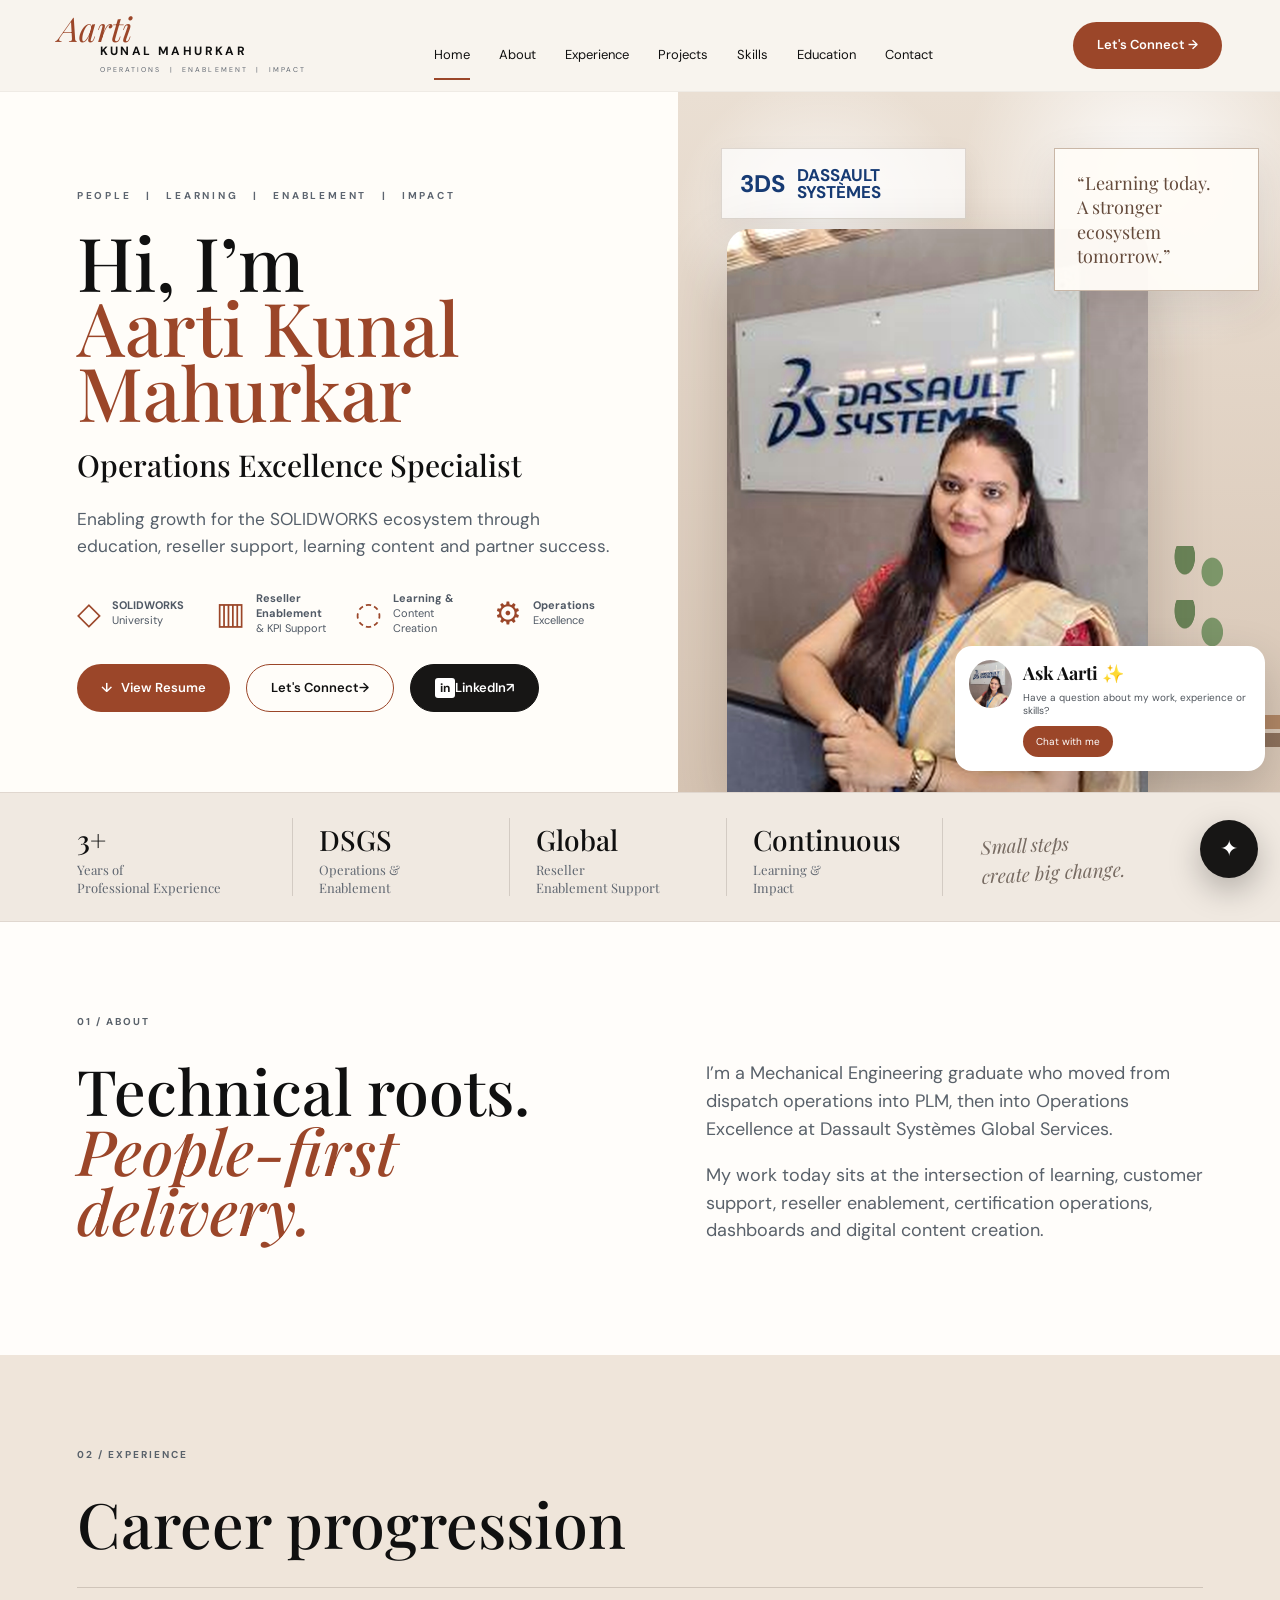
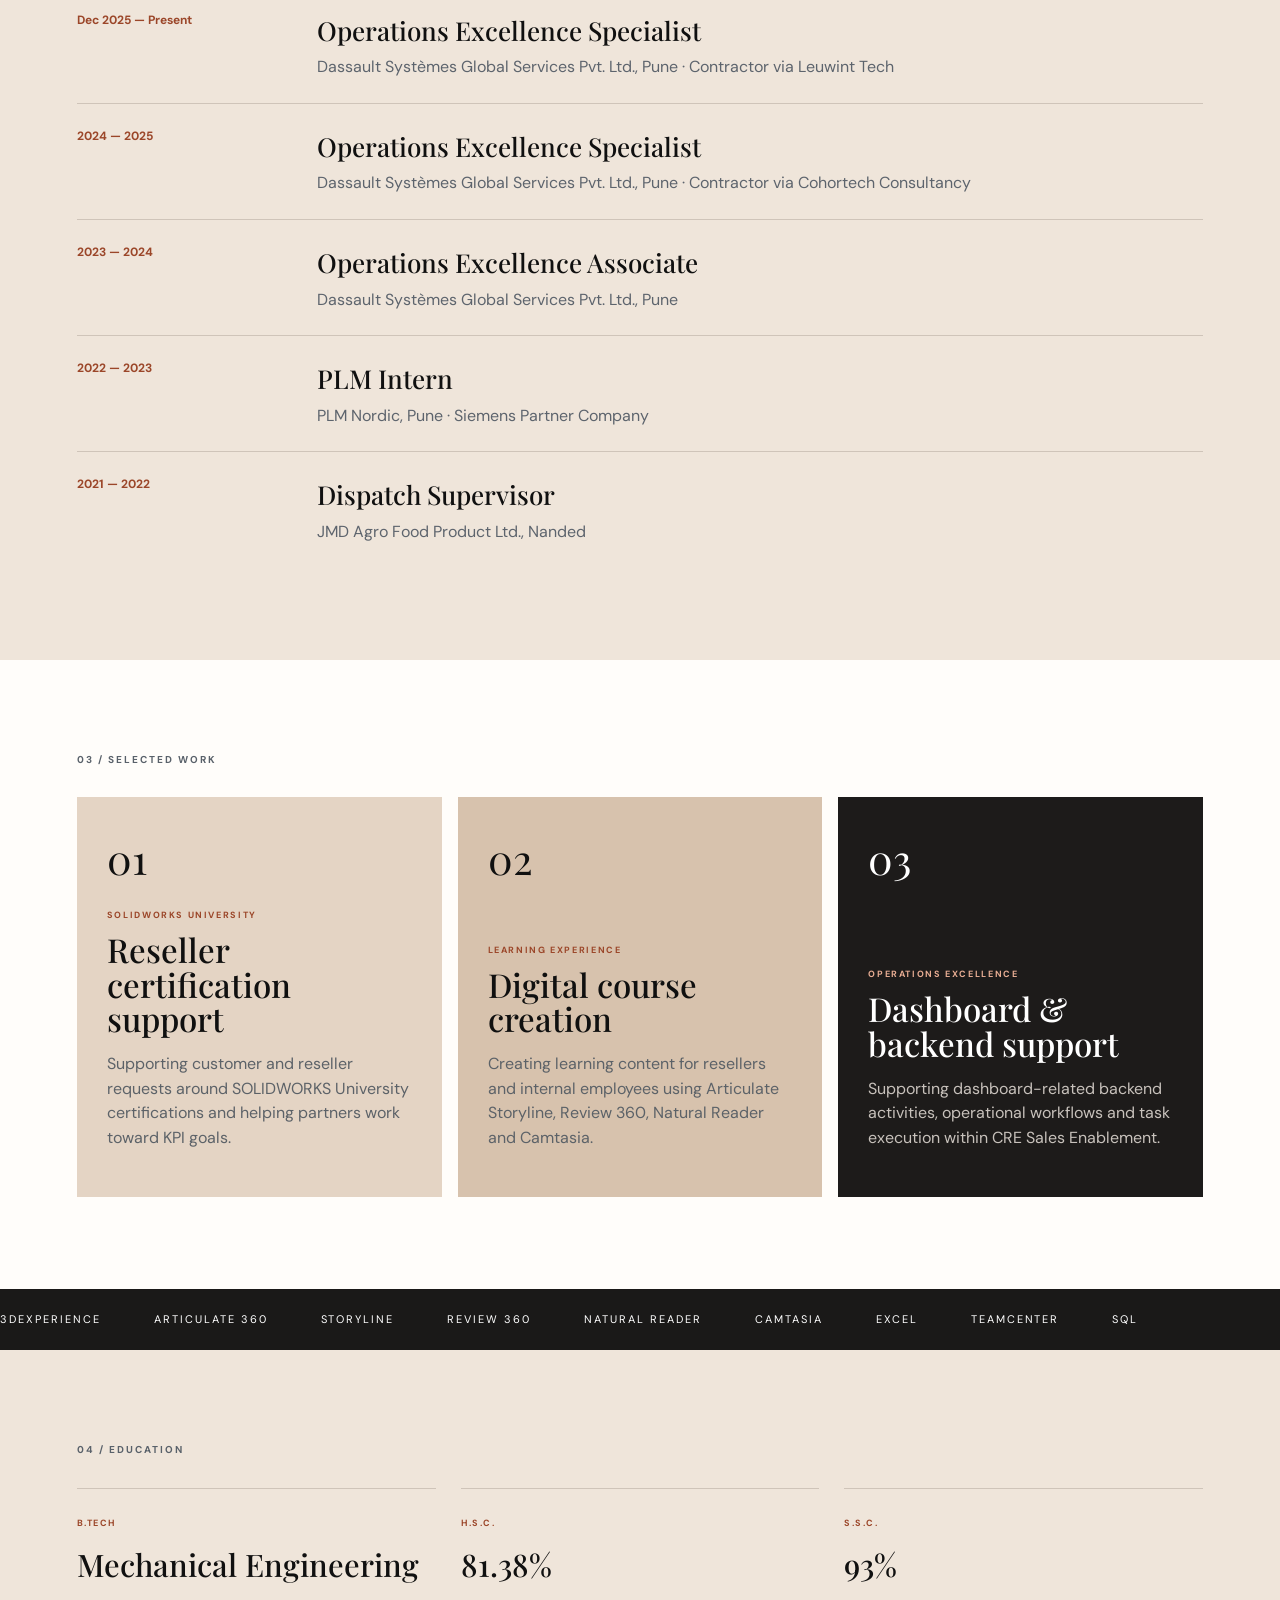
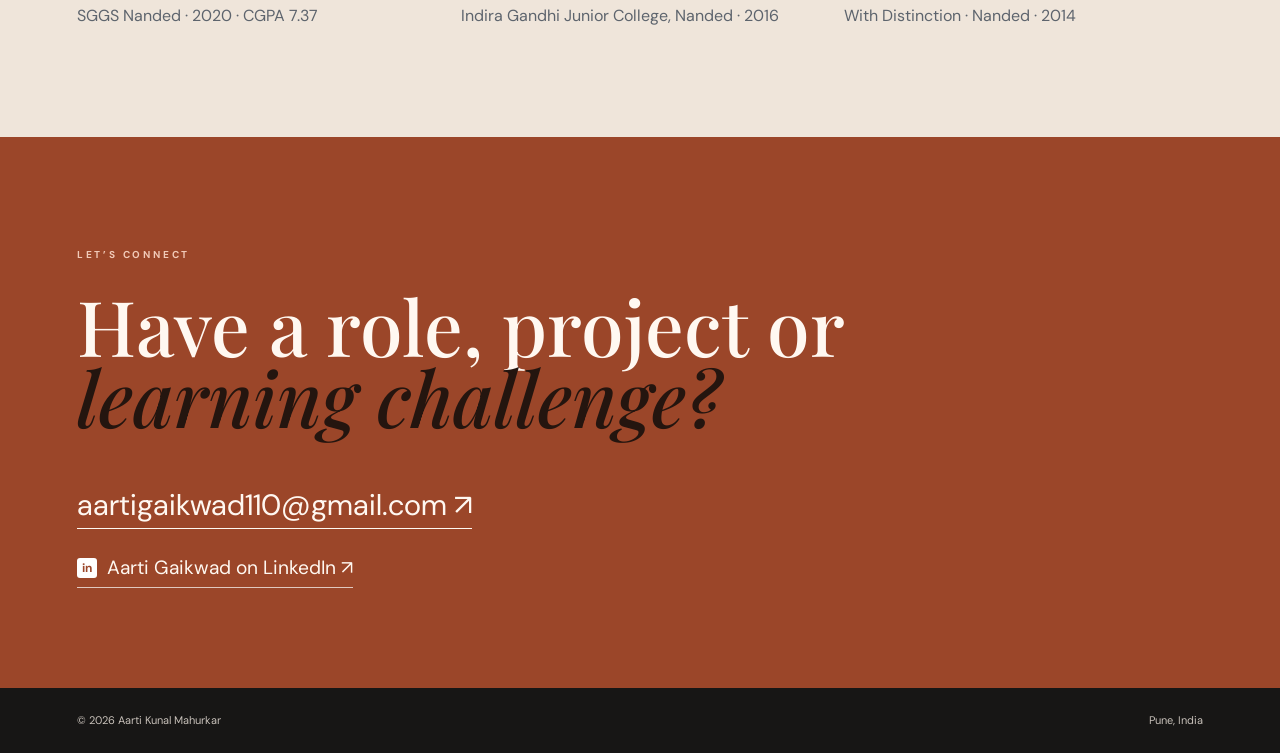
==== index.html @ 6330a66f "Lets see updated things Lets see updated things" ====
<!DOCTYPE html>
<html lang="en">
<head>
  <meta charset="UTF-8" />
  <meta name="viewport" content="width=device-width, initial-scale=1.0" />
  <meta name="description" content="Aarti Kunal Mahurkar — Operations Excellence, Learning Experience and Partner Enablement." />
  <title>Aarti Kunal Mahurkar | Operations Excellence</title>
  <link rel="preconnect" href="https://fonts.googleapis.com">
  <link rel="preconnect" href="https://fonts.gstatic.com" crossorigin>
  <link href="https://fonts.googleapis.com/css2?family=DM+Sans:wght@400;500;600;700&family=Playfair+Display:ital,wght@0,500;0,600;1,500&display=swap" rel="stylesheet">
  <link rel="stylesheet" href="style.css" />
</head>
<body>
<header class="site-header">
  <a href="#home" class="brand">
    <span class="brand-script">Aarti</span>
    <span class="brand-name">KUNAL MAHURKAR</span>
    <span class="brand-tag">OPERATIONS&nbsp;&nbsp;|&nbsp;&nbsp;ENABLEMENT&nbsp;&nbsp;|&nbsp;&nbsp;IMPACT</span>
  </a>

  <nav class="nav-links">
    <a class="active" href="#home">Home</a>
    <a href="#about">About</a>
    <a href="#experience">Experience</a>
    <a href="#projects">Projects</a>
    <a href="#skills">Skills</a>
    <a href="#education">Education</a>
    <a href="#contact">Contact</a>
  </nav>

  <a class="header-cta" href="#contact">Let's Connect <span>→</span></a>
</header>

<main>
<section id="home" class="hero">
  <div class="hero-copy">
    <div class="eyebrow">PEOPLE &nbsp; | &nbsp; LEARNING &nbsp; | &nbsp; ENABLEMENT &nbsp; | &nbsp; IMPACT</div>

    <h1>Hi, I’m<br><span>Aarti Kunal Mahurkar</span></h1>
    <h2>Operations Excellence Specialist</h2>

    <p class="hero-lead">
      Enabling growth for the SOLIDWORKS ecosystem through education,
      reseller support, learning content and partner success.
    </p>

    <div class="feature-grid">
      <div class="feature-item">
        <div class="feature-icon">◇</div>
        <div><strong>SOLIDWORKS</strong><span>University</span></div>
      </div>
      <div class="feature-item">
        <div class="feature-icon">▥</div>
        <div><strong>Reseller Enablement</strong><span>& KPI Support</span></div>
      </div>
      <div class="feature-item">
        <div class="feature-icon">◌</div>
        <div><strong>Learning &</strong><span>Content Creation</span></div>
      </div>
      <div class="feature-item">
        <div class="feature-icon">⚙</div>
        <div><strong>Operations</strong><span>Excellence</span></div>
      </div>
    </div>

    <div class="hero-actions">
      <a class="btn btn-primary" href="Aarti_Gaikwad_cv.pdf" target="_blank" rel="noopener">↓ &nbsp; View Resume</a>
      <a class="btn btn-outline" href="#contact">Let's Connect <span>→</span></a>
      <a class="btn btn-linkedin" href="https://www.linkedin.com/in/aartigaikwad110/" target="_blank" rel="noopener noreferrer">
        <span class="linkedin-mark">in</span> LinkedIn <span>↗</span>
      </a>
    </div>
  </div>

  <div class="hero-photo">
    <div class="office-scene" aria-hidden="true">
      <div class="office-glow"></div>
      <div class="office-sign">
        <span class="office-logo">3DS</span>
        <strong>DASSAULT<br>SYSTÈMES</strong>
      </div>
      <div class="office-plant"></div>
      <div class="office-desk"></div>
    </div>

    <div class="portrait-frame">
      <img src="aarti-photo-4k.jpg" alt="Aarti Kunal Mahurkar" />
    </div>

    <div class="wall-quote">
      <span>“Learning today.</span>
      <span>A stronger ecosystem</span>
      <span>tomorrow.”</span>
    </div>

    <div class="chat-card">
      <img src="aarti-photo-4k.jpg" alt="" class="chat-mini-photo" />
      <div class="chat-card-copy">
        <strong>Ask Aarti ✨</strong>
        <span>Have a question about my work, experience or skills?</span>
        <button class="chat-open" type="button">Chat with me</button>
      </div>
    </div>
  </div>
</section>

<section class="impact-strip">
  <div class="impact-item"><strong>3+</strong><span>Years of<br>Professional Experience</span></div>
  <div class="impact-item"><strong>DSGS</strong><span>Operations &<br>Enablement</span></div>
  <div class="impact-item"><strong>Global</strong><span>Reseller<br>Enablement Support</span></div>
  <div class="impact-item"><strong>Continuous</strong><span>Learning &<br>Impact</span></div>
  <div class="impact-quote">Small steps<br>create big change.</div>
</section>

<section id="about" class="section section-white">
  <div class="section-kicker">01 / ABOUT</div>
  <div class="about-grid">
    <h3>Technical roots.<br><em>People-first delivery.</em></h3>
    <div class="body-copy">
      <p>I’m a Mechanical Engineering graduate who moved from dispatch operations into PLM, then into Operations Excellence at Dassault Systèmes Global Services.</p>
      <p>My work today sits at the intersection of learning, customer support, reseller enablement, certification operations, dashboards and digital content creation.</p>
    </div>
  </div>
</section>

<section id="experience" class="section section-warm">
  <div class="section-kicker">02 / EXPERIENCE</div>
  <h3 class="section-title">Career progression</h3>

  <div class="timeline">
    <article><span>Dec 2025 — Present</span><div><h4>Operations Excellence Specialist</h4><p>Dassault Systèmes Global Services Pvt. Ltd., Pune · Contractor via Leuwint Tech</p></div></article>
    <article><span>2024 — 2025</span><div><h4>Operations Excellence Specialist</h4><p>Dassault Systèmes Global Services Pvt. Ltd., Pune · Contractor via Cohortech Consultancy</p></div></article>
    <article><span>2023 — 2024</span><div><h4>Operations Excellence Associate</h4><p>Dassault Systèmes Global Services Pvt. Ltd., Pune</p></div></article>
    <article><span>2022 — 2023</span><div><h4>PLM Intern</h4><p>PLM Nordic, Pune · Siemens Partner Company</p></div></article>
    <article><span>2021 — 2022</span><div><h4>Dispatch Supervisor</h4><p>JMD Agro Food Product Ltd., Nanded</p></div></article>
  </div>
</section>

<section id="projects" class="section section-white">
  <div class="section-kicker">03 / SELECTED WORK</div>
  <div class="project-grid">
    <article class="project-card card-1">
      <span class="project-no">01</span>
      <div>
        <p class="project-label">SOLIDWORKS UNIVERSITY</p>
        <h4>Reseller certification support</h4>
        <p>Supporting customer and reseller requests around SOLIDWORKS University certifications and helping partners work toward KPI goals.</p>
      </div>
    </article>

    <article class="project-card card-2">
      <span class="project-no">02</span>
      <div>
        <p class="project-label">LEARNING EXPERIENCE</p>
        <h4>Digital course creation</h4>
        <p>Creating learning content for resellers and internal employees using Articulate Storyline, Review 360, Natural Reader and Camtasia.</p>
      </div>
    </article>

    <article class="project-card card-3">
      <span class="project-no">03</span>
      <div>
        <p class="project-label">OPERATIONS EXCELLENCE</p>
        <h4>Dashboard & backend support</h4>
        <p>Supporting dashboard-related backend activities, operational workflows and task execution within CRE Sales Enablement.</p>
      </div>
    </article>
  </div>
</section>

<section id="skills" class="skills-strip">
  <div class="skills-track">
    <span>3DEXPERIENCE</span><span>ARTICULATE 360</span><span>STORYLINE</span><span>REVIEW 360</span>
    <span>NATURAL READER</span><span>CAMTASIA</span><span>EXCEL</span><span>TEAMCENTER</span><span>SQL</span>
  </div>
</section>

<section id="education" class="section section-warm">
  <div class="section-kicker">04 / EDUCATION</div>
  <div class="education-grid">
    <div><span>B.TECH</span><h4>Mechanical Engineering</h4><p>SGGS Nanded · 2020 · CGPA 7.37</p></div>
    <div><span>H.S.C.</span><h4>81.38%</h4><p>Indira Gandhi Junior College, Nanded · 2016</p></div>
    <div><span>S.S.C.</span><h4>93%</h4><p>With Distinction · Nanded · 2014</p></div>
  </div>
</section>

<section id="contact" class="contact-section">
  <p class="eyebrow contact-eyebrow">LET’S CONNECT</p>
  <h3>Have a role, project or<br><em>learning challenge?</em></h3>
  <div class="contact-links">
    <a class="contact-email" href="mailto:aartigaikwad110@gmail.com">aartigaikwad110@gmail.com ↗</a>
    <a class="contact-linkedin" href="https://www.linkedin.com/in/aartigaikwad110/" target="_blank" rel="noopener noreferrer"><span class="linkedin-mark">in</span> Aarti Gaikwad on LinkedIn ↗</a>
  </div>
</section>
</main>

<footer>
  <span>© <span id="year"></span> Aarti Kunal Mahurkar</span>
  <span>Pune, India</span>
</footer>

<button class="chat-fab chat-open" type="button" aria-label="Open Ask Aarti chatbot">✦</button>

<div class="chat-panel" id="chatPanel" aria-hidden="true">
  <div class="chat-head">
    <div><strong>Ask Aarti</strong><small>Portfolio assistant</small></div>
    <button id="chatClose" type="button">×</button>
  </div>
  <div class="chat-body" id="chatMessages">
    <div class="bubble bot">Hi! Ask me about Aarti’s experience, current role, tools, skills or education.</div>
    <div class="quick-prompts">
      <button data-q="What does Aarti do now?">Current role</button>
      <button data-q="What tools does Aarti use?">Tools</button>
      <button data-q="Tell me about her career journey">Career</button>
    </div>
  </div>
  <form class="chat-form" id="chatForm">
    <input id="chatInput" autocomplete="off" placeholder="Ask about Aarti…" />
    <button type="submit">Send</button>
  </form>
</div>

<script src="script.js"></script>
</body>
</html>
---- style.css ----
*{box-sizing:border-box}
:root{
  --bg:#f8f4ee;
  --paper:#fffdfa;
  --ink:#101010;
  --muted:#5e6670;
  --brown:#9b4629;
  --brown2:#b15433;
  --line:#d8d0c8;
  --warm:#efe5da;
}
html{scroll-behavior:smooth}
body{margin:0;background:var(--bg);color:var(--ink);font-family:"DM Sans",sans-serif;line-height:1.55}
a{text-decoration:none;color:inherit}button,input{font:inherit}

.site-header{
  height:92px;display:grid;grid-template-columns:1.15fr 2fr .85fr;align-items:center;
  padding:0 4.5vw;position:sticky;top:0;z-index:50;
  background:rgba(248,244,238,.97);backdrop-filter:blur(12px);border-bottom:1px solid rgba(0,0,0,.04)
}
.brand{display:flex;flex-direction:column;width:max-content}
.brand-script{font-family:"Playfair Display",serif;font-style:italic;color:var(--brown);font-size:34px;line-height:.8}
.brand-name{font-size:12px;letter-spacing:.2em;font-weight:700;margin-left:42px}
.brand-tag{font-size:7px;letter-spacing:.3em;margin:5px 0 0 42px;color:#5f6670}
.nav-links{display:flex;justify-content:center;gap:29px;font-size:13px}
.nav-links a{padding:34px 0 13px}.nav-links a.active{border-bottom:2px solid var(--brown)}
.header-cta{justify-self:end;background:var(--brown);color:#fff;padding:13px 24px;border-radius:999px;font-size:13px;font-weight:600}

.hero{min-height:650px;display:grid;grid-template-columns:53% 47%;background:linear-gradient(90deg,var(--paper) 0 53%,#eadfd4 53%)}
.hero-copy{padding:68px 4.8vw 52px 6vw;display:flex;flex-direction:column;justify-content:center}
.eyebrow{font-size:10px;letter-spacing:.28em;color:#5d6570;font-weight:700}
.hero h1{font-family:"Playfair Display",serif;font-size:clamp(58px,5.8vw,92px);line-height:.88;font-weight:500;margin:25px 0 17px}
.hero h1 span{color:var(--brown)}
.hero h2{font-family:"Playfair Display",serif;font-size:clamp(28px,2.35vw,39px);font-weight:500;margin:0 0 18px}
.hero-lead{font-size:clamp(17px,1.35vw,22px);max-width:760px;color:#555f6a;margin:0}

.feature-grid{display:grid;grid-template-columns:repeat(4,1fr);gap:16px;margin:31px 0 28px}
.feature-item{display:flex;align-items:center;gap:11px;min-width:0}
.feature-icon{font-size:31px;color:var(--brown);line-height:1}
.feature-item strong,.feature-item span{display:block;font-size:11px;color:#505965;line-height:1.35}

.hero-actions{display:flex;gap:16px;flex-wrap:wrap}
.btn{display:inline-flex;align-items:center;justify-content:center;padding:13px 24px;border-radius:999px;font-size:13px;font-weight:600}
.btn-primary{background:var(--brown);color:#fff}.btn-outline{border:1px solid var(--brown)}

.hero-photo{position:relative;min-height:650px;overflow:hidden;background:#dfd0c2}
.photo-bg{position:absolute;inset:0;background-image:linear-gradient(90deg,rgba(234,223,212,.18),rgba(234,223,212,.48)),url("aarti-photo-bg.jpg");background-size:cover;background-position:center;filter:saturate(.65);opacity:.64}
.photo-bg:after{content:"";position:absolute;inset:0;background:linear-gradient(90deg,rgba(238,226,215,.12),rgba(235,222,210,.40))}
.wall-quote{position:absolute;right:4.5%;top:8%;z-index:1;background:rgba(255,252,247,.78);border:1px solid #cdbdae;padding:22px 24px;width:210px;box-shadow:0 8px 25px rgba(0,0,0,.08);font-family:"Playfair Display",serif;font-size:19px;line-height:1.35;color:#63493b}
.wall-quote span{display:block}
.portrait-frame{position:absolute;left:8%;bottom:0;width:72%;height:88%;display:flex;align-items:flex-end;justify-content:center;z-index:2}
.portrait-frame img{max-width:100%;max-height:100%;object-fit:contain;object-position:center bottom;border-radius:18px 18px 0 0;box-shadow:0 24px 70px rgba(49,31,20,.25)}
.chat-card{position:absolute;right:3%;bottom:3%;z-index:4;width:305px;background:#fff;border-radius:17px;padding:14px;display:flex;gap:11px;box-shadow:0 18px 48px rgba(0,0,0,.19)}
.chat-mini-photo{width:48px;height:48px;border-radius:50%;object-fit:cover;object-position:center 25%}
.chat-card-copy{display:flex;flex-direction:column;align-items:flex-start}
.chat-card-copy strong{font-family:"Playfair Display",serif;font-size:18px}.chat-card-copy span{font-size:10px;color:#4f555c;line-height:1.35;margin:3px 0 8px}
.chat-card-copy button{border:0;background:var(--brown);color:#fff;border-radius:999px;padding:8px 13px;font-size:10px;cursor:pointer}

.impact-strip{display:grid;grid-template-columns:repeat(4,1fr) 1.2fr;padding:25px 6vw;background:#f0e9e1;border-top:1px solid #e0d7cf;border-bottom:1px solid #e0d7cf}
.impact-item{padding:0 26px;border-right:1px solid #d3cbc3}.impact-item:first-child{padding-left:0}.impact-item strong{display:block;font-family:"Playfair Display",serif;font-size:28px;font-weight:500}.impact-item span{display:block;font-family:"Playfair Display",serif;font-size:13px;color:#5f6670;line-height:1.35}
.impact-quote{padding-left:38px;font-family:"Playfair Display",serif;font-style:italic;color:#776b62;font-size:19px;align-self:center;transform:rotate(-3deg)}

.section{padding:92px 6vw}.section-white{background:var(--paper)}.section-warm{background:var(--warm)}
.section-kicker{font-size:10px;letter-spacing:.2em;font-weight:700;color:#59616a;margin-bottom:30px}
.about-grid{display:grid;grid-template-columns:1.05fr .95fr;gap:80px}
.about-grid h3,.section-title{font-family:"Playfair Display",serif;font-size:clamp(47px,4.9vw,76px);line-height:.96;font-weight:500;margin:0}
.about-grid h3 em,.contact-section h3 em{color:var(--brown);font-weight:500}
.body-copy p{font-size:18px;color:#59616a;margin:0 0 18px}

.section-title{margin-bottom:34px}
.timeline article{display:grid;grid-template-columns:210px 1fr;gap:30px;padding:23px 0;border-top:1px solid #cfc4b9}
.timeline article>span{font-size:12px;color:var(--brown);font-weight:700}
.timeline h4{font-family:"Playfair Display",serif;font-size:26px;font-weight:500;margin:0}.timeline p{margin:4px 0 0;color:#5d646d}

.project-grid{display:grid;grid-template-columns:repeat(3,1fr);gap:16px}
.project-card{min-height:400px;padding:30px;display:flex;flex-direction:column;justify-content:space-between}
.card-1{background:#e4d4c4}.card-2{background:#d7c2ad}.card-3{background:#1d1b1a;color:#fff}
.project-no{font-family:"Playfair Display",serif;font-size:41px}.project-label{font-size:9px;letter-spacing:.18em;color:var(--brown);font-weight:700}.card-3 .project-label{color:#e8ad93}
.project-card h4{font-family:"Playfair Display",serif;font-size:33px;line-height:1.05;font-weight:500;margin:7px 0 11px}.project-card p:last-child{color:#5c6268}.card-3 p:last-child{color:#c8c2bc}

.skills-strip{background:#1a1918;color:#fff;overflow:hidden;padding:22px 0}
.skills-track{display:flex;gap:53px;width:max-content;white-space:nowrap;animation:scroll 28s linear infinite;font-size:11px;letter-spacing:.18em}
@keyframes scroll{to{transform:translateX(-38%)}}

.education-grid{display:grid;grid-template-columns:repeat(3,1fr);gap:25px}
.education-grid>div{border-top:1px solid #cfc4b9;padding-top:20px}.education-grid span{font-size:9px;letter-spacing:.16em;color:var(--brown);font-weight:700}.education-grid h4{font-family:"Playfair Display",serif;font-size:31px;font-weight:500;margin:7px 0}.education-grid p{color:#5d646d}

.contact-section{background:var(--brown);color:#fff8f1;padding:100px 6vw}
.contact-eyebrow{color:#f1cab8}.contact-section h3{font-family:"Playfair Display",serif;font-size:clamp(50px,6vw,89px);line-height:.93;font-weight:500;margin:27px 0 50px}.contact-section h3 em{color:#24150f}
.contact-email{font-size:clamp(18px,2.3vw,35px);border-bottom:1px solid currentColor}

footer{display:flex;justify-content:space-between;padding:24px 6vw;background:#171615;color:#c8c1ba;font-size:11px}

.chat-fab{position:fixed;right:22px;bottom:22px;width:58px;height:58px;border-radius:50%;border:0;background:#171615;color:#fff;font-size:22px;z-index:70;cursor:pointer;box-shadow:0 12px 32px rgba(0,0,0,.26)}
.chat-panel{position:fixed;right:22px;bottom:92px;width:min(390px,calc(100vw - 30px));height:520px;background:#fff;border-radius:18px;z-index:80;display:none;flex-direction:column;overflow:hidden;box-shadow:0 24px 70px rgba(0,0,0,.24)}.chat-panel.open{display:flex}
.chat-head{background:#171615;color:#fff;padding:16px 18px;display:flex;justify-content:space-between}.chat-head strong,.chat-head small{display:block}.chat-head small{opacity:.6}.chat-head button{border:0;background:none;color:#fff;font-size:26px;cursor:pointer}
.chat-body{padding:18px;overflow:auto;flex:1}.bubble{padding:11px 13px;border-radius:14px;max-width:85%;font-size:13px;margin:7px 0}.bot{background:#eee7df}.user{background:var(--brown);color:#fff;margin-left:auto}
.quick-prompts{display:flex;flex-wrap:wrap;gap:6px;margin-top:12px}.quick-prompts button{border:1px solid #d8d0c8;background:#fff;border-radius:999px;padding:7px 9px;font-size:10px;cursor:pointer}
.chat-form{padding:11px;border-top:1px solid #ddd;display:grid;grid-template-columns:1fr auto;gap:8px}.chat-form input{padding:11px;border:1px solid #ddd}.chat-form button{border:0;background:#171615;color:#fff;padding:0 14px}

@media(max-width:1050px){
 .site-header{grid-template-columns:1fr auto}.nav-links{display:none}
 .hero{grid-template-columns:1fr;background:var(--paper)}.hero-photo{min-height:640px}
 .impact-strip{grid-template-columns:repeat(2,1fr)}.impact-item{border-right:0;border-bottom:1px solid #d3cbc3;padding:18px}.impact-quote{grid-column:1/-1;padding:24px 18px 0}
 .about-grid{grid-template-columns:1fr}.project-grid{grid-template-columns:1fr}.education-grid{grid-template-columns:1fr}
}
@media(max-width:650px){
 .site-header{height:76px;padding:0 5vw}.header-cta{padding:10px 13px;font-size:11px}.brand-script{font-size:24px}.brand-name{font-size:9px}.brand-tag{font-size:5px}
 .hero-copy{padding:58px 6vw 42px}.hero h1{font-size:50px}.hero h2{font-size:26px}.hero-lead{font-size:16px}
 .feature-grid{grid-template-columns:1fr 1fr}.feature-item strong,.feature-item span{font-size:10px}
 .hero-photo{min-height:590px}.wall-quote{width:155px;font-size:14px;padding:16px}.portrait-frame{left:4%;width:78%;height:80%}.chat-card{width:270px}
 .impact-strip{padding:17px 4vw}.section{padding:68px 6vw}.timeline article{grid-template-columns:1fr;gap:5px}.contact-section{padding:78px 6vw}
}
.btn-linkedin{border:1px solid #171615;background:#171615;color:#fff}
.linkedin-mark{display:inline-flex;align-items:center;justify-content:center;width:20px;height:20px;border-radius:3px;background:#fff;color:#171615;font-size:12px;font-weight:700;line-height:1}
.contact-links{display:flex;flex-direction:column;align-items:flex-start;gap:24px}
.contact-linkedin{display:inline-flex;align-items:center;gap:10px;font-size:clamp(16px,1.5vw,22px);border-bottom:1px solid rgba(255,255,255,.7);padding-bottom:4px}
.contact-linkedin .linkedin-mark{background:#fff;color:var(--brown)}


/* ===== V7 HERO FIXES =====
   1) Quote is always in front, never behind the portrait.
   2) Real photo is shown with contain sizing; no aggressive crop/zoom.
   3) Generated-looking office feel is recreated with CSS only, while the real photo remains untouched.
   4) All floating elements have explicit stacking order.
*/
.hero{
  min-height:700px;
  grid-template-columns:53% 47%;
  background:linear-gradient(90deg,#fffdf9 0 53%,#e8ddd1 53%);
}
.hero-photo{
  position:relative;
  min-height:700px;
  overflow:hidden;
  isolation:isolate;
  background:#e8ddd1;
}

/* clean office backdrop */
.office-scene{
  position:absolute;
  inset:0;
  z-index:0;
  background:
    radial-gradient(circle at 78% 12%, rgba(255,255,255,.92), transparent 24%),
    linear-gradient(180deg,#eadfd3 0%,#d8c6b5 100%);
}
.office-glow{
  position:absolute;
  inset:0;
  background:
    radial-gradient(circle at 24% 18%,rgba(255,255,255,.75),transparent 20%),
    radial-gradient(circle at 58% 45%,rgba(255,255,255,.35),transparent 30%);
}
.office-sign{
  position:absolute;
  left:7%;
  top:8%;
  z-index:1;
  display:flex;
  gap:12px;
  align-items:center;
  width:245px;
  padding:16px 18px;
  background:rgba(255,255,255,.72);
  border:1px solid rgba(120,95,75,.22);
  box-shadow:0 10px 30px rgba(0,0,0,.06);
}
.office-logo{
  color:#173b74;
  font-weight:800;
  font-size:24px;
}
.office-sign strong{
  color:#173b74;
  font-size:17px;
  line-height:1;
}
.office-desk{
  position:absolute;
  right:-3%;
  bottom:9%;
  width:68%;
  height:14px;
  background:#a67550;
  box-shadow:0 18px 0 #7a5a45;
  opacity:.78;
}
.office-plant{
  position:absolute;
  right:4%;
  bottom:13%;
  width:88px;
  height:155px;
  background:
    radial-gradient(ellipse at 40% 20%,#587848 0 28%,transparent 30%) 0 0/42px 54px repeat-y,
    radial-gradient(ellipse at 65% 35%,#6d8d5c 0 25%,transparent 27%) 15px 5px/45px 60px repeat-y;
  opacity:.86;
}

.portrait-frame{
  position:absolute;
  left:8%;
  bottom:0;
  width:70%;
  height:86%;
  z-index:2;
  display:flex;
  align-items:flex-end;
  justify-content:center;
  overflow:visible;
}
.portrait-frame img{
  display:block;
  max-width:100%;
  max-height:100%;
  width:auto;
  height:auto;
  object-fit:contain;
  object-position:center bottom;
  border-radius:22px 22px 0 0;
  box-shadow:0 24px 64px rgba(55,35,23,.22);
  image-rendering:auto;
}

/* highlighted item: force it in front and away from portrait */
.wall-quote{
  position:absolute;
  right:3.5%;
  top:8%;
  z-index:6 !important;
  width:205px;
  padding:22px 22px;
  background:rgba(255,252,247,.96);
  border:1px solid #c9b7a7;
  box-shadow:0 16px 40px rgba(54,34,22,.12);
  font-family:"Playfair Display",serif;
  font-size:18px;
  line-height:1.35;
  color:#644a3b;
  pointer-events:none;
}
.wall-quote span{display:block}

/* Chat card always highest layer */
.chat-card{
  right:2.5%;
  bottom:3%;
  z-index:8 !important;
  width:310px;
}
.chat-fab{z-index:90}
.chat-panel{z-index:100}

/* Prevent over-enlarging the tiny source portrait on very large monitors */
@media(min-width:1500px){
  .portrait-frame{
    width:66%;
    left:10%;
  }
  .portrait-frame img{
    max-width:620px;
  }
}

/* Mobile/tablet stacking */
@media(max-width:1050px){
  .hero-photo{min-height:650px}
  .portrait-frame{left:5%;width:76%;height:82%}
  .wall-quote{right:3%;top:5%;width:180px;font-size:15px}
}
@media(max-width:650px){
  .hero-photo{min-height:590px}
  .portrait-frame{left:2%;width:82%;height:78%}
  .wall-quote{right:2%;top:4%;width:150px;padding:14px;font-size:13px}
  .chat-card{width:265px;right:2%;bottom:2%}
}
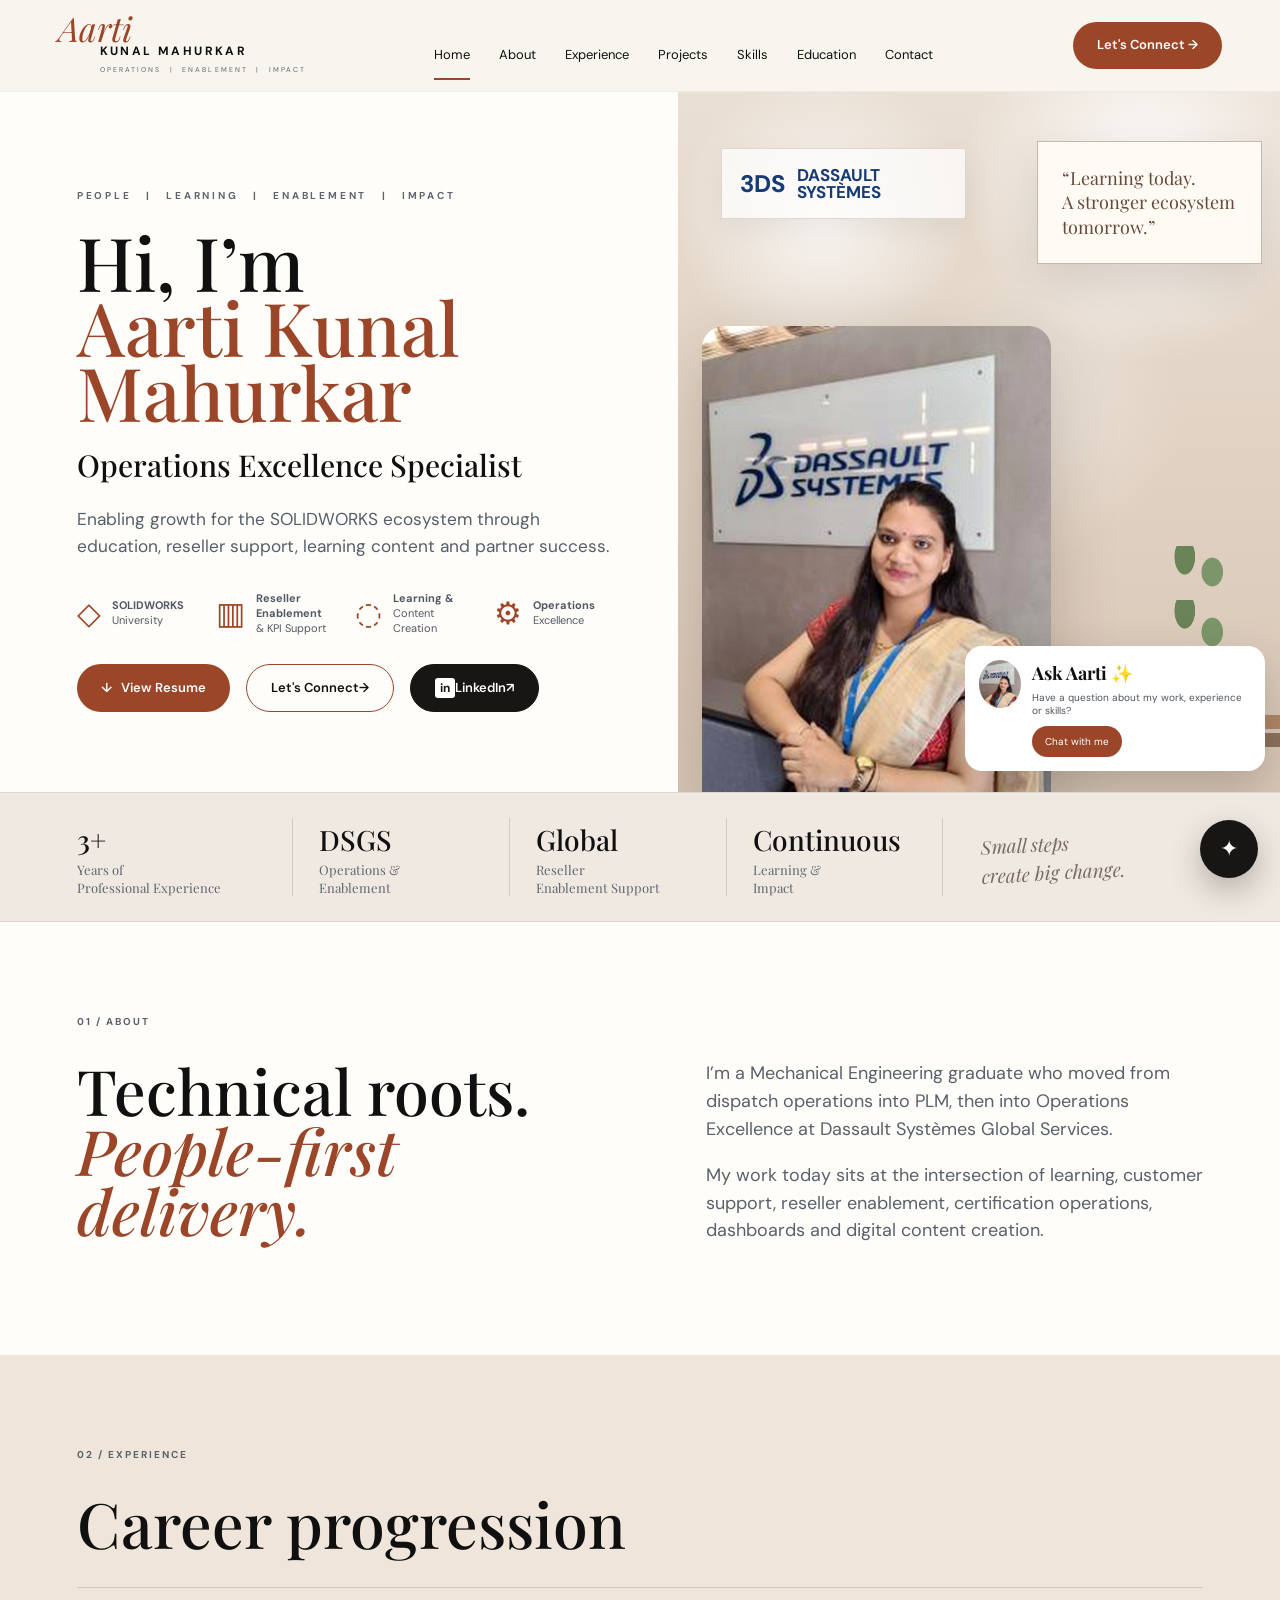
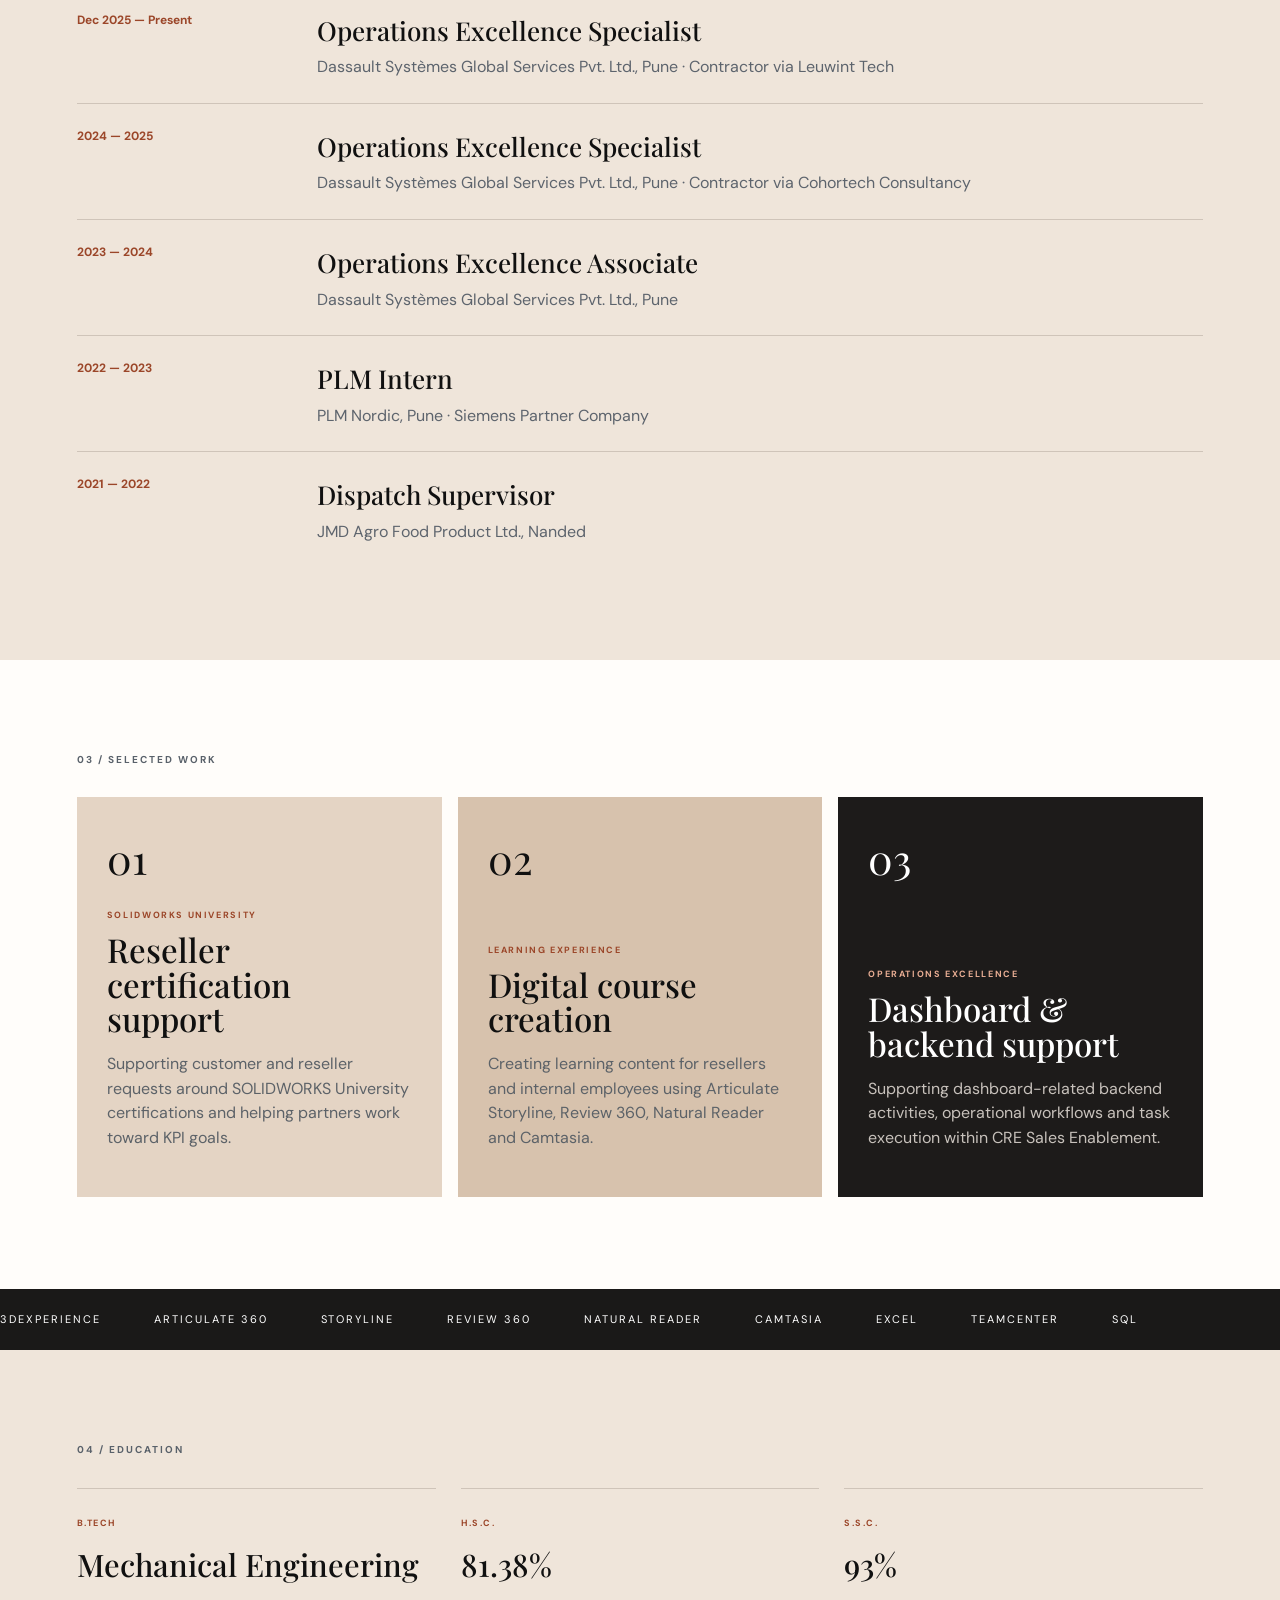
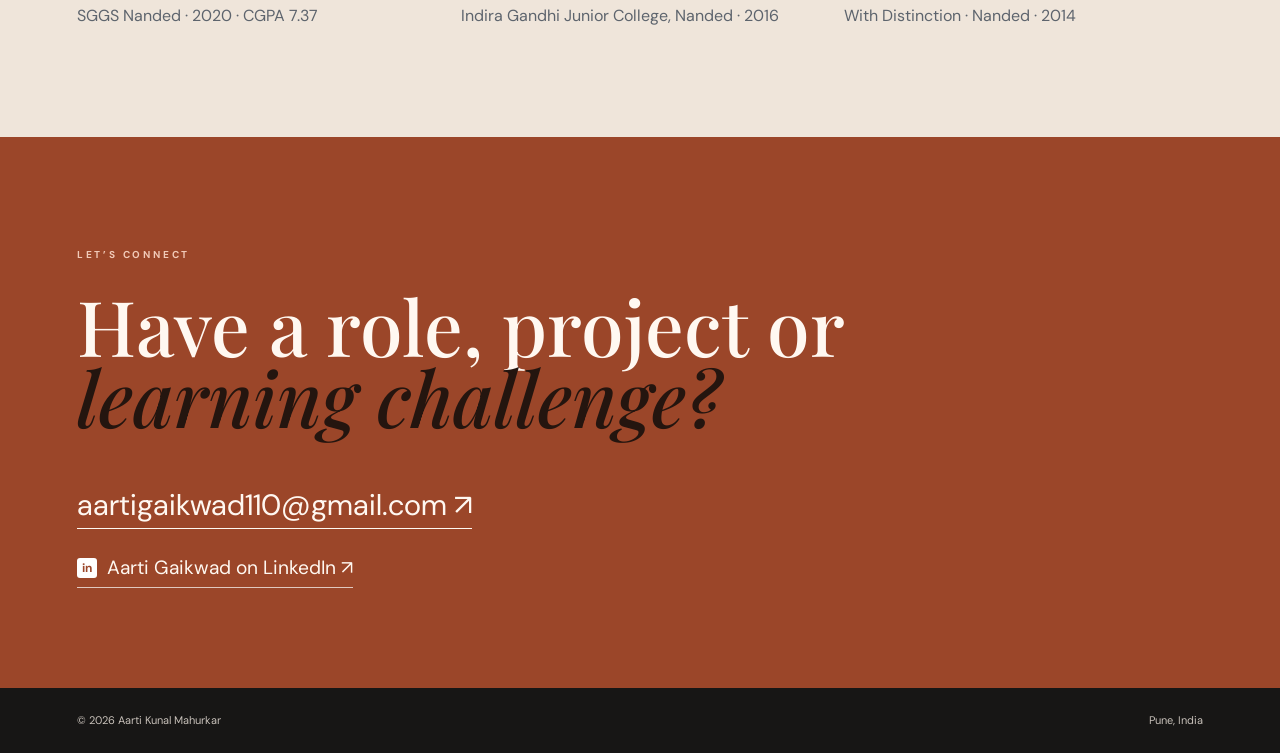
==== commit 8c33bb44: "Implement hero hotfix and update stylesheet link Added critical hero hotfix styles and updated style" ====
--- a/index.html
+++ b/index.html
@@ -8,7 +8,56 @@
   <link rel="preconnect" href="https://fonts.googleapis.com">
   <link rel="preconnect" href="https://fonts.gstatic.com" crossorigin>
   <link href="https://fonts.googleapis.com/css2?family=DM+Sans:wght@400;500;600;700&family=Playfair+Display:ital,wght@0,500;0,600;1,500&display=swap" rel="stylesheet">
-  <link rel="stylesheet" href="style.css" />
+  <link rel="stylesheet" href="style.css?v=9" />
+
+<style id="hero-hotfix">
+/* V9 critical hero hotfix — inline so browser/GitHub CSS caching cannot block it */
+.hero-photo{position:relative!important;overflow:hidden!important;isolation:isolate!important;}
+.portrait-frame{
+  position:absolute!important;
+  left:4%!important;
+  bottom:0!important;
+  width:58%!important;
+  height:84%!important;
+  z-index:2!important;
+  display:flex!important;
+  align-items:flex-end!important;
+  justify-content:center!important;
+}
+.portrait-frame img{
+  position:relative!important;
+  z-index:2!important;
+  max-width:100%!important;
+  max-height:100%!important;
+  width:auto!important;
+  height:auto!important;
+  object-fit:contain!important;
+  object-position:center bottom!important;
+}
+.wall-quote{
+  position:absolute!important;
+  right:3%!important;
+  top:7%!important;
+  width:225px!important;
+  z-index:50!important;
+  padding:24px!important;
+  background:#fffaf4!important;
+  border:1px solid #c9b7a7!important;
+  box-shadow:0 16px 40px rgba(54,34,22,.14)!important;
+  pointer-events:none!important;
+}
+.wall-quote span{display:block!important;}
+.chat-card{z-index:60!important;right:2.5%!important;bottom:3%!important;}
+@media(max-width:1050px){
+  .portrait-frame{left:3%!important;width:64%!important;height:81%!important;}
+  .wall-quote{right:2.5%!important;width:180px!important;font-size:15px!important;}
+}
+@media(max-width:650px){
+  .portrait-frame{left:1%!important;width:68%!important;height:76%!important;}
+  .wall-quote{right:2%!important;top:4%!important;width:145px!important;padding:14px!important;font-size:12px!important;}
+}
+</style>
+
 </head>
 <body>
 <header class="site-header">
@@ -222,4 +271,4 @@
 
 <script src="script.js"></script>
 </body>
-</html>+</html>
--- a/style.css
+++ b/style.css
@@ -276,3 +276,93 @@
   .wall-quote{right:2%;top:4%;width:150px;padding:14px;font-size:13px}
   .chat-card{width:265px;right:2%;bottom:2%}
 }
+
+
+/* ===== V8 NO-OVERLAP HERO FIX =====
+   Keep the quote panel completely outside the portrait footprint.
+   The portrait is slightly narrower and shifted left.
+*/
+.hero-photo{
+  position:relative;
+  min-height:700px;
+  overflow:hidden;
+  isolation:isolate;
+}
+
+/* Reserve a clear right-side lane for the quote */
+.portrait-frame{
+  left:5% !important;
+  width:61% !important;
+  height:86% !important;
+  z-index:2 !important;
+}
+
+/* The quote now occupies its own column and never crosses the portrait */
+.wall-quote{
+  right:4% !important;
+  top:9% !important;
+  width:230px !important;
+  z-index:20 !important;
+  padding:24px 24px !important;
+  background:#fffaf4 !important;
+  border:1px solid #c9b7a7 !important;
+  box-shadow:0 14px 34px rgba(48,32,22,.12) !important;
+  pointer-events:none !important;
+}
+
+/* Ensure the photo itself never paints above the quote */
+.portrait-frame img{
+  position:relative;
+  z-index:2 !important;
+}
+
+/* Keep chat card in its own bottom-right lane */
+.chat-card{
+  right:3% !important;
+  bottom:3% !important;
+  z-index:30 !important;
+  width:300px !important;
+}
+
+@media(min-width:1500px){
+  .portrait-frame{
+    left:7% !important;
+    width:58% !important;
+  }
+  .wall-quote{
+    right:5% !important;
+    width:240px !important;
+  }
+}
+
+@media(max-width:1050px){
+  .portrait-frame{
+    left:4% !important;
+    width:68% !important;
+    height:82% !important;
+  }
+  .wall-quote{
+    right:3% !important;
+    width:180px !important;
+    font-size:15px !important;
+  }
+}
+
+@media(max-width:650px){
+  .portrait-frame{
+    left:2% !important;
+    width:70% !important;
+    height:76% !important;
+  }
+  .wall-quote{
+    right:2% !important;
+    width:145px !important;
+    top:4% !important;
+    padding:14px !important;
+    font-size:12px !important;
+  }
+  .chat-card{
+    width:255px !important;
+    right:2% !important;
+  }
+}
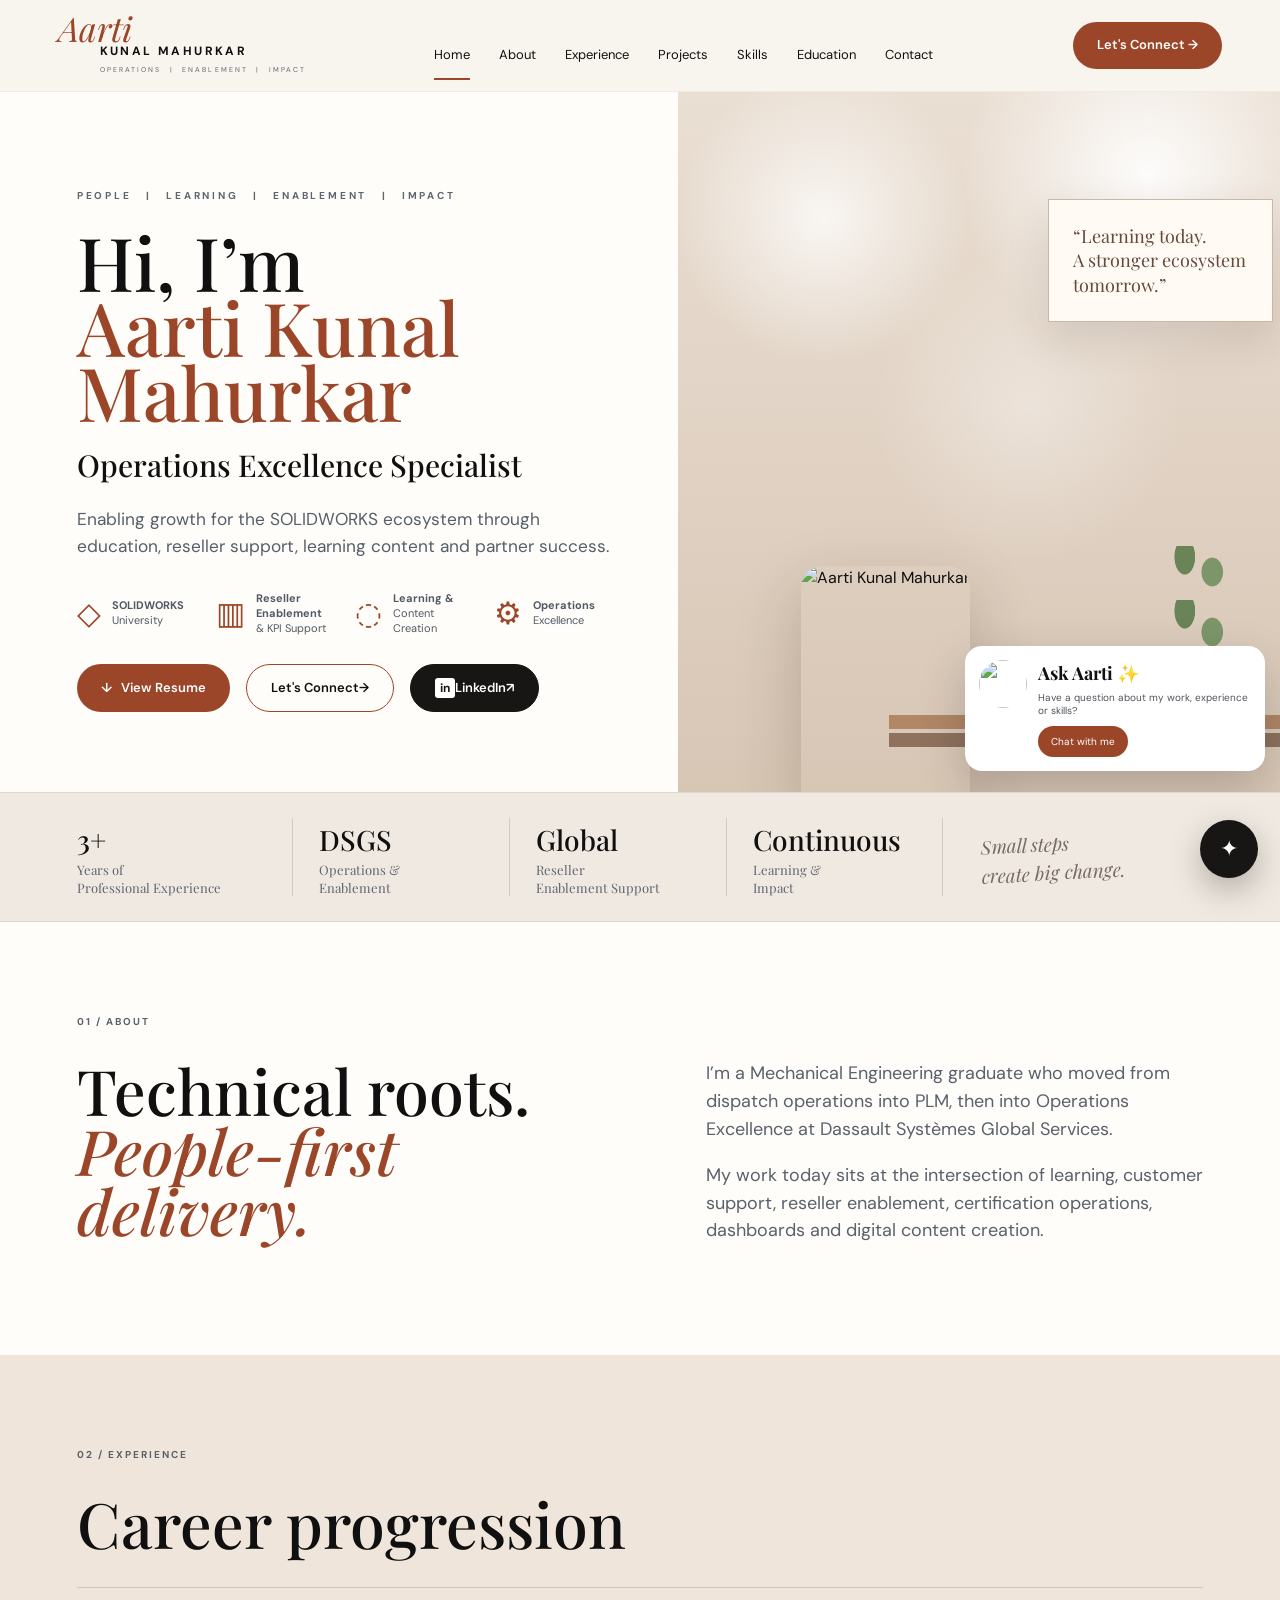
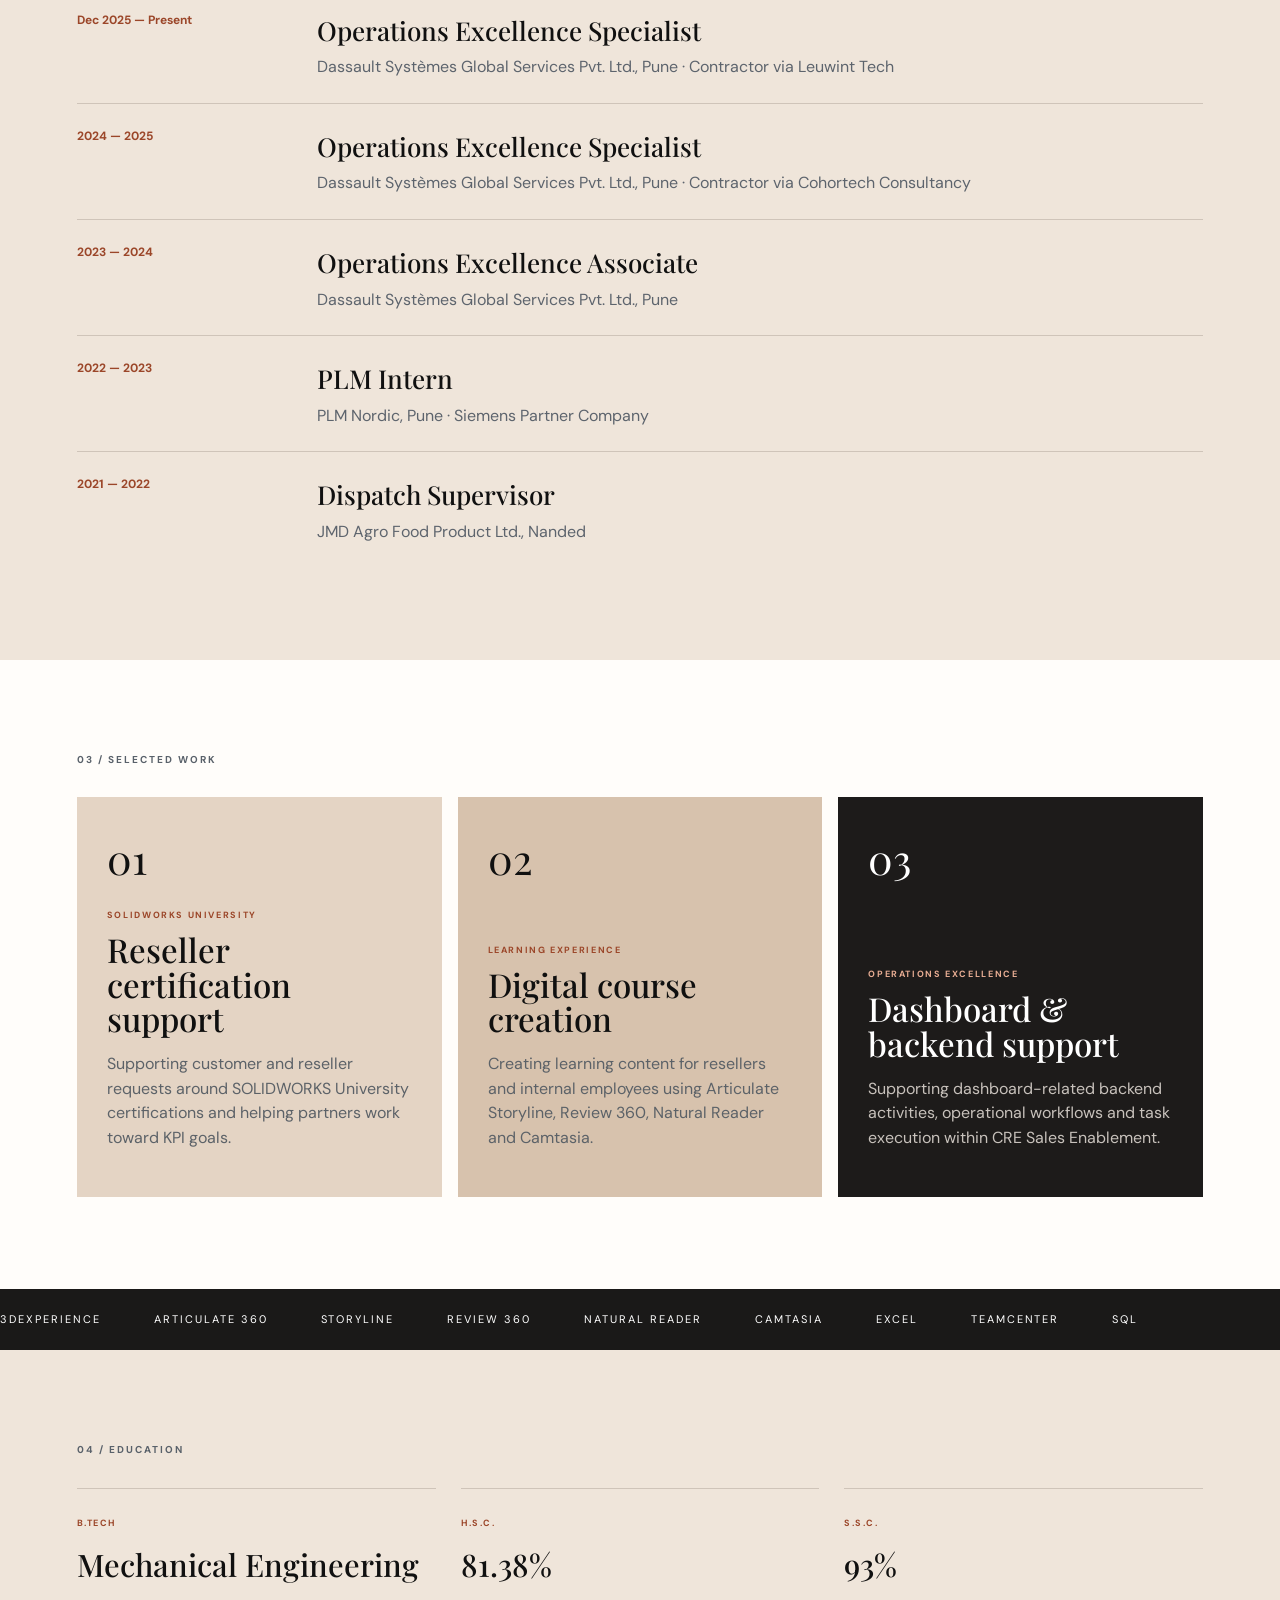
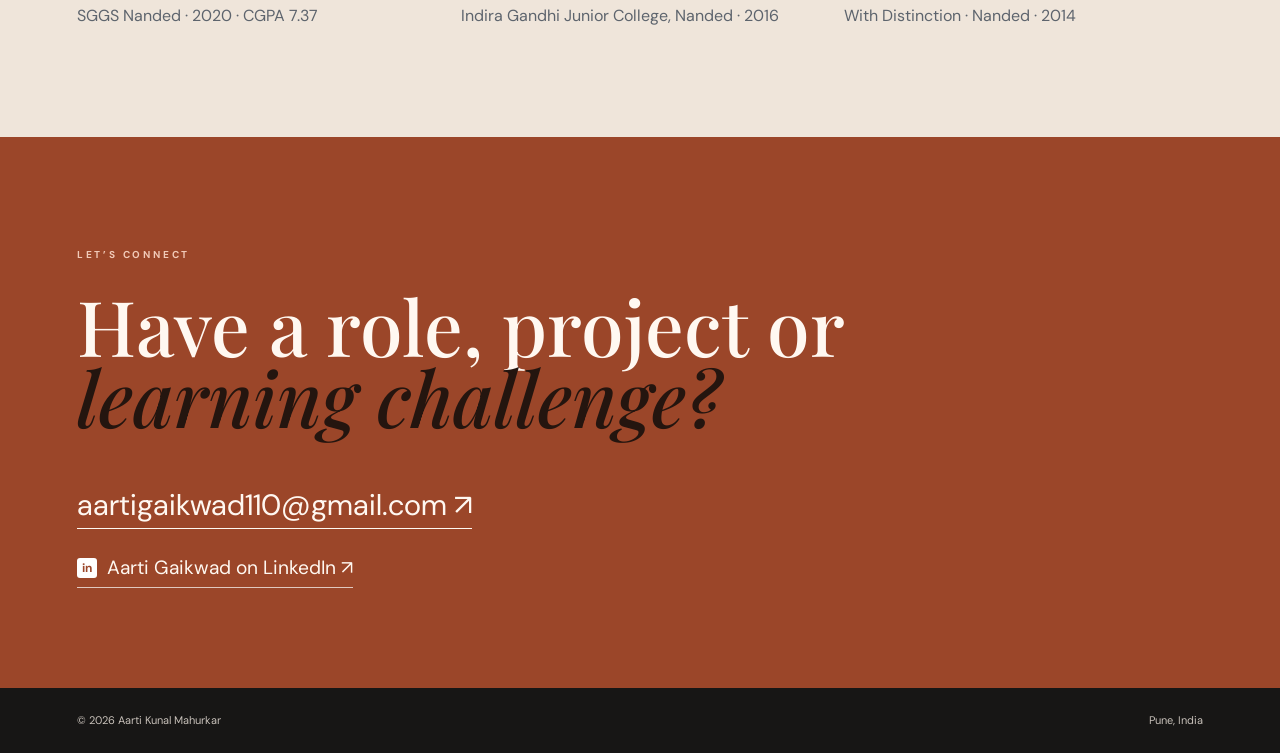
==== commit f70b1ab1: "Update image source and attributes in index.html Replaced 'aarti-photo-4k.jpg' with 'aarti-photo.jpg" ====
--- a/index.html
+++ b/index.html
@@ -133,7 +133,14 @@
     </div>
 
     <div class="portrait-frame">
-      <img src="aarti-photo-4k.jpg" alt="Aarti Kunal Mahurkar" />
+     <img
+  src="aarti-photo.jpg"
+  alt="Aarti Kunal Mahurkar"
+  width="1532"
+  height="2048"
+  fetchpriority="high"
+  decoding="async"
+/>
     </div>
 
     <div class="wall-quote">
@@ -143,7 +150,13 @@
     </div>
 
     <div class="chat-card">
-      <img src="aarti-photo-4k.jpg" alt="" class="chat-mini-photo" />
+     <img
+  src="aarti-photo.jpg"
+  alt=""
+  class="chat-mini-photo"
+  loading="lazy"
+  decoding="async"
+/>
       <div class="chat-card-copy">
         <strong>Ask Aarti ✨</strong>
         <span>Have a question about my work, experience or skills?</span>
--- a/style.css
+++ b/style.css
@@ -154,28 +154,12 @@
     radial-gradient(circle at 58% 45%,rgba(255,255,255,.35),transparent 30%);
 }
 .office-sign{
-  position:absolute;
-  left:7%;
-  top:8%;
-  z-index:1;
-  display:flex;
-  gap:12px;
-  align-items:center;
-  width:245px;
-  padding:16px 18px;
-  background:rgba(255,255,255,.72);
-  border:1px solid rgba(120,95,75,.22);
-  box-shadow:0 10px 30px rgba(0,0,0,.06);
+  display: none !important;
 }
 .office-logo{
   color:#173b74;
   font-weight:800;
   font-size:24px;
-}
-.office-sign strong{
-  color:#173b74;
-  font-size:17px;
-  line-height:1;
 }
 .office-desk{
   position:absolute;
@@ -366,3 +350,152 @@
     right:2% !important;
   }
 }
+
+
+/* ===== V10 HARD FIX: QUOTE CAN NEVER GO BEHIND PHOTO =====
+   Uses a real 2-column layout inside the right hero panel.
+   Left column = Aarti photo
+   Right column = quote
+*/
+.hero-photo{
+  position:relative !important;
+  display:grid !important;
+  grid-template-columns:minmax(0,1fr) 235px !important;
+  align-items:stretch !important;
+  min-height:700px !important;
+  overflow:hidden !important;
+  isolation:isolate !important;
+  background:#e8ddd1 !important;
+}
+
+/* Background stays behind both columns */
+.office-scene,
+.photo-bg{
+  position:absolute !important;
+  inset:0 !important;
+  z-index:0 !important;
+}
+
+/* Photo gets its own left column */
+.portrait-frame{
+  position:relative !important;
+  left:auto !important;
+  bottom:auto !important;
+  width:auto !important;
+  height:100% !important;
+  grid-column:1 !important;
+  grid-row:1 !important;
+  z-index:2 !important;
+  display:flex !important;
+  align-items:flex-end !important;
+  justify-content:center !important;
+  padding:55px 10px 0 28px !important;
+  overflow:hidden !important;
+}
+
+.portrait-frame img{
+  position:relative !important;
+  width:auto !important;
+  height:auto !important;
+  max-width:100% !important;
+  max-height:92% !important;
+  object-fit:contain !important;
+  object-position:center bottom !important;
+  z-index:2 !important;
+}
+
+/* Quote gets its OWN right column — impossible to overlap portrait */
+.wall-quote{
+  position:relative !important;
+  right:auto !important;
+  top:auto !important;
+  left:auto !important;
+  bottom:auto !important;
+  grid-column:2 !important;
+  grid-row:1 !important;
+  align-self:start !important;
+  justify-self:center !important;
+  width:205px !important;
+  margin-top:58px !important;
+  padding:22px !important;
+  z-index:10 !important;
+  background:#fffaf4 !important;
+  border:1px solid #c9b7a7 !important;
+  box-shadow:0 14px 34px rgba(48,32,22,.12) !important;
+  font-family:"Playfair Display",serif !important;
+  font-size:18px !important;
+  line-height:1.35 !important;
+  color:#644a3b !important;
+  pointer-events:none !important;
+}
+.wall-quote span{display:block !important}
+
+/* Chat remains floating at bottom-right */
+.chat-card{
+  position:absolute !important;
+  right:18px !important;
+  bottom:18px !important;
+  z-index:20 !important;
+  width:300px !important;
+}
+
+/* Large desktop */
+@media(min-width:1500px){
+  .hero-photo{
+    grid-template-columns:minmax(0,1fr) 250px !important;
+  }
+  .wall-quote{
+    width:220px !important;
+  }
+}
+
+/* Tablet */
+@media(max-width:1050px){
+  .hero-photo{
+    grid-template-columns:minmax(0,1fr) 185px !important;
+    min-height:650px !important;
+  }
+  .portrait-frame{
+    padding-left:15px !important;
+  }
+  .wall-quote{
+    width:160px !important;
+    margin-top:40px !important;
+    padding:16px !important;
+    font-size:14px !important;
+  }
+}
+
+/* Mobile */
+@media(max-width:650px){
+  .hero-photo{
+    grid-template-columns:minmax(0,1fr) 135px !important;
+    min-height:590px !important;
+  }
+  .portrait-frame{
+    padding:30px 4px 0 6px !important;
+  }
+  .portrait-frame img{
+    max-height:84% !important;
+  }
+  .wall-quote{
+    width:120px !important;
+    margin-top:25px !important;
+    padding:11px !important;
+    font-size:11px !important;
+  }
+  .chat-card{
+    width:250px !important;
+    right:10px !important;
+    bottom:10px !important;
+  }
+}
+
+
+/* ===== V11 REMOVE DASSAULT SIGN FROM HERO ===== */
+.office-sign,
+.ds-sign,
+.office-logo,
+.ds-mark{
+  display:none !important;
+}
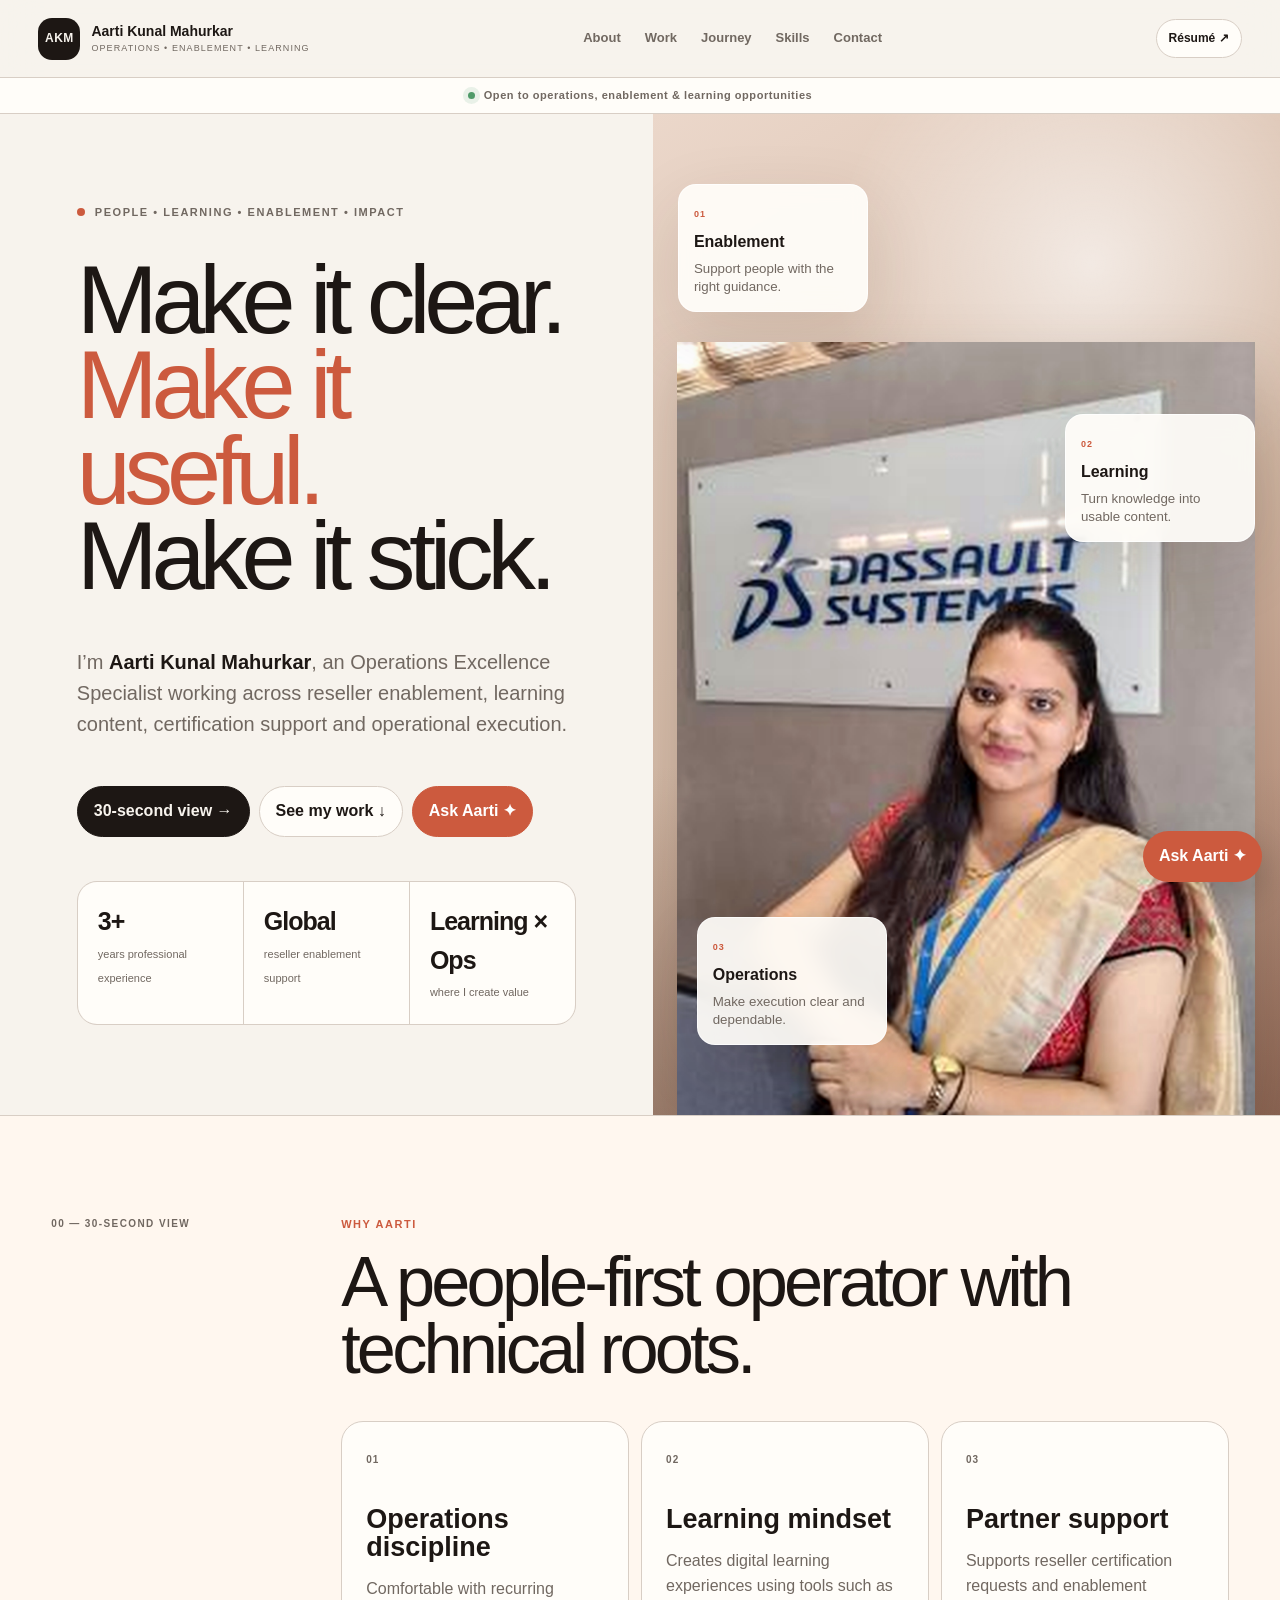
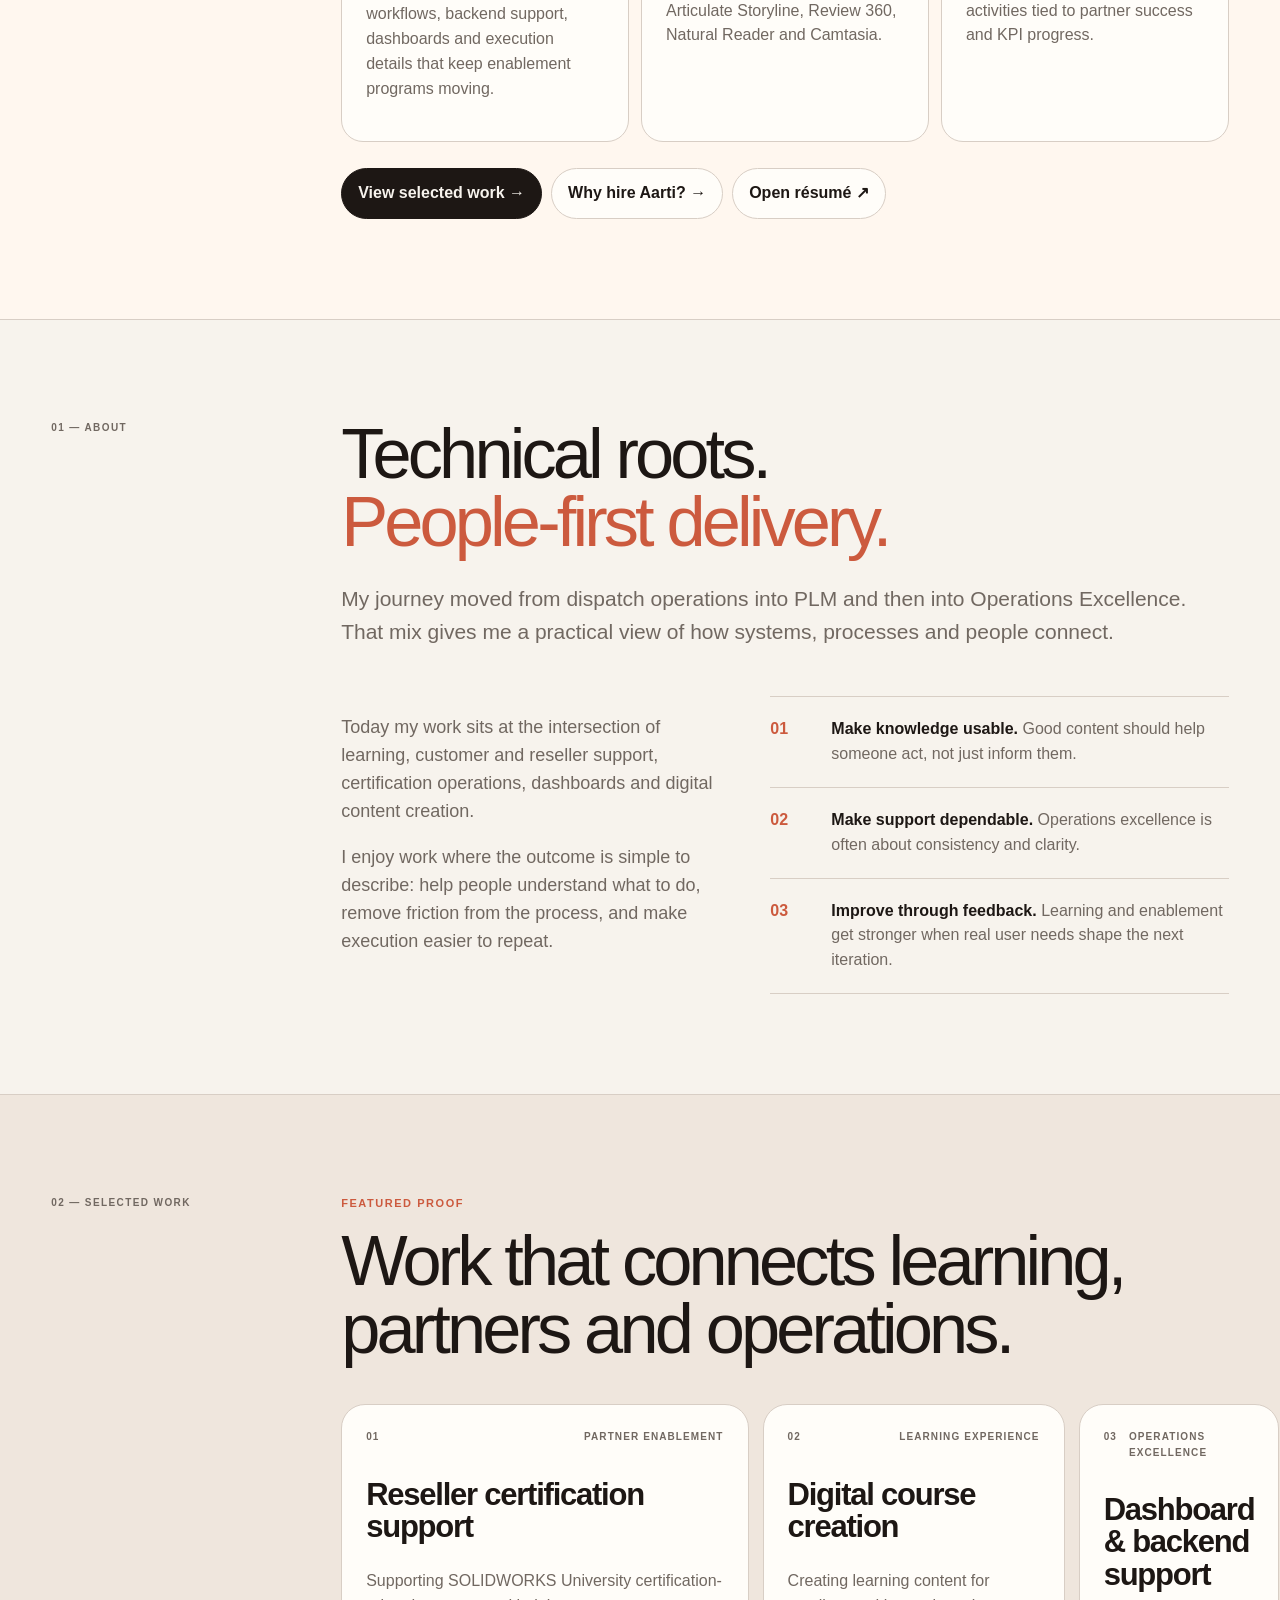
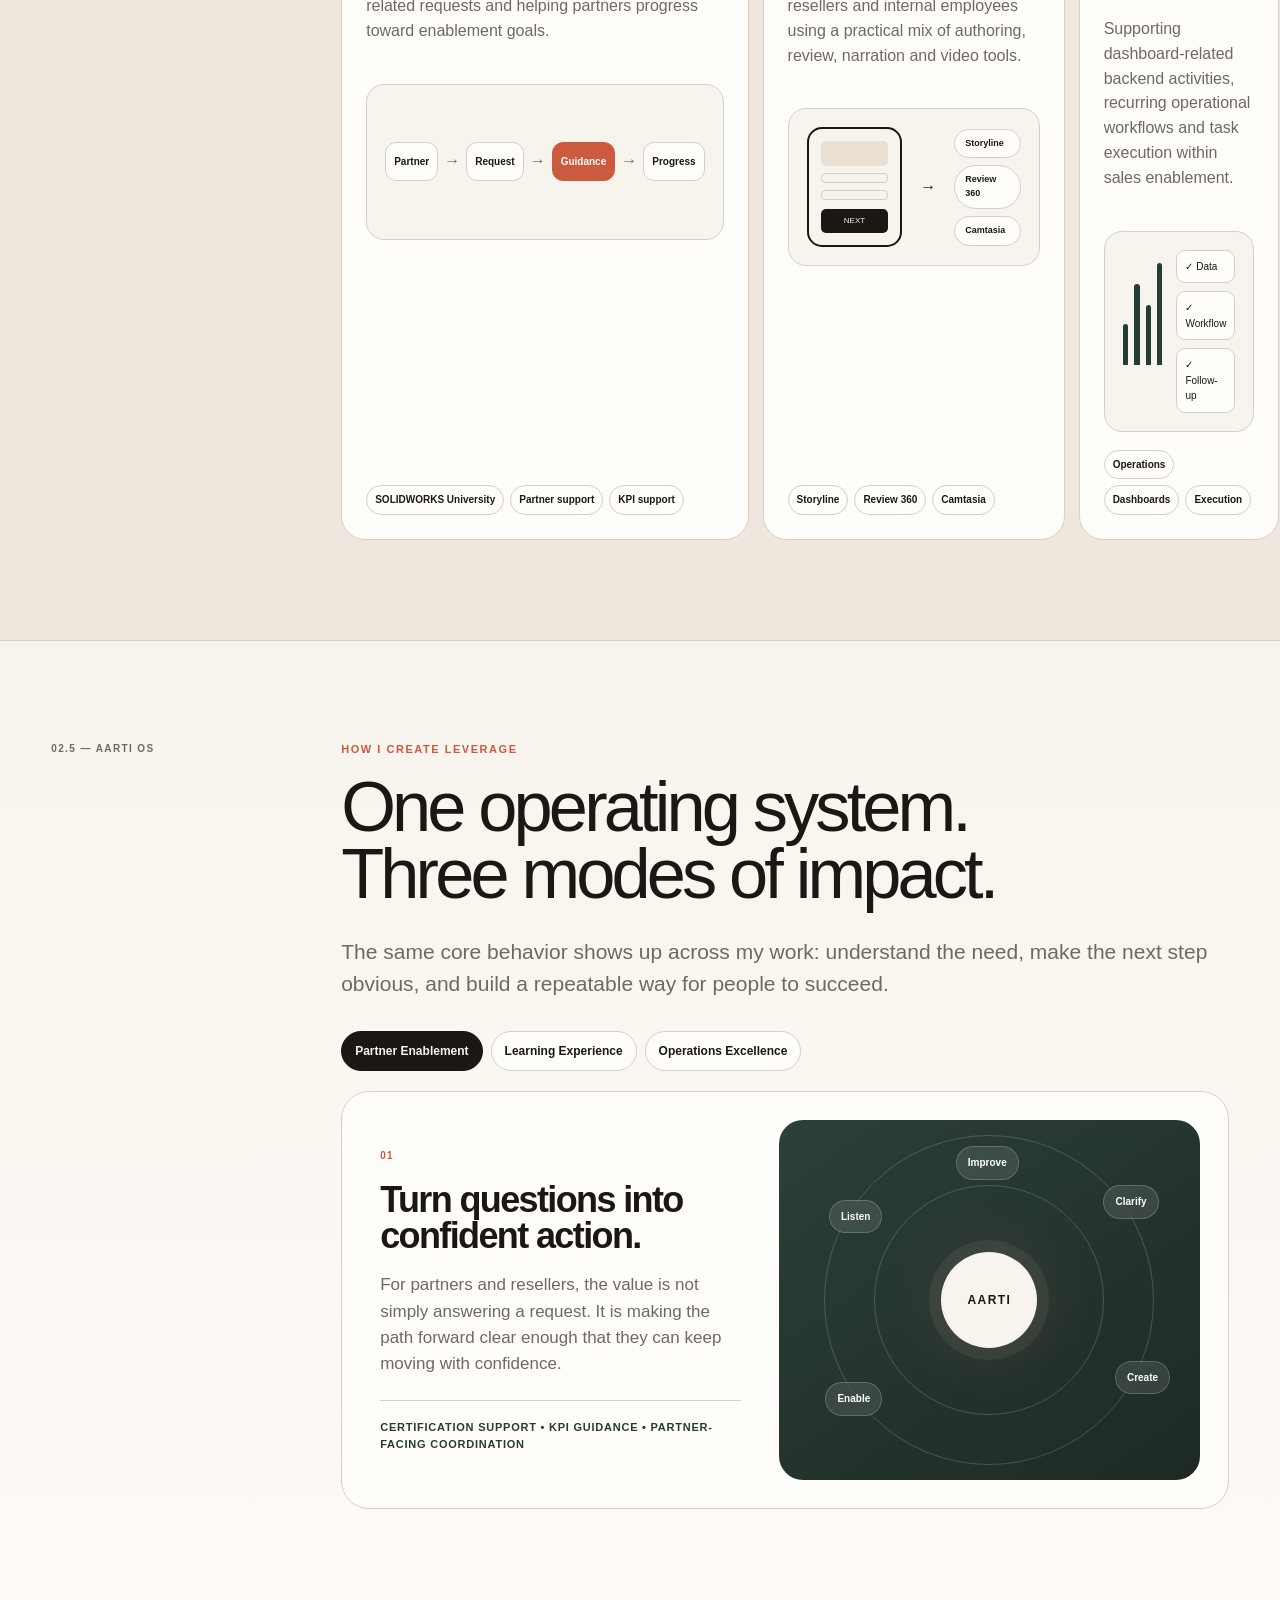
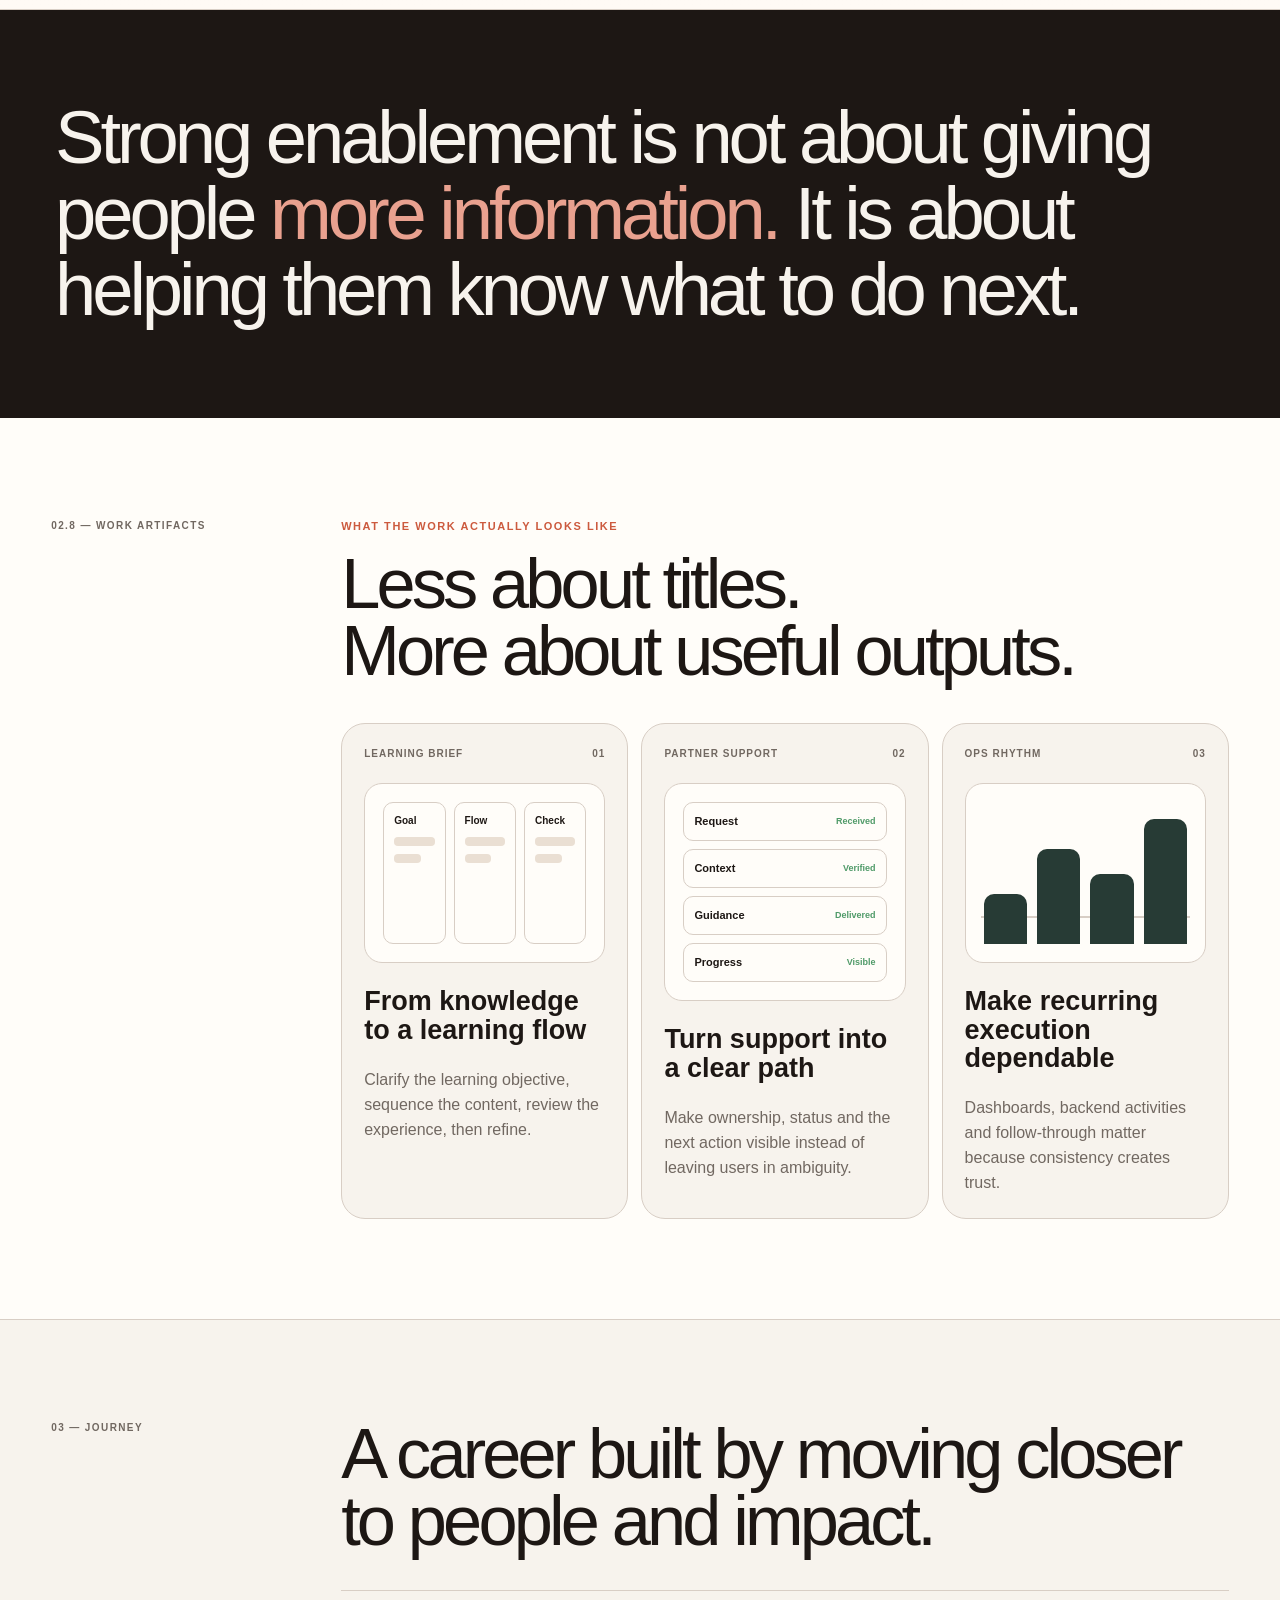
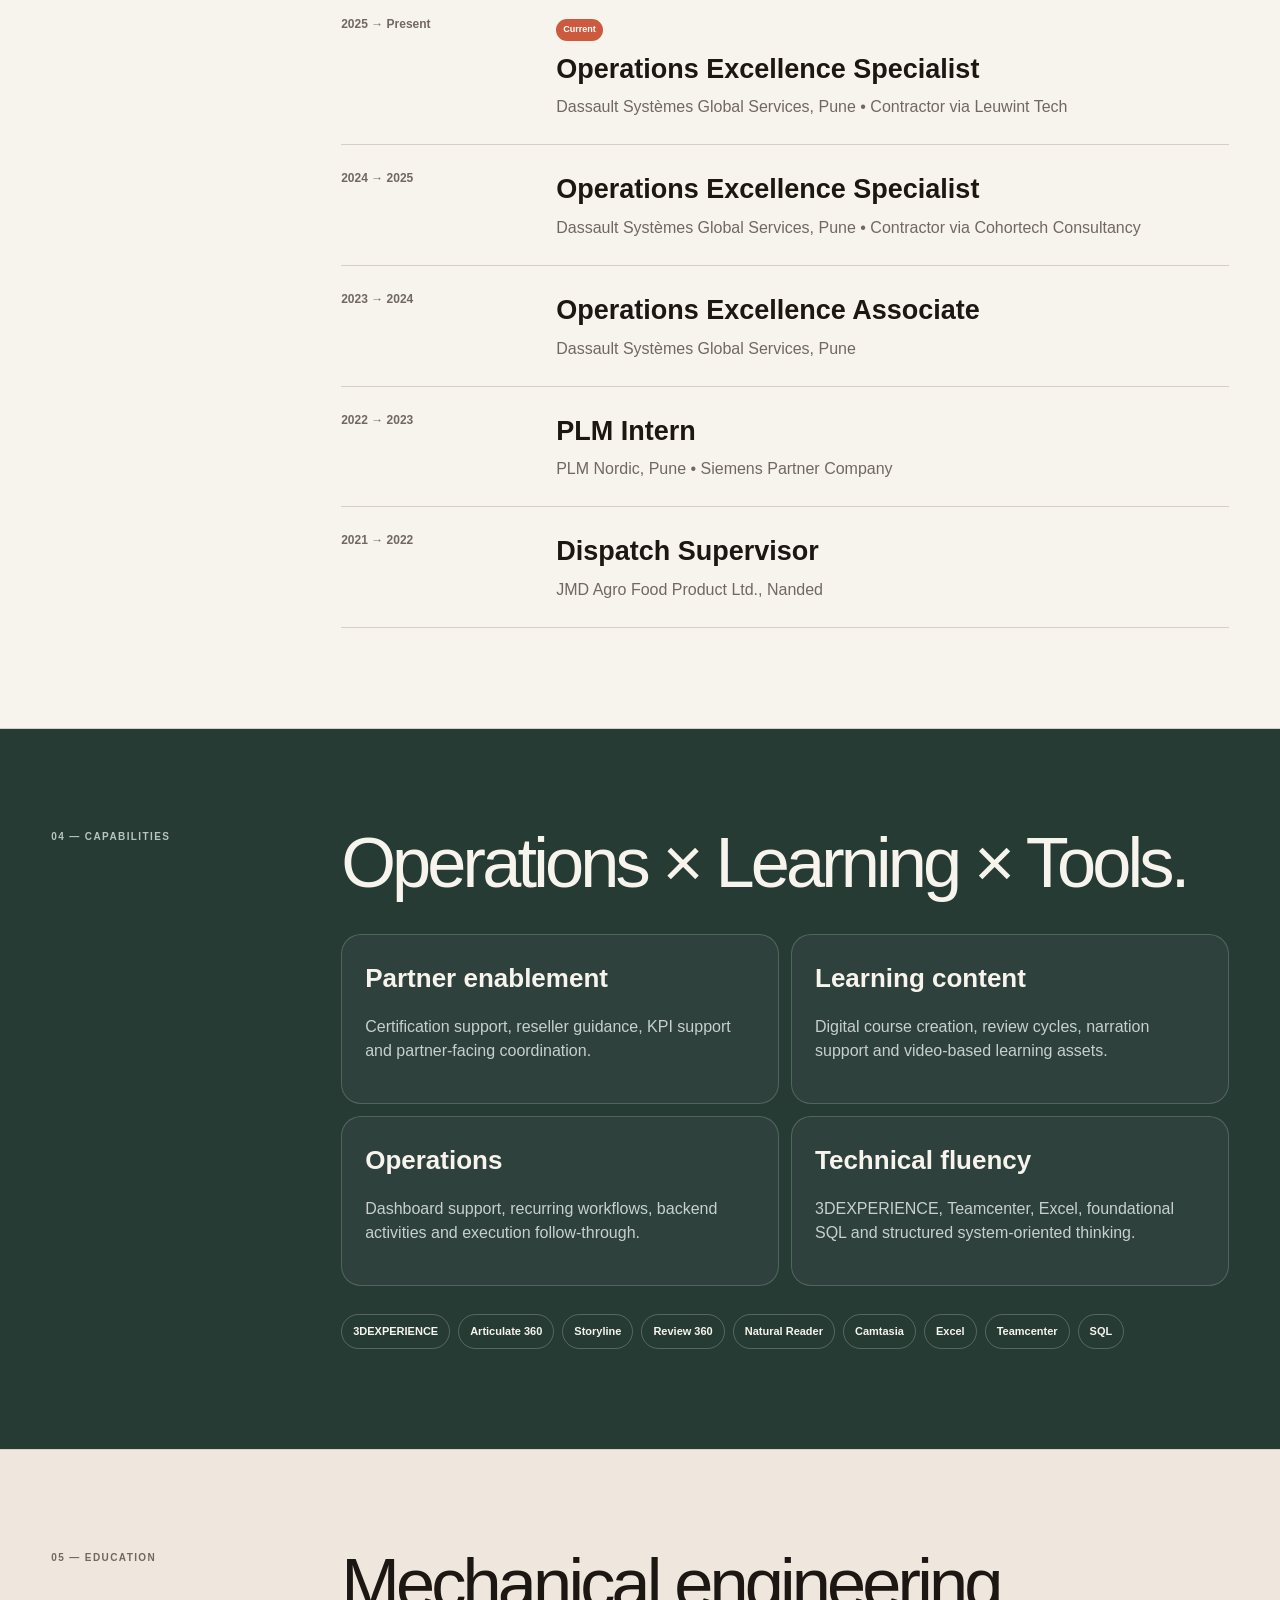
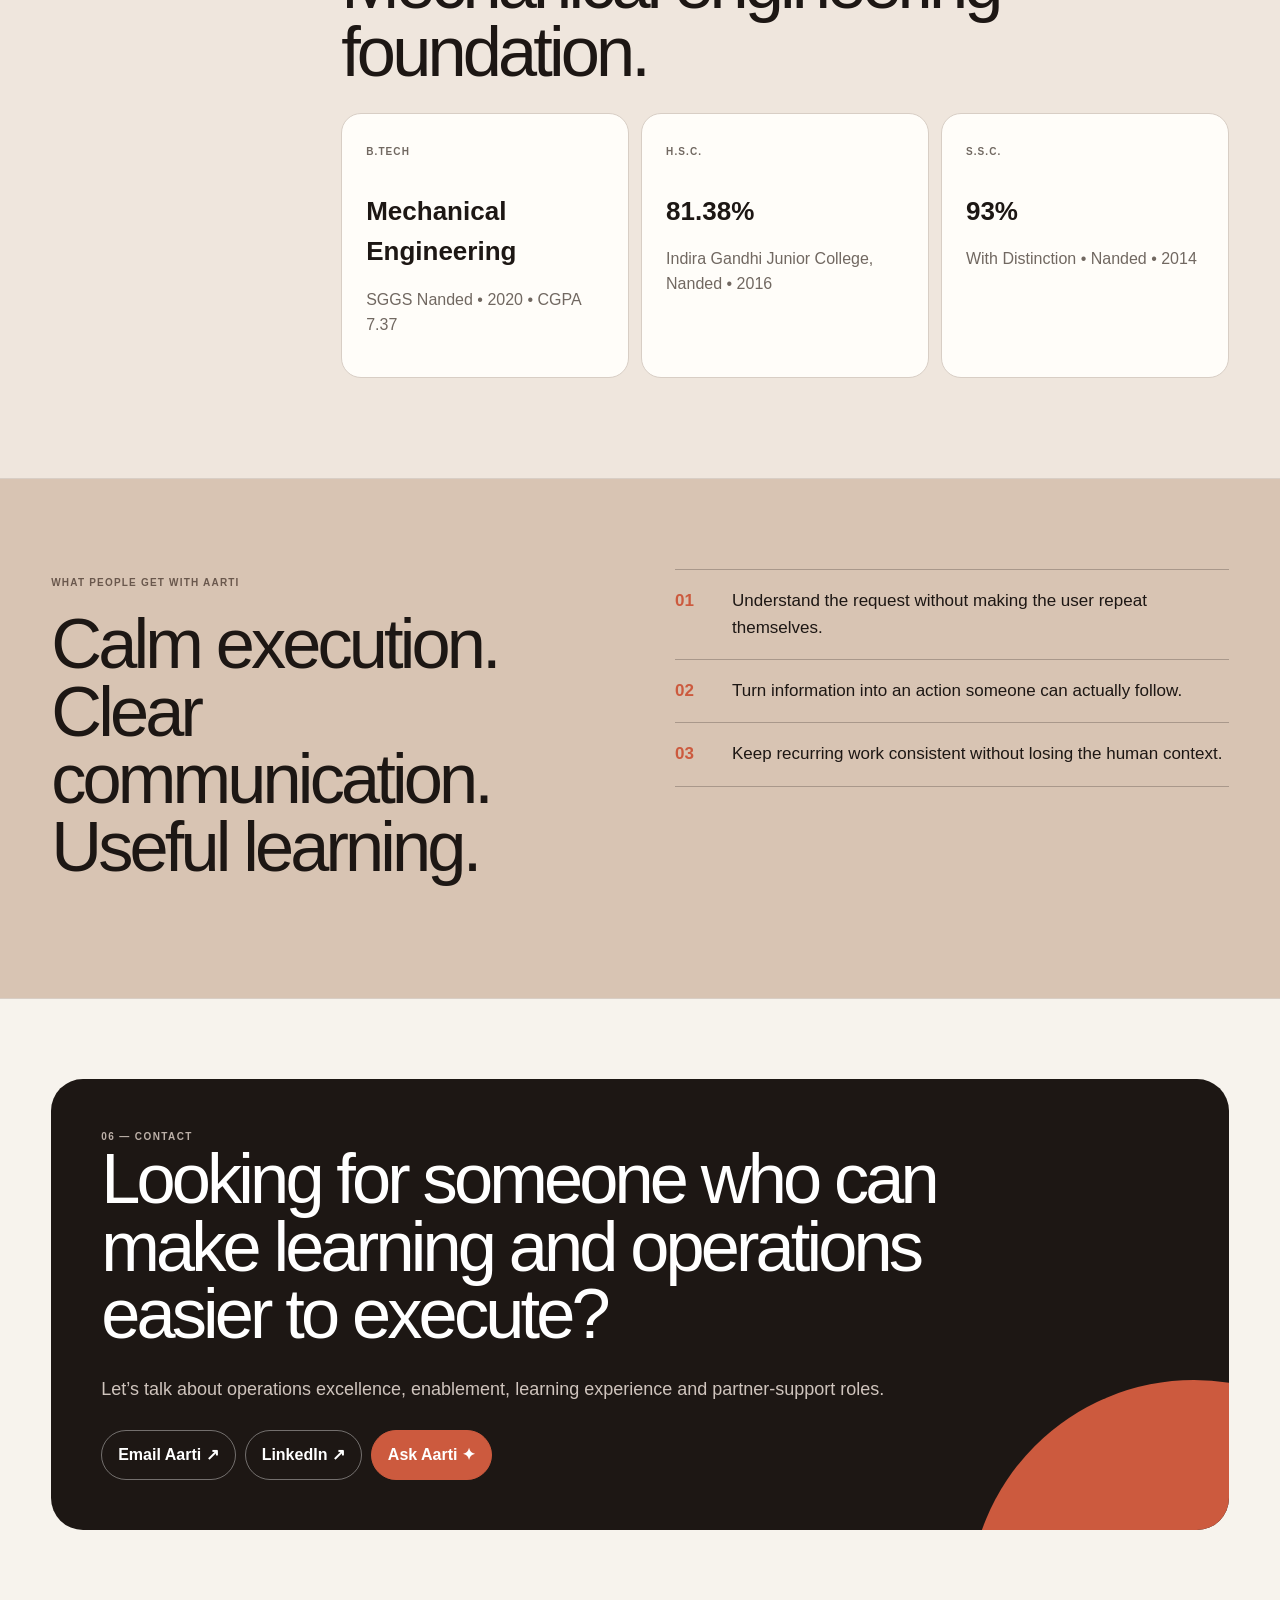
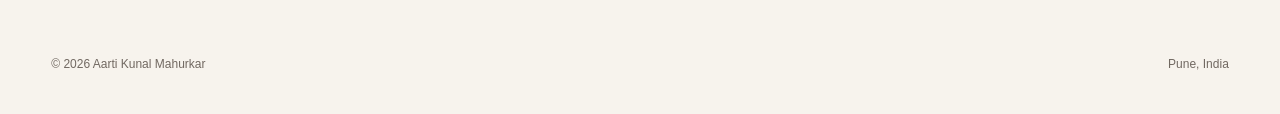
==== commit 9ad5ff43: "Updated" ====
--- a/index.html
+++ b/index.html
@@ -1,287 +1,332 @@
-<!DOCTYPE html>
+<!doctype html>
 <html lang="en">
 <head>
-  <meta charset="UTF-8" />
-  <meta name="viewport" content="width=device-width, initial-scale=1.0" />
-  <meta name="description" content="Aarti Kunal Mahurkar — Operations Excellence, Learning Experience and Partner Enablement." />
-  <title>Aarti Kunal Mahurkar | Operations Excellence</title>
-  <link rel="preconnect" href="https://fonts.googleapis.com">
-  <link rel="preconnect" href="https://fonts.gstatic.com" crossorigin>
-  <link href="https://fonts.googleapis.com/css2?family=DM+Sans:wght@400;500;600;700&family=Playfair+Display:ital,wght@0,500;0,600;1,500&display=swap" rel="stylesheet">
-  <link rel="stylesheet" href="style.css?v=9" />
-
-<style id="hero-hotfix">
-/* V9 critical hero hotfix — inline so browser/GitHub CSS caching cannot block it */
-.hero-photo{position:relative!important;overflow:hidden!important;isolation:isolate!important;}
-.portrait-frame{
-  position:absolute!important;
-  left:4%!important;
-  bottom:0!important;
-  width:58%!important;
-  height:84%!important;
-  z-index:2!important;
-  display:flex!important;
-  align-items:flex-end!important;
-  justify-content:center!important;
-}
-.portrait-frame img{
-  position:relative!important;
-  z-index:2!important;
-  max-width:100%!important;
-  max-height:100%!important;
-  width:auto!important;
-  height:auto!important;
-  object-fit:contain!important;
-  object-position:center bottom!important;
-}
-.wall-quote{
-  position:absolute!important;
-  right:3%!important;
-  top:7%!important;
-  width:225px!important;
-  z-index:50!important;
-  padding:24px!important;
-  background:#fffaf4!important;
-  border:1px solid #c9b7a7!important;
-  box-shadow:0 16px 40px rgba(54,34,22,.14)!important;
-  pointer-events:none!important;
-}
-.wall-quote span{display:block!important;}
-.chat-card{z-index:60!important;right:2.5%!important;bottom:3%!important;}
-@media(max-width:1050px){
-  .portrait-frame{left:3%!important;width:64%!important;height:81%!important;}
-  .wall-quote{right:2.5%!important;width:180px!important;font-size:15px!important;}
-}
-@media(max-width:650px){
-  .portrait-frame{left:1%!important;width:68%!important;height:76%!important;}
-  .wall-quote{right:2%!important;top:4%!important;width:145px!important;padding:14px!important;font-size:12px!important;}
-}
-</style>
-
+<meta charset="utf-8">
+<meta name="viewport" content="width=device-width,initial-scale=1,viewport-fit=cover">
+<meta name="theme-color" content="#f7f3ed">
+<meta name="description" content="Aarti Kunal Mahurkar — Operations Excellence, Learning Experience, Partner Enablement and ecosystem support.">
+<meta name="author" content="Aarti Kunal Mahurkar">
+<meta name="robots" content="index,follow">
+<meta property="og:type" content="website">
+<meta property="og:title" content="Aarti Kunal Mahurkar — Operations Excellence">
+<meta property="og:description" content="People-first operations, learning and reseller enablement.">
+<meta property="og:image" content="https://aartikunalmahurkar.github.io/og-card.png">
+<meta property="og:url" content="https://aartikunalmahurkar.github.io/">
+<meta name="twitter:card" content="summary_large_image">
+<link rel="canonical" href="https://aartikunalmahurkar.github.io/">
+<link rel="icon" href="favicon.svg" type="image/svg+xml">
+<title>Aarti Kunal Mahurkar | Operations Excellence</title>
+<link rel="stylesheet" href="style.css?v=20">
 </head>
 <body>
 <header class="site-header">
-  <a href="#home" class="brand">
-    <span class="brand-script">Aarti</span>
-    <span class="brand-name">KUNAL MAHURKAR</span>
-    <span class="brand-tag">OPERATIONS&nbsp;&nbsp;|&nbsp;&nbsp;ENABLEMENT&nbsp;&nbsp;|&nbsp;&nbsp;IMPACT</span>
+  <a class="brand" href="#top" aria-label="Aarti Kunal Mahurkar home">
+    <span class="brand-mark">AKM</span>
+    <span class="brand-copy"><b>Aarti Kunal Mahurkar</b><small>Operations • Enablement • Learning</small></span>
   </a>
-
-  <nav class="nav-links">
-    <a class="active" href="#home">Home</a>
+  <nav id="nav" class="nav">
     <a href="#about">About</a>
-    <a href="#experience">Experience</a>
-    <a href="#projects">Projects</a>
+    <a href="#work">Work</a>
+    <a href="#journey">Journey</a>
     <a href="#skills">Skills</a>
-    <a href="#education">Education</a>
     <a href="#contact">Contact</a>
   </nav>
-
-  <a class="header-cta" href="#contact">Let's Connect <span>→</span></a>
+  <div class="nav-actions">
+    <a class="mini-cta" href="Aarti_Gaikwad_cv.pdf" target="_blank" rel="noopener">Résumé ↗</a>
+    <button id="menu" class="menu" type="button" aria-expanded="false" aria-label="Open menu">☰</button>
+  </div>
 </header>
 
-<main>
-<section id="home" class="hero">
+<main id="top"><div class="status-ribbon"><span></span> Open to operations, enablement & learning opportunities</div>
+<section class="hero">
   <div class="hero-copy">
-    <div class="eyebrow">PEOPLE &nbsp; | &nbsp; LEARNING &nbsp; | &nbsp; ENABLEMENT &nbsp; | &nbsp; IMPACT</div>
-
-    <h1>Hi, I’m<br><span>Aarti Kunal Mahurkar</span></h1>
-    <h2>Operations Excellence Specialist</h2>
-
-    <p class="hero-lead">
-      Enabling growth for the SOLIDWORKS ecosystem through education,
-      reseller support, learning content and partner success.
-    </p>
-
-    <div class="feature-grid">
-      <div class="feature-item">
-        <div class="feature-icon">◇</div>
-        <div><strong>SOLIDWORKS</strong><span>University</span></div>
-      </div>
-      <div class="feature-item">
-        <div class="feature-icon">▥</div>
-        <div><strong>Reseller Enablement</strong><span>& KPI Support</span></div>
-      </div>
-      <div class="feature-item">
-        <div class="feature-icon">◌</div>
-        <div><strong>Learning &</strong><span>Content Creation</span></div>
-      </div>
-      <div class="feature-item">
-        <div class="feature-icon">⚙</div>
-        <div><strong>Operations</strong><span>Excellence</span></div>
-      </div>
-    </div>
-
+    <div class="eyebrow"><span></span> PEOPLE • LEARNING • ENABLEMENT • IMPACT</div>
+    <h1>Make it clear.<br><em>Make it useful.</em><br>Make it stick.</h1>
+    <p class="hero-lead">I’m <strong>Aarti Kunal Mahurkar</strong>, an Operations Excellence Specialist working across reseller enablement, learning content, certification support and operational execution.</p>
     <div class="hero-actions">
-      <a class="btn btn-primary" href="Aarti_Gaikwad_cv.pdf" target="_blank" rel="noopener">↓ &nbsp; View Resume</a>
-      <a class="btn btn-outline" href="#contact">Let's Connect <span>→</span></a>
-      <a class="btn btn-linkedin" href="https://www.linkedin.com/in/aartigaikwad110/" target="_blank" rel="noopener noreferrer">
-        <span class="linkedin-mark">in</span> LinkedIn <span>↗</span>
-      </a>
-    </div>
-  </div>
-
-  <div class="hero-photo">
-    <div class="office-scene" aria-hidden="true">
-      <div class="office-glow"></div>
-      <div class="office-sign">
-        <span class="office-logo">3DS</span>
-        <strong>DASSAULT<br>SYSTÈMES</strong>
-      </div>
-      <div class="office-plant"></div>
-      <div class="office-desk"></div>
-    </div>
-
-    <div class="portrait-frame">
-     <img
-  src="aarti-photo.jpg"
-  alt="Aarti Kunal Mahurkar"
-  width="1532"
-  height="2048"
-  fetchpriority="high"
-  decoding="async"
-/>
-    </div>
-
-    <div class="wall-quote">
-      <span>“Learning today.</span>
-      <span>A stronger ecosystem</span>
-      <span>tomorrow.”</span>
-    </div>
-
-    <div class="chat-card">
-     <img
-  src="aarti-photo.jpg"
-  alt=""
-  class="chat-mini-photo"
-  loading="lazy"
-  decoding="async"
-/>
-      <div class="chat-card-copy">
-        <strong>Ask Aarti ✨</strong>
-        <span>Have a question about my work, experience or skills?</span>
-        <button class="chat-open" type="button">Chat with me</button>
-      </div>
-    </div>
-  </div>
-</section>
-
-<section class="impact-strip">
-  <div class="impact-item"><strong>3+</strong><span>Years of<br>Professional Experience</span></div>
-  <div class="impact-item"><strong>DSGS</strong><span>Operations &<br>Enablement</span></div>
-  <div class="impact-item"><strong>Global</strong><span>Reseller<br>Enablement Support</span></div>
-  <div class="impact-item"><strong>Continuous</strong><span>Learning &<br>Impact</span></div>
-  <div class="impact-quote">Small steps<br>create big change.</div>
-</section>
-
-<section id="about" class="section section-white">
-  <div class="section-kicker">01 / ABOUT</div>
-  <div class="about-grid">
-    <h3>Technical roots.<br><em>People-first delivery.</em></h3>
-    <div class="body-copy">
-      <p>I’m a Mechanical Engineering graduate who moved from dispatch operations into PLM, then into Operations Excellence at Dassault Systèmes Global Services.</p>
-      <p>My work today sits at the intersection of learning, customer support, reseller enablement, certification operations, dashboards and digital content creation.</p>
-    </div>
-  </div>
-</section>
-
-<section id="experience" class="section section-warm">
-  <div class="section-kicker">02 / EXPERIENCE</div>
-  <h3 class="section-title">Career progression</h3>
-
-  <div class="timeline">
-    <article><span>Dec 2025 — Present</span><div><h4>Operations Excellence Specialist</h4><p>Dassault Systèmes Global Services Pvt. Ltd., Pune · Contractor via Leuwint Tech</p></div></article>
-    <article><span>2024 — 2025</span><div><h4>Operations Excellence Specialist</h4><p>Dassault Systèmes Global Services Pvt. Ltd., Pune · Contractor via Cohortech Consultancy</p></div></article>
-    <article><span>2023 — 2024</span><div><h4>Operations Excellence Associate</h4><p>Dassault Systèmes Global Services Pvt. Ltd., Pune</p></div></article>
-    <article><span>2022 — 2023</span><div><h4>PLM Intern</h4><p>PLM Nordic, Pune · Siemens Partner Company</p></div></article>
-    <article><span>2021 — 2022</span><div><h4>Dispatch Supervisor</h4><p>JMD Agro Food Product Ltd., Nanded</p></div></article>
-  </div>
-</section>
-
-<section id="projects" class="section section-white">
-  <div class="section-kicker">03 / SELECTED WORK</div>
-  <div class="project-grid">
-    <article class="project-card card-1">
-      <span class="project-no">01</span>
-      <div>
-        <p class="project-label">SOLIDWORKS UNIVERSITY</p>
-        <h4>Reseller certification support</h4>
-        <p>Supporting customer and reseller requests around SOLIDWORKS University certifications and helping partners work toward KPI goals.</p>
-      </div>
-    </article>
-
-    <article class="project-card card-2">
-      <span class="project-no">02</span>
-      <div>
-        <p class="project-label">LEARNING EXPERIENCE</p>
-        <h4>Digital course creation</h4>
-        <p>Creating learning content for resellers and internal employees using Articulate Storyline, Review 360, Natural Reader and Camtasia.</p>
-      </div>
-    </article>
-
-    <article class="project-card card-3">
-      <span class="project-no">03</span>
-      <div>
-        <p class="project-label">OPERATIONS EXCELLENCE</p>
-        <h4>Dashboard & backend support</h4>
-        <p>Supporting dashboard-related backend activities, operational workflows and task execution within CRE Sales Enablement.</p>
-      </div>
-    </article>
-  </div>
-</section>
-
-<section id="skills" class="skills-strip">
-  <div class="skills-track">
-    <span>3DEXPERIENCE</span><span>ARTICULATE 360</span><span>STORYLINE</span><span>REVIEW 360</span>
-    <span>NATURAL READER</span><span>CAMTASIA</span><span>EXCEL</span><span>TEAMCENTER</span><span>SQL</span>
-  </div>
-</section>
-
-<section id="education" class="section section-warm">
-  <div class="section-kicker">04 / EDUCATION</div>
-  <div class="education-grid">
-    <div><span>B.TECH</span><h4>Mechanical Engineering</h4><p>SGGS Nanded · 2020 · CGPA 7.37</p></div>
-    <div><span>H.S.C.</span><h4>81.38%</h4><p>Indira Gandhi Junior College, Nanded · 2016</p></div>
-    <div><span>S.S.C.</span><h4>93%</h4><p>With Distinction · Nanded · 2014</p></div>
-  </div>
-</section>
-
-<section id="contact" class="contact-section">
-  <p class="eyebrow contact-eyebrow">LET’S CONNECT</p>
-  <h3>Have a role, project or<br><em>learning challenge?</em></h3>
-  <div class="contact-links">
-    <a class="contact-email" href="mailto:aartigaikwad110@gmail.com">aartigaikwad110@gmail.com ↗</a>
-    <a class="contact-linkedin" href="https://www.linkedin.com/in/aartigaikwad110/" target="_blank" rel="noopener noreferrer"><span class="linkedin-mark">in</span> Aarti Gaikwad on LinkedIn ↗</a>
+      <a class="btn primary" href="#recruiter">30-second view →</a>
+      <a class="btn" href="#work">See my work ↓</a>
+      <button class="btn accent chat-open" type="button">Ask Aarti ✦</button>
+    </div>
+    <div class="hero-signals">
+      <div><b>3+</b><span>years professional experience</span></div>
+      <div><b>Global</b><span>reseller enablement support</span></div>
+      <div><b>Learning × Ops</b><span>where I create value</span></div>
+    </div>
+  </div>
+
+  <div class="hero-visual">
+    <div class="portrait-shell">
+      <img src="aarti-photo.jpg" alt="Aarti Kunal Mahurkar" width="1532" height="2048" fetchpriority="high" decoding="async">
+    </div>
+    <div class="floating-card fc-1"><span>01</span><b>Enablement</b><small>Support people with the right guidance.</small></div>
+    <div class="floating-card fc-2"><span>02</span><b>Learning</b><small>Turn knowledge into usable content.</small></div>
+    <div class="floating-card fc-3"><span>03</span><b>Operations</b><small>Make execution clear and dependable.</small></div>
+  </div>
+</section>
+
+<section id="recruiter" class="recruiter">
+  <div class="section-shell two-col">
+    <div class="section-label">00 — 30-second view</div>
+    <div>
+      <div class="kicker">Why Aarti</div>
+      <h2>A people-first operator with technical roots.</h2>
+      <div class="signal-grid">
+        <article><span>01</span><h3>Operations discipline</h3><p>Comfortable with recurring workflows, backend support, dashboards and execution details that keep enablement programs moving.</p></article>
+        <article><span>02</span><h3>Learning mindset</h3><p>Creates digital learning experiences using tools such as Articulate Storyline, Review 360, Natural Reader and Camtasia.</p></article>
+        <article><span>03</span><h3>Partner support</h3><p>Supports reseller certification requests and enablement activities tied to partner success and KPI progress.</p></article>
+      </div>
+      <div class="recruiter-actions">
+        <a class="btn primary" href="#work">View selected work →</a>
+        <a class="btn" href="why-aarti.html">Why hire Aarti? →</a>
+        <a class="btn" href="Aarti_Gaikwad_cv.pdf" target="_blank" rel="noopener">Open résumé ↗</a>
+      </div>
+    </div>
+  </div>
+</section>
+
+<section id="about" class="section">
+  <div class="section-shell two-col">
+    <div class="section-label">01 — About</div>
+    <div>
+      <h2>Technical roots.<br><em>People-first delivery.</em></h2>
+      <p class="lede">My journey moved from dispatch operations into PLM and then into Operations Excellence. That mix gives me a practical view of how systems, processes and people connect.</p>
+      <div class="about-grid">
+        <div class="about-copy">
+          <p>Today my work sits at the intersection of learning, customer and reseller support, certification operations, dashboards and digital content creation.</p>
+          <p>I enjoy work where the outcome is simple to describe: help people understand what to do, remove friction from the process, and make execution easier to repeat.</p>
+        </div>
+        <div class="principles">
+          <div><b>01</b><span><strong>Make knowledge usable.</strong> Good content should help someone act, not just inform them.</span></div>
+          <div><b>02</b><span><strong>Make support dependable.</strong> Operations excellence is often about consistency and clarity.</span></div>
+          <div><b>03</b><span><strong>Improve through feedback.</strong> Learning and enablement get stronger when real user needs shape the next iteration.</span></div>
+        </div>
+      </div>
+    </div>
+  </div>
+</section>
+
+<section id="work" class="section warm">
+  <div class="section-shell two-col">
+    <div class="section-label">02 — Selected work</div>
+    <div>
+      <div class="kicker">Featured proof</div>
+      <h2>Work that connects learning, partners and operations.</h2>
+      <div class="work-grid">
+        <article class="work-card featured">
+          <div class="work-top"><span>01</span><span>Partner enablement</span></div>
+          <h3>Reseller certification support</h3>
+          <p>Supporting SOLIDWORKS University certification-related requests and helping partners progress toward enablement goals.</p>
+          <div class="work-visual cert-visual" aria-hidden="true">
+            <div><i>Partner</i><b>→</b><i>Request</i><b>→</b><i class="active">Guidance</i><b>→</b><i>Progress</i></div>
+          </div>
+          <div class="tags"><span>SOLIDWORKS University</span><span>Partner support</span><span>KPI support</span></div>
+        </article>
+
+        <article class="work-card featured">
+          <div class="work-top"><span>02</span><span>Learning experience</span></div>
+          <h3>Digital course creation</h3>
+          <p>Creating learning content for resellers and internal employees using a practical mix of authoring, review, narration and video tools.</p>
+          <div class="work-visual learning-visual" aria-hidden="true">
+            <div class="lesson"><span></span><i></i><i></i><button>NEXT</button></div>
+            <b>→</b>
+            <div class="stack"><i>Storyline</i><i>Review 360</i><i>Camtasia</i></div>
+          </div>
+          <div class="tags"><span>Storyline</span><span>Review 360</span><span>Camtasia</span></div>
+        </article>
+
+        <article class="work-card featured">
+          <div class="work-top"><span>03</span><span>Operations excellence</span></div>
+          <h3>Dashboard & backend support</h3>
+          <p>Supporting dashboard-related backend activities, recurring operational workflows and task execution within sales enablement.</p>
+          <div class="work-visual ops-visual" aria-hidden="true">
+            <div class="bars"><i></i><i></i><i></i><i></i></div>
+            <div class="checks"><span>✓ Data</span><span>✓ Workflow</span><span>✓ Follow-up</span></div>
+          </div>
+          <div class="tags"><span>Operations</span><span>Dashboards</span><span>Execution</span></div>
+        </article>
+      </div>
+    </div>
+  </div>
+</section>
+
+
+<section id="operating-system" class="section signature-section">
+  <div class="section-shell two-col">
+    <div class="section-label">02.5 — Aarti OS</div>
+    <div>
+      <div class="kicker">How I create leverage</div>
+      <h2>One operating system.<br>Three modes of impact.</h2>
+      <p class="lede">The same core behavior shows up across my work: understand the need, make the next step obvious, and build a repeatable way for people to succeed.</p>
+
+      <div class="lens-switcher" role="tablist" aria-label="Choose a role lens">
+        <button class="lens-btn active" data-lens="enablement" type="button">Partner Enablement</button>
+        <button class="lens-btn" data-lens="learning" type="button">Learning Experience</button>
+        <button class="lens-btn" data-lens="operations" type="button">Operations Excellence</button>
+      </div>
+
+      <div class="lens-stage" id="lensStage">
+        <div class="lens-copy">
+          <div class="lens-index">01</div>
+          <h3 id="lensTitle">Turn questions into confident action.</h3>
+          <p id="lensText">For partners and resellers, the value is not simply answering a request. It is making the path forward clear enough that they can keep moving with confidence.</p>
+          <div class="lens-proof" id="lensProof">Certification support • KPI guidance • Partner-facing coordination</div>
+        </div>
+        <div class="constellation" aria-hidden="true">
+          <div class="orbit orbit-a"></div><div class="orbit orbit-b"></div>
+          <div class="core">AARTI</div>
+          <div class="node n1">Listen</div><div class="node n2">Clarify</div><div class="node n3">Create</div><div class="node n4">Enable</div><div class="node n5">Improve</div>
+        </div>
+      </div>
+    </div>
+  </div>
+</section>
+
+<section class="statement">
+  <div class="section-shell">
+    <p>Strong enablement is not about giving people <em>more information.</em> It is about helping them know what to do next.</p>
+  </div>
+</section>
+
+
+<section class="section artifact-section">
+  <div class="section-shell two-col">
+    <div class="section-label">02.8 — Work artifacts</div>
+    <div>
+      <div class="kicker">What the work actually looks like</div>
+      <h2>Less about titles.<br>More about useful outputs.</h2>
+      <div class="artifact-grid">
+        <article class="artifact-card">
+          <div class="artifact-top"><span>Learning brief</span><span>01</span></div>
+          <div class="artifact-canvas storyboard">
+            <div class="frame"><b>Goal</b><i></i><i></i></div>
+            <div class="frame"><b>Flow</b><i></i><i></i></div>
+            <div class="frame"><b>Check</b><i></i><i></i></div>
+          </div>
+          <h3>From knowledge to a learning flow</h3>
+          <p>Clarify the learning objective, sequence the content, review the experience, then refine.</p>
+        </article>
+        <article class="artifact-card">
+          <div class="artifact-top"><span>Partner support</span><span>02</span></div>
+          <div class="artifact-canvas queue">
+            <div><b>Request</b><span>Received</span></div>
+            <div><b>Context</b><span>Verified</span></div>
+            <div><b>Guidance</b><span>Delivered</span></div>
+            <div><b>Progress</b><span>Visible</span></div>
+          </div>
+          <h3>Turn support into a clear path</h3>
+          <p>Make ownership, status and the next action visible instead of leaving users in ambiguity.</p>
+        </article>
+        <article class="artifact-card">
+          <div class="artifact-top"><span>Ops rhythm</span><span>03</span></div>
+          <div class="artifact-canvas rhythm">
+            <div class="pulse p1"></div><div class="pulse p2"></div><div class="pulse p3"></div><div class="pulse p4"></div>
+            <div class="rhythm-line"></div>
+          </div>
+          <h3>Make recurring execution dependable</h3>
+          <p>Dashboards, backend activities and follow-through matter because consistency creates trust.</p>
+        </article>
+      </div>
+    </div>
+  </div>
+</section>
+
+<section id="journey" class="section">
+  <div class="section-shell two-col">
+    <div class="section-label">03 — Journey</div>
+    <div>
+      <h2>A career built by moving closer to people and impact.</h2>
+      <div class="timeline">
+        <article><div>2025 → Present</div><div><span>Current</span><h3>Operations Excellence Specialist</h3><p>Dassault Systèmes Global Services, Pune • Contractor via Leuwint Tech</p></div></article>
+        <article><div>2024 → 2025</div><div><h3>Operations Excellence Specialist</h3><p>Dassault Systèmes Global Services, Pune • Contractor via Cohortech Consultancy</p></div></article>
+        <article><div>2023 → 2024</div><div><h3>Operations Excellence Associate</h3><p>Dassault Systèmes Global Services, Pune</p></div></article>
+        <article><div>2022 → 2023</div><div><h3>PLM Intern</h3><p>PLM Nordic, Pune • Siemens Partner Company</p></div></article>
+        <article><div>2021 → 2022</div><div><h3>Dispatch Supervisor</h3><p>JMD Agro Food Product Ltd., Nanded</p></div></article>
+      </div>
+    </div>
+  </div>
+</section>
+
+<section id="skills" class="section dark">
+  <div class="section-shell two-col">
+    <div class="section-label">04 — Capabilities</div>
+    <div>
+      <h2>Operations × Learning × Tools.</h2>
+      <div class="cap-grid">
+        <article><h3>Partner enablement</h3><p>Certification support, reseller guidance, KPI support and partner-facing coordination.</p></article>
+        <article><h3>Learning content</h3><p>Digital course creation, review cycles, narration support and video-based learning assets.</p></article>
+        <article><h3>Operations</h3><p>Dashboard support, recurring workflows, backend activities and execution follow-through.</p></article>
+        <article><h3>Technical fluency</h3><p>3DEXPERIENCE, Teamcenter, Excel, foundational SQL and structured system-oriented thinking.</p></article>
+      </div>
+      <div class="tool-cloud">
+        <span>3DEXPERIENCE</span><span>Articulate 360</span><span>Storyline</span><span>Review 360</span><span>Natural Reader</span><span>Camtasia</span><span>Excel</span><span>Teamcenter</span><span>SQL</span>
+      </div>
+    </div>
+  </div>
+</section>
+
+<section class="section warm">
+  <div class="section-shell two-col">
+    <div class="section-label">05 — Education</div>
+    <div>
+      <h2>Mechanical engineering foundation.</h2>
+      <div class="education-grid">
+        <article><span>B.Tech</span><h3>Mechanical Engineering</h3><p>SGGS Nanded • 2020 • CGPA 7.37</p></article>
+        <article><span>H.S.C.</span><h3>81.38%</h3><p>Indira Gandhi Junior College, Nanded • 2016</p></article>
+        <article><span>S.S.C.</span><h3>93%</h3><p>With Distinction • Nanded • 2014</p></article>
+      </div>
+    </div>
+  </div>
+</section>
+
+
+<section class="signature-strip">
+  <div class="section-shell signature-strip-grid">
+    <div><span>What people get with Aarti</span><h2>Calm execution.<br>Clear communication.<br>Useful learning.</h2></div>
+    <div class="signature-points">
+      <p><b>01</b> Understand the request without making the user repeat themselves.</p>
+      <p><b>02</b> Turn information into an action someone can actually follow.</p>
+      <p><b>03</b> Keep recurring work consistent without losing the human context.</p>
+    </div>
+  </div>
+</section>
+
+<section id="contact" class="contact">
+  <div class="contact-card">
+    <div class="section-label">06 — Contact</div>
+    <h2>Looking for someone who can make learning and operations easier to execute?</h2>
+    <p>Let’s talk about operations excellence, enablement, learning experience and partner-support roles.</p>
+    <div class="contact-actions">
+      <a class="btn light" href="mailto:aartigaikwad110@gmail.com">Email Aarti ↗</a>
+      <a class="btn light" href="https://www.linkedin.com/in/aartigaikwad110/" target="_blank" rel="noopener">LinkedIn ↗</a>
+      <button class="btn accent chat-open" type="button">Ask Aarti ✦</button>
+    </div>
   </div>
 </section>
 </main>
 
-<footer>
-  <span>© <span id="year"></span> Aarti Kunal Mahurkar</span>
-  <span>Pune, India</span>
-</footer>
-
-<button class="chat-fab chat-open" type="button" aria-label="Open Ask Aarti chatbot">✦</button>
-
+<footer><span>© <span id="year"></span> Aarti Kunal Mahurkar</span><span>Pune, India</span></footer>
+
+<button class="chat-fab chat-open" type="button" aria-label="Open Ask Aarti portfolio assistant">Ask Aarti ✦</button>
 <div class="chat-panel" id="chatPanel" aria-hidden="true">
   <div class="chat-head">
-    <div><strong>Ask Aarti</strong><small>Portfolio assistant</small></div>
-    <button id="chatClose" type="button">×</button>
+    <div><strong>Ask Aarti ✦</strong><small>Portfolio assistant • no API key required</small></div>
+    <button id="chatClose" type="button" aria-label="Close chat">×</button>
   </div>
   <div class="chat-body" id="chatMessages">
-    <div class="bubble bot">Hi! Ask me about Aarti’s experience, current role, tools, skills or education.</div>
+    <div class="bubble bot">Hi! Ask me about Aarti’s current role, experience, learning-content work, tools or education.</div>
     <div class="quick-prompts">
       <button data-q="What does Aarti do now?">Current role</button>
-      <button data-q="What tools does Aarti use?">Tools</button>
+      <button data-q="What learning tools does Aarti use?">Learning tools</button>
       <button data-q="Tell me about her career journey">Career</button>
+      <button data-q="What roles fit Aarti?">Role fit</button>
     </div>
   </div>
   <form class="chat-form" id="chatForm">
-    <input id="chatInput" autocomplete="off" placeholder="Ask about Aarti…" />
+    <input id="chatInput" autocomplete="off" placeholder="Ask about Aarti…" aria-label="Ask about Aarti">
     <button type="submit">Send</button>
   </form>
 </div>
-
-<script src="script.js"></script>
+<script src="script.js?v=20"></script>
 </body>
-</html>
+</html>
--- a/style.css
+++ b/style.css
@@ -1,501 +1,30 @@
-*{box-sizing:border-box}
-:root{
-  --bg:#f8f4ee;
-  --paper:#fffdfa;
-  --ink:#101010;
-  --muted:#5e6670;
-  --brown:#9b4629;
-  --brown2:#b15433;
-  --line:#d8d0c8;
-  --warm:#efe5da;
-}
-html{scroll-behavior:smooth}
-body{margin:0;background:var(--bg);color:var(--ink);font-family:"DM Sans",sans-serif;line-height:1.55}
-a{text-decoration:none;color:inherit}button,input{font:inherit}
-
-.site-header{
-  height:92px;display:grid;grid-template-columns:1.15fr 2fr .85fr;align-items:center;
-  padding:0 4.5vw;position:sticky;top:0;z-index:50;
-  background:rgba(248,244,238,.97);backdrop-filter:blur(12px);border-bottom:1px solid rgba(0,0,0,.04)
-}
-.brand{display:flex;flex-direction:column;width:max-content}
-.brand-script{font-family:"Playfair Display",serif;font-style:italic;color:var(--brown);font-size:34px;line-height:.8}
-.brand-name{font-size:12px;letter-spacing:.2em;font-weight:700;margin-left:42px}
-.brand-tag{font-size:7px;letter-spacing:.3em;margin:5px 0 0 42px;color:#5f6670}
-.nav-links{display:flex;justify-content:center;gap:29px;font-size:13px}
-.nav-links a{padding:34px 0 13px}.nav-links a.active{border-bottom:2px solid var(--brown)}
-.header-cta{justify-self:end;background:var(--brown);color:#fff;padding:13px 24px;border-radius:999px;font-size:13px;font-weight:600}
-
-.hero{min-height:650px;display:grid;grid-template-columns:53% 47%;background:linear-gradient(90deg,var(--paper) 0 53%,#eadfd4 53%)}
-.hero-copy{padding:68px 4.8vw 52px 6vw;display:flex;flex-direction:column;justify-content:center}
-.eyebrow{font-size:10px;letter-spacing:.28em;color:#5d6570;font-weight:700}
-.hero h1{font-family:"Playfair Display",serif;font-size:clamp(58px,5.8vw,92px);line-height:.88;font-weight:500;margin:25px 0 17px}
-.hero h1 span{color:var(--brown)}
-.hero h2{font-family:"Playfair Display",serif;font-size:clamp(28px,2.35vw,39px);font-weight:500;margin:0 0 18px}
-.hero-lead{font-size:clamp(17px,1.35vw,22px);max-width:760px;color:#555f6a;margin:0}
-
-.feature-grid{display:grid;grid-template-columns:repeat(4,1fr);gap:16px;margin:31px 0 28px}
-.feature-item{display:flex;align-items:center;gap:11px;min-width:0}
-.feature-icon{font-size:31px;color:var(--brown);line-height:1}
-.feature-item strong,.feature-item span{display:block;font-size:11px;color:#505965;line-height:1.35}
-
-.hero-actions{display:flex;gap:16px;flex-wrap:wrap}
-.btn{display:inline-flex;align-items:center;justify-content:center;padding:13px 24px;border-radius:999px;font-size:13px;font-weight:600}
-.btn-primary{background:var(--brown);color:#fff}.btn-outline{border:1px solid var(--brown)}
-
-.hero-photo{position:relative;min-height:650px;overflow:hidden;background:#dfd0c2}
-.photo-bg{position:absolute;inset:0;background-image:linear-gradient(90deg,rgba(234,223,212,.18),rgba(234,223,212,.48)),url("aarti-photo-bg.jpg");background-size:cover;background-position:center;filter:saturate(.65);opacity:.64}
-.photo-bg:after{content:"";position:absolute;inset:0;background:linear-gradient(90deg,rgba(238,226,215,.12),rgba(235,222,210,.40))}
-.wall-quote{position:absolute;right:4.5%;top:8%;z-index:1;background:rgba(255,252,247,.78);border:1px solid #cdbdae;padding:22px 24px;width:210px;box-shadow:0 8px 25px rgba(0,0,0,.08);font-family:"Playfair Display",serif;font-size:19px;line-height:1.35;color:#63493b}
-.wall-quote span{display:block}
-.portrait-frame{position:absolute;left:8%;bottom:0;width:72%;height:88%;display:flex;align-items:flex-end;justify-content:center;z-index:2}
-.portrait-frame img{max-width:100%;max-height:100%;object-fit:contain;object-position:center bottom;border-radius:18px 18px 0 0;box-shadow:0 24px 70px rgba(49,31,20,.25)}
-.chat-card{position:absolute;right:3%;bottom:3%;z-index:4;width:305px;background:#fff;border-radius:17px;padding:14px;display:flex;gap:11px;box-shadow:0 18px 48px rgba(0,0,0,.19)}
-.chat-mini-photo{width:48px;height:48px;border-radius:50%;object-fit:cover;object-position:center 25%}
-.chat-card-copy{display:flex;flex-direction:column;align-items:flex-start}
-.chat-card-copy strong{font-family:"Playfair Display",serif;font-size:18px}.chat-card-copy span{font-size:10px;color:#4f555c;line-height:1.35;margin:3px 0 8px}
-.chat-card-copy button{border:0;background:var(--brown);color:#fff;border-radius:999px;padding:8px 13px;font-size:10px;cursor:pointer}
-
-.impact-strip{display:grid;grid-template-columns:repeat(4,1fr) 1.2fr;padding:25px 6vw;background:#f0e9e1;border-top:1px solid #e0d7cf;border-bottom:1px solid #e0d7cf}
-.impact-item{padding:0 26px;border-right:1px solid #d3cbc3}.impact-item:first-child{padding-left:0}.impact-item strong{display:block;font-family:"Playfair Display",serif;font-size:28px;font-weight:500}.impact-item span{display:block;font-family:"Playfair Display",serif;font-size:13px;color:#5f6670;line-height:1.35}
-.impact-quote{padding-left:38px;font-family:"Playfair Display",serif;font-style:italic;color:#776b62;font-size:19px;align-self:center;transform:rotate(-3deg)}
-
-.section{padding:92px 6vw}.section-white{background:var(--paper)}.section-warm{background:var(--warm)}
-.section-kicker{font-size:10px;letter-spacing:.2em;font-weight:700;color:#59616a;margin-bottom:30px}
-.about-grid{display:grid;grid-template-columns:1.05fr .95fr;gap:80px}
-.about-grid h3,.section-title{font-family:"Playfair Display",serif;font-size:clamp(47px,4.9vw,76px);line-height:.96;font-weight:500;margin:0}
-.about-grid h3 em,.contact-section h3 em{color:var(--brown);font-weight:500}
-.body-copy p{font-size:18px;color:#59616a;margin:0 0 18px}
-
-.section-title{margin-bottom:34px}
-.timeline article{display:grid;grid-template-columns:210px 1fr;gap:30px;padding:23px 0;border-top:1px solid #cfc4b9}
-.timeline article>span{font-size:12px;color:var(--brown);font-weight:700}
-.timeline h4{font-family:"Playfair Display",serif;font-size:26px;font-weight:500;margin:0}.timeline p{margin:4px 0 0;color:#5d646d}
-
-.project-grid{display:grid;grid-template-columns:repeat(3,1fr);gap:16px}
-.project-card{min-height:400px;padding:30px;display:flex;flex-direction:column;justify-content:space-between}
-.card-1{background:#e4d4c4}.card-2{background:#d7c2ad}.card-3{background:#1d1b1a;color:#fff}
-.project-no{font-family:"Playfair Display",serif;font-size:41px}.project-label{font-size:9px;letter-spacing:.18em;color:var(--brown);font-weight:700}.card-3 .project-label{color:#e8ad93}
-.project-card h4{font-family:"Playfair Display",serif;font-size:33px;line-height:1.05;font-weight:500;margin:7px 0 11px}.project-card p:last-child{color:#5c6268}.card-3 p:last-child{color:#c8c2bc}
-
-.skills-strip{background:#1a1918;color:#fff;overflow:hidden;padding:22px 0}
-.skills-track{display:flex;gap:53px;width:max-content;white-space:nowrap;animation:scroll 28s linear infinite;font-size:11px;letter-spacing:.18em}
-@keyframes scroll{to{transform:translateX(-38%)}}
-
-.education-grid{display:grid;grid-template-columns:repeat(3,1fr);gap:25px}
-.education-grid>div{border-top:1px solid #cfc4b9;padding-top:20px}.education-grid span{font-size:9px;letter-spacing:.16em;color:var(--brown);font-weight:700}.education-grid h4{font-family:"Playfair Display",serif;font-size:31px;font-weight:500;margin:7px 0}.education-grid p{color:#5d646d}
-
-.contact-section{background:var(--brown);color:#fff8f1;padding:100px 6vw}
-.contact-eyebrow{color:#f1cab8}.contact-section h3{font-family:"Playfair Display",serif;font-size:clamp(50px,6vw,89px);line-height:.93;font-weight:500;margin:27px 0 50px}.contact-section h3 em{color:#24150f}
-.contact-email{font-size:clamp(18px,2.3vw,35px);border-bottom:1px solid currentColor}
-
-footer{display:flex;justify-content:space-between;padding:24px 6vw;background:#171615;color:#c8c1ba;font-size:11px}
-
-.chat-fab{position:fixed;right:22px;bottom:22px;width:58px;height:58px;border-radius:50%;border:0;background:#171615;color:#fff;font-size:22px;z-index:70;cursor:pointer;box-shadow:0 12px 32px rgba(0,0,0,.26)}
-.chat-panel{position:fixed;right:22px;bottom:92px;width:min(390px,calc(100vw - 30px));height:520px;background:#fff;border-radius:18px;z-index:80;display:none;flex-direction:column;overflow:hidden;box-shadow:0 24px 70px rgba(0,0,0,.24)}.chat-panel.open{display:flex}
-.chat-head{background:#171615;color:#fff;padding:16px 18px;display:flex;justify-content:space-between}.chat-head strong,.chat-head small{display:block}.chat-head small{opacity:.6}.chat-head button{border:0;background:none;color:#fff;font-size:26px;cursor:pointer}
-.chat-body{padding:18px;overflow:auto;flex:1}.bubble{padding:11px 13px;border-radius:14px;max-width:85%;font-size:13px;margin:7px 0}.bot{background:#eee7df}.user{background:var(--brown);color:#fff;margin-left:auto}
-.quick-prompts{display:flex;flex-wrap:wrap;gap:6px;margin-top:12px}.quick-prompts button{border:1px solid #d8d0c8;background:#fff;border-radius:999px;padding:7px 9px;font-size:10px;cursor:pointer}
-.chat-form{padding:11px;border-top:1px solid #ddd;display:grid;grid-template-columns:1fr auto;gap:8px}.chat-form input{padding:11px;border:1px solid #ddd}.chat-form button{border:0;background:#171615;color:#fff;padding:0 14px}
-
-@media(max-width:1050px){
- .site-header{grid-template-columns:1fr auto}.nav-links{display:none}
- .hero{grid-template-columns:1fr;background:var(--paper)}.hero-photo{min-height:640px}
- .impact-strip{grid-template-columns:repeat(2,1fr)}.impact-item{border-right:0;border-bottom:1px solid #d3cbc3;padding:18px}.impact-quote{grid-column:1/-1;padding:24px 18px 0}
- .about-grid{grid-template-columns:1fr}.project-grid{grid-template-columns:1fr}.education-grid{grid-template-columns:1fr}
-}
-@media(max-width:650px){
- .site-header{height:76px;padding:0 5vw}.header-cta{padding:10px 13px;font-size:11px}.brand-script{font-size:24px}.brand-name{font-size:9px}.brand-tag{font-size:5px}
- .hero-copy{padding:58px 6vw 42px}.hero h1{font-size:50px}.hero h2{font-size:26px}.hero-lead{font-size:16px}
- .feature-grid{grid-template-columns:1fr 1fr}.feature-item strong,.feature-item span{font-size:10px}
- .hero-photo{min-height:590px}.wall-quote{width:155px;font-size:14px;padding:16px}.portrait-frame{left:4%;width:78%;height:80%}.chat-card{width:270px}
- .impact-strip{padding:17px 4vw}.section{padding:68px 6vw}.timeline article{grid-template-columns:1fr;gap:5px}.contact-section{padding:78px 6vw}
-}
-.btn-linkedin{border:1px solid #171615;background:#171615;color:#fff}
-.linkedin-mark{display:inline-flex;align-items:center;justify-content:center;width:20px;height:20px;border-radius:3px;background:#fff;color:#171615;font-size:12px;font-weight:700;line-height:1}
-.contact-links{display:flex;flex-direction:column;align-items:flex-start;gap:24px}
-.contact-linkedin{display:inline-flex;align-items:center;gap:10px;font-size:clamp(16px,1.5vw,22px);border-bottom:1px solid rgba(255,255,255,.7);padding-bottom:4px}
-.contact-linkedin .linkedin-mark{background:#fff;color:var(--brown)}
-
-
-/* ===== V7 HERO FIXES =====
-   1) Quote is always in front, never behind the portrait.
-   2) Real photo is shown with contain sizing; no aggressive crop/zoom.
-   3) Generated-looking office feel is recreated with CSS only, while the real photo remains untouched.
-   4) All floating elements have explicit stacking order.
-*/
-.hero{
-  min-height:700px;
-  grid-template-columns:53% 47%;
-  background:linear-gradient(90deg,#fffdf9 0 53%,#e8ddd1 53%);
-}
-.hero-photo{
-  position:relative;
-  min-height:700px;
-  overflow:hidden;
-  isolation:isolate;
-  background:#e8ddd1;
-}
-
-/* clean office backdrop */
-.office-scene{
-  position:absolute;
-  inset:0;
-  z-index:0;
-  background:
-    radial-gradient(circle at 78% 12%, rgba(255,255,255,.92), transparent 24%),
-    linear-gradient(180deg,#eadfd3 0%,#d8c6b5 100%);
-}
-.office-glow{
-  position:absolute;
-  inset:0;
-  background:
-    radial-gradient(circle at 24% 18%,rgba(255,255,255,.75),transparent 20%),
-    radial-gradient(circle at 58% 45%,rgba(255,255,255,.35),transparent 30%);
-}
-.office-sign{
-  display: none !important;
-}
-.office-logo{
-  color:#173b74;
-  font-weight:800;
-  font-size:24px;
-}
-.office-desk{
-  position:absolute;
-  right:-3%;
-  bottom:9%;
-  width:68%;
-  height:14px;
-  background:#a67550;
-  box-shadow:0 18px 0 #7a5a45;
-  opacity:.78;
-}
-.office-plant{
-  position:absolute;
-  right:4%;
-  bottom:13%;
-  width:88px;
-  height:155px;
-  background:
-    radial-gradient(ellipse at 40% 20%,#587848 0 28%,transparent 30%) 0 0/42px 54px repeat-y,
-    radial-gradient(ellipse at 65% 35%,#6d8d5c 0 25%,transparent 27%) 15px 5px/45px 60px repeat-y;
-  opacity:.86;
-}
-
-.portrait-frame{
-  position:absolute;
-  left:8%;
-  bottom:0;
-  width:70%;
-  height:86%;
-  z-index:2;
-  display:flex;
-  align-items:flex-end;
-  justify-content:center;
-  overflow:visible;
-}
-.portrait-frame img{
-  display:block;
-  max-width:100%;
-  max-height:100%;
-  width:auto;
-  height:auto;
-  object-fit:contain;
-  object-position:center bottom;
-  border-radius:22px 22px 0 0;
-  box-shadow:0 24px 64px rgba(55,35,23,.22);
-  image-rendering:auto;
-}
-
-/* highlighted item: force it in front and away from portrait */
-.wall-quote{
-  position:absolute;
-  right:3.5%;
-  top:8%;
-  z-index:6 !important;
-  width:205px;
-  padding:22px 22px;
-  background:rgba(255,252,247,.96);
-  border:1px solid #c9b7a7;
-  box-shadow:0 16px 40px rgba(54,34,22,.12);
-  font-family:"Playfair Display",serif;
-  font-size:18px;
-  line-height:1.35;
-  color:#644a3b;
-  pointer-events:none;
-}
-.wall-quote span{display:block}
-
-/* Chat card always highest layer */
-.chat-card{
-  right:2.5%;
-  bottom:3%;
-  z-index:8 !important;
-  width:310px;
-}
-.chat-fab{z-index:90}
-.chat-panel{z-index:100}
-
-/* Prevent over-enlarging the tiny source portrait on very large monitors */
-@media(min-width:1500px){
-  .portrait-frame{
-    width:66%;
-    left:10%;
-  }
-  .portrait-frame img{
-    max-width:620px;
-  }
-}
-
-/* Mobile/tablet stacking */
-@media(max-width:1050px){
-  .hero-photo{min-height:650px}
-  .portrait-frame{left:5%;width:76%;height:82%}
-  .wall-quote{right:3%;top:5%;width:180px;font-size:15px}
-}
-@media(max-width:650px){
-  .hero-photo{min-height:590px}
-  .portrait-frame{left:2%;width:82%;height:78%}
-  .wall-quote{right:2%;top:4%;width:150px;padding:14px;font-size:13px}
-  .chat-card{width:265px;right:2%;bottom:2%}
-}
-
-
-/* ===== V8 NO-OVERLAP HERO FIX =====
-   Keep the quote panel completely outside the portrait footprint.
-   The portrait is slightly narrower and shifted left.
-*/
-.hero-photo{
-  position:relative;
-  min-height:700px;
-  overflow:hidden;
-  isolation:isolate;
-}
-
-/* Reserve a clear right-side lane for the quote */
-.portrait-frame{
-  left:5% !important;
-  width:61% !important;
-  height:86% !important;
-  z-index:2 !important;
-}
-
-/* The quote now occupies its own column and never crosses the portrait */
-.wall-quote{
-  right:4% !important;
-  top:9% !important;
-  width:230px !important;
-  z-index:20 !important;
-  padding:24px 24px !important;
-  background:#fffaf4 !important;
-  border:1px solid #c9b7a7 !important;
-  box-shadow:0 14px 34px rgba(48,32,22,.12) !important;
-  pointer-events:none !important;
-}
-
-/* Ensure the photo itself never paints above the quote */
-.portrait-frame img{
-  position:relative;
-  z-index:2 !important;
-}
-
-/* Keep chat card in its own bottom-right lane */
-.chat-card{
-  right:3% !important;
-  bottom:3% !important;
-  z-index:30 !important;
-  width:300px !important;
-}
-
-@media(min-width:1500px){
-  .portrait-frame{
-    left:7% !important;
-    width:58% !important;
-  }
-  .wall-quote{
-    right:5% !important;
-    width:240px !important;
-  }
-}
-
-@media(max-width:1050px){
-  .portrait-frame{
-    left:4% !important;
-    width:68% !important;
-    height:82% !important;
-  }
-  .wall-quote{
-    right:3% !important;
-    width:180px !important;
-    font-size:15px !important;
-  }
-}
-
-@media(max-width:650px){
-  .portrait-frame{
-    left:2% !important;
-    width:70% !important;
-    height:76% !important;
-  }
-  .wall-quote{
-    right:2% !important;
-    width:145px !important;
-    top:4% !important;
-    padding:14px !important;
-    font-size:12px !important;
-  }
-  .chat-card{
-    width:255px !important;
-    right:2% !important;
-  }
-}
-
-
-/* ===== V10 HARD FIX: QUOTE CAN NEVER GO BEHIND PHOTO =====
-   Uses a real 2-column layout inside the right hero panel.
-   Left column = Aarti photo
-   Right column = quote
-*/
-.hero-photo{
-  position:relative !important;
-  display:grid !important;
-  grid-template-columns:minmax(0,1fr) 235px !important;
-  align-items:stretch !important;
-  min-height:700px !important;
-  overflow:hidden !important;
-  isolation:isolate !important;
-  background:#e8ddd1 !important;
-}
-
-/* Background stays behind both columns */
-.office-scene,
-.photo-bg{
-  position:absolute !important;
-  inset:0 !important;
-  z-index:0 !important;
-}
-
-/* Photo gets its own left column */
-.portrait-frame{
-  position:relative !important;
-  left:auto !important;
-  bottom:auto !important;
-  width:auto !important;
-  height:100% !important;
-  grid-column:1 !important;
-  grid-row:1 !important;
-  z-index:2 !important;
-  display:flex !important;
-  align-items:flex-end !important;
-  justify-content:center !important;
-  padding:55px 10px 0 28px !important;
-  overflow:hidden !important;
-}
-
-.portrait-frame img{
-  position:relative !important;
-  width:auto !important;
-  height:auto !important;
-  max-width:100% !important;
-  max-height:92% !important;
-  object-fit:contain !important;
-  object-position:center bottom !important;
-  z-index:2 !important;
-}
-
-/* Quote gets its OWN right column — impossible to overlap portrait */
-.wall-quote{
-  position:relative !important;
-  right:auto !important;
-  top:auto !important;
-  left:auto !important;
-  bottom:auto !important;
-  grid-column:2 !important;
-  grid-row:1 !important;
-  align-self:start !important;
-  justify-self:center !important;
-  width:205px !important;
-  margin-top:58px !important;
-  padding:22px !important;
-  z-index:10 !important;
-  background:#fffaf4 !important;
-  border:1px solid #c9b7a7 !important;
-  box-shadow:0 14px 34px rgba(48,32,22,.12) !important;
-  font-family:"Playfair Display",serif !important;
-  font-size:18px !important;
-  line-height:1.35 !important;
-  color:#644a3b !important;
-  pointer-events:none !important;
-}
-.wall-quote span{display:block !important}
-
-/* Chat remains floating at bottom-right */
-.chat-card{
-  position:absolute !important;
-  right:18px !important;
-  bottom:18px !important;
-  z-index:20 !important;
-  width:300px !important;
-}
-
-/* Large desktop */
-@media(min-width:1500px){
-  .hero-photo{
-    grid-template-columns:minmax(0,1fr) 250px !important;
-  }
-  .wall-quote{
-    width:220px !important;
-  }
-}
-
-/* Tablet */
-@media(max-width:1050px){
-  .hero-photo{
-    grid-template-columns:minmax(0,1fr) 185px !important;
-    min-height:650px !important;
-  }
-  .portrait-frame{
-    padding-left:15px !important;
-  }
-  .wall-quote{
-    width:160px !important;
-    margin-top:40px !important;
-    padding:16px !important;
-    font-size:14px !important;
-  }
-}
-
-/* Mobile */
-@media(max-width:650px){
-  .hero-photo{
-    grid-template-columns:minmax(0,1fr) 135px !important;
-    min-height:590px !important;
-  }
-  .portrait-frame{
-    padding:30px 4px 0 6px !important;
-  }
-  .portrait-frame img{
-    max-height:84% !important;
-  }
-  .wall-quote{
-    width:120px !important;
-    margin-top:25px !important;
-    padding:11px !important;
-    font-size:11px !important;
-  }
-  .chat-card{
-    width:250px !important;
-    right:10px !important;
-    bottom:10px !important;
-  }
-}
-
-
-/* ===== V11 REMOVE DASSAULT SIGN FROM HERO ===== */
-.office-sign,
-.ds-sign,
-.office-logo,
-.ds-mark{
-  display:none !important;
-}
+:root{--bg:#f7f3ed;--paper:#fffdf9;--ink:#1d1714;--muted:#716861;--line:#d8cec5;--accent:#cc5a3e;--accent2:#273b35;--sand:#eadfd3;--cream:#fff7ef;--shadow:0 24px 70px rgba(57,38,28,.12)}
+*{box-sizing:border-box}html{scroll-behavior:smooth;scroll-padding-top:86px}body{margin:0;background:var(--bg);color:var(--ink);font:16px/1.55 Inter,ui-sans-serif,-apple-system,BlinkMacSystemFont,"Segoe UI",Arial,sans-serif;-webkit-font-smoothing:antialiased}body.chat-lock{overflow:hidden}a{color:inherit;text-decoration:none}button,input{font:inherit}button{color:inherit}.site-header{position:sticky;top:0;z-index:60;min-height:78px;padding:0 3vw;display:flex;align-items:center;justify-content:space-between;gap:24px;background:rgba(247,243,237,.9);backdrop-filter:blur(18px);border-bottom:1px solid var(--line)}.brand{display:flex;align-items:center;gap:11px}.brand-mark{width:42px;height:42px;border-radius:14px;background:var(--ink);color:var(--bg);display:grid;place-items:center;font-weight:900;font-size:12px;letter-spacing:.04em}.brand-copy{display:grid;line-height:1.15}.brand-copy b{font-size:14px}.brand-copy small{font-size:9px;color:var(--muted);text-transform:uppercase;letter-spacing:.12em;margin-top:4px}.nav{display:flex;gap:24px;font-size:13px;font-weight:750}.nav a{color:var(--muted)}.nav a:hover{color:var(--ink)}.nav-actions{display:flex;gap:8px;align-items:center}.mini-cta,.menu{border:1px solid var(--line);background:var(--paper);border-radius:999px;padding:9px 12px;font-size:12px;font-weight:800}.menu{display:none}
+.hero{width:min(1500px,100%);margin:auto;min-height:calc(100vh - 78px);display:grid;grid-template-columns:1.02fr .98fr;border-bottom:1px solid var(--line)}.hero-copy{padding:clamp(52px,7vw,110px) clamp(24px,6vw,95px);display:flex;flex-direction:column;justify-content:center}.eyebrow{font-size:11px;font-weight:850;letter-spacing:.14em;color:var(--muted);display:flex;align-items:center;gap:10px}.eyebrow span{width:8px;height:8px;border-radius:50%;background:var(--accent)}h1{font-size:clamp(60px,7.6vw,122px);line-height:.88;letter-spacing:-.065em;font-weight:520;margin:36px 0 28px}h1 em,h2 em{font-style:normal;color:var(--accent)}.hero-lead{font-size:20px;max-width:760px;color:var(--muted)}.hero-lead strong{color:var(--ink)}.hero-actions,.recruiter-actions,.contact-actions{display:flex;gap:9px;flex-wrap:wrap;margin-top:26px}.btn{display:inline-flex;align-items:center;justify-content:center;border:1px solid var(--line);background:var(--paper);border-radius:999px;padding:12px 16px;font-weight:800;min-height:46px;cursor:pointer;transition:.2s}.btn:hover{transform:translateY(-2px)}.btn.primary{background:var(--ink);color:var(--bg);border-color:var(--ink)}.btn.accent{background:var(--accent);color:#fff;border-color:var(--accent)}.btn.light{background:transparent;color:#fff;border-color:rgba(255,255,255,.38)}.hero-signals{display:grid;grid-template-columns:repeat(3,1fr);gap:1px;background:var(--line);border:1px solid var(--line);border-radius:20px;overflow:hidden;margin-top:44px}.hero-signals div{background:var(--paper);padding:20px}.hero-signals b{font-size:25px;display:block;letter-spacing:-.04em}.hero-signals span{font-size:11px;color:var(--muted)}
+.hero-visual{position:relative;overflow:hidden;background:linear-gradient(150deg,#ebd7ca 0%,#d5bba8 50%,#aa7c67 100%);min-height:690px}.hero-visual:before{content:"";position:absolute;inset:0;background:radial-gradient(circle at 70% 15%,rgba(255,255,255,.62),transparent 27%),linear-gradient(180deg,transparent 65%,rgba(41,26,19,.25));z-index:1}.portrait-shell{position:absolute;inset:4% 2% 0 2%;display:flex;align-items:flex-end;justify-content:center;z-index:2}.portrait-shell img{width:auto;height:96%;max-width:96%;object-fit:contain;object-position:center bottom;filter:drop-shadow(0 25px 30px rgba(55,33,22,.2))}.floating-card{position:absolute;z-index:4;width:190px;background:rgba(255,253,249,.93);backdrop-filter:blur(10px);border:1px solid rgba(255,255,255,.7);border-radius:18px;padding:15px;box-shadow:var(--shadow)}.floating-card span{font-size:9px;font-weight:900;color:var(--accent);letter-spacing:.12em}.floating-card b{display:block;font-size:16px;margin:5px 0}.floating-card small{display:block;color:var(--muted);line-height:1.35}.fc-1{left:4%;top:7%}.fc-2{right:4%;top:30%}.fc-3{left:7%;bottom:7%}
+.section,.recruiter{padding:100px 4vw;border-bottom:1px solid var(--line)}.section-shell{width:min(1240px,100%);margin:auto}.two-col{display:grid;grid-template-columns:220px minmax(0,1fr);gap:70px}.section-label{font-size:10px;font-weight:900;letter-spacing:.14em;text-transform:uppercase;color:var(--muted)}.kicker{font-size:11px;font-weight:900;letter-spacing:.14em;text-transform:uppercase;color:var(--accent);margin-bottom:15px}h2{font-size:clamp(43px,5.5vw,76px);line-height:.96;letter-spacing:-.055em;font-weight:520;margin:0 0 28px}.lede{font-size:21px;color:var(--muted);max-width:900px}.recruiter{background:var(--cream)}.signal-grid{display:grid;grid-template-columns:repeat(3,1fr);gap:12px;margin-top:38px}.signal-grid article{background:var(--paper);border:1px solid var(--line);border-radius:22px;padding:24px}.signal-grid span,.work-top span,.education-grid span{font-size:10px;font-weight:900;letter-spacing:.11em;text-transform:uppercase;color:var(--muted)}.signal-grid h3{font-size:27px;line-height:1.05;margin:34px 0 8px}.signal-grid p{color:var(--muted)}.about-grid{display:grid;grid-template-columns:.9fr 1.1fr;gap:54px;margin-top:48px}.about-copy p{font-size:18px;color:var(--muted)}.principles{border-top:1px solid var(--line)}.principles>div{display:grid;grid-template-columns:45px 1fr;gap:16px;padding:20px 0;border-bottom:1px solid var(--line)}.principles b{color:var(--accent)}.principles span{color:var(--muted)}.principles strong{color:var(--ink)}
+.warm{background:#efe6dd}.work-grid{display:grid;grid-template-columns:repeat(3,1fr);gap:14px;margin-top:42px}.work-card{background:var(--paper);border:1px solid var(--line);border-radius:24px;padding:24px;min-height:470px;display:flex;flex-direction:column;transition:.22s}.work-card:hover{transform:translateY(-4px);box-shadow:var(--shadow)}.work-top{display:flex;justify-content:space-between;gap:12px}.work-card h3{font-size:31px;line-height:1.04;letter-spacing:-.04em;margin:34px 0 10px}.work-card p{color:var(--muted)}.work-visual{margin:24px 0 18px;border:1px solid var(--line);border-radius:18px;padding:18px;background:var(--bg);min-height:155px}.cert-visual>div{display:flex;align-items:center;justify-content:space-between;gap:6px;height:118px}.cert-visual i{font-style:normal;border:1px solid var(--line);background:var(--paper);border-radius:11px;padding:11px 8px;font-size:10px;font-weight:850}.cert-visual i.active{background:var(--accent);color:#fff;border-color:var(--accent)}.cert-visual b{color:var(--muted)}.learning-visual{display:flex;align-items:center;justify-content:center;gap:18px}.lesson{width:100px;height:120px;border:2px solid var(--ink);border-radius:15px;padding:12px;display:flex;flex-direction:column;gap:7px}.lesson span{height:25px;background:#eadfd3;border-radius:5px}.lesson i{height:10px;border:1px solid var(--line);border-radius:4px}.lesson button{margin-top:auto;border:0;background:var(--ink);color:var(--bg);border-radius:5px;font-size:8px;padding:6px}.stack{display:grid;gap:7px}.stack i{font-style:normal;background:var(--paper);border:1px solid var(--line);border-radius:999px;padding:7px 10px;font-size:9px;font-weight:850}.ops-visual{display:grid;grid-template-columns:1fr 1fr;gap:14px}.bars{display:flex;align-items:end;gap:6px;height:115px}.bars i{flex:1;background:var(--accent2);border-radius:6px 6px 0 0}.bars i:nth-child(1){height:35%}.bars i:nth-child(2){height:70%}.bars i:nth-child(3){height:52%}.bars i:nth-child(4){height:88%}.checks{display:grid;align-content:center;gap:8px}.checks span{font-size:10px;background:var(--paper);border:1px solid var(--line);border-radius:9px;padding:8px}.tags{display:flex;gap:6px;flex-wrap:wrap;margin-top:auto}.tags span{font-size:10px;border:1px solid var(--line);border-radius:999px;padding:6px 8px;font-weight:800}
+.statement{background:var(--ink);color:var(--bg);padding:90px 4vw}.statement p{width:min(1170px,100%);margin:auto;font-size:clamp(38px,5.8vw,75px);line-height:1.02;letter-spacing:-.055em}.statement em{font-style:normal;color:#e9a18f}.timeline{margin-top:35px}.timeline article{display:grid;grid-template-columns:180px 1fr;gap:35px;padding:24px 0;border-top:1px solid var(--line)}.timeline article:last-child{border-bottom:1px solid var(--line)}.timeline article>div:first-child{font-size:12px;font-weight:850;color:var(--muted)}.timeline h3{font-size:27px;margin:0 0 5px}.timeline p{margin:0;color:var(--muted)}.timeline article span{display:inline-flex;background:var(--accent);color:#fff;border-radius:999px;padding:4px 7px;font-size:9px;font-weight:900;margin-bottom:8px}.dark{background:var(--accent2);color:#f7f3ed}.dark .section-label{color:#b8c4c0}.cap-grid{display:grid;grid-template-columns:repeat(2,1fr);gap:12px;margin-top:38px}.cap-grid article{border:1px solid rgba(255,255,255,.18);border-radius:20px;padding:23px;background:rgba(255,255,255,.035)}.cap-grid h3{font-size:26px;margin:0 0 8px}.cap-grid p{color:#c7d0cc}.tool-cloud{display:flex;gap:8px;flex-wrap:wrap;margin-top:28px}.tool-cloud span{border:1px solid rgba(255,255,255,.22);border-radius:999px;padding:8px 11px;font-size:11px;font-weight:800}.education-grid{display:grid;grid-template-columns:repeat(3,1fr);gap:12px}.education-grid article{background:var(--paper);border:1px solid var(--line);border-radius:20px;padding:24px}.education-grid h3{font-size:26px;margin:28px 0 6px}.education-grid p{color:var(--muted)}.contact{padding:80px 4vw 100px}.contact-card{width:min(1240px,100%);margin:auto;background:var(--ink);color:#fff;border-radius:32px;padding:50px;position:relative;overflow:hidden}.contact-card:after{content:"";position:absolute;width:450px;height:450px;border-radius:50%;background:var(--accent);right:-190px;bottom:-300px}.contact-card>*{position:relative;z-index:2}.contact-card .section-label{color:#bcb0a8}.contact-card h2{max-width:950px}.contact-card>p{font-size:18px;color:#cfc4bd;max-width:800px}footer{padding:25px 4vw 40px;display:flex;justify-content:space-between;gap:15px;color:var(--muted);font-size:12px}
+.chat-fab{position:fixed;right:18px;bottom:max(18px,env(safe-area-inset-bottom));z-index:80;background:var(--accent);color:#fff;border:0;border-radius:999px;padding:13px 16px;font-weight:900;box-shadow:0 15px 35px rgba(0,0,0,.2);cursor:pointer}.chat-panel{position:fixed;right:18px;bottom:78px;width:min(410px,calc(100vw - 28px));height:min(600px,calc(100dvh - 105px));z-index:90;background:var(--paper);border:1px solid var(--line);border-radius:22px;display:none;flex-direction:column;overflow:hidden;box-shadow:0 30px 90px rgba(0,0,0,.27)}.chat-panel.open{display:flex}.chat-head{padding:16px 18px;border-bottom:1px solid var(--line);display:flex;justify-content:space-between;gap:10px}.chat-head small{display:block;color:var(--muted)}.chat-head button{border:0;background:none;font-size:24px;cursor:pointer}.chat-body{flex:1;overflow:auto;padding:18px}.bubble{max-width:88%;padding:11px 13px;border-radius:14px;margin-bottom:10px;font-size:14px;white-space:pre-line}.bubble.bot{background:var(--bg);border:1px solid var(--line)}.bubble.user{background:var(--ink);color:var(--bg);margin-left:auto}.quick-prompts{display:flex;gap:7px;flex-wrap:wrap}.quick-prompts button{border:1px solid var(--line);background:var(--paper);border-radius:999px;padding:7px 9px;font-size:11px;cursor:pointer}.chat-form{display:flex;gap:8px;padding:12px;border-top:1px solid var(--line)}.chat-form input{min-width:0;flex:1;border:1px solid var(--line);background:var(--bg);border-radius:999px;padding:10px 12px}.chat-form button{border:0;background:var(--ink);color:var(--bg);border-radius:999px;padding:10px 13px}
+@media(max-width:980px){.nav{display:none;position:absolute;top:78px;left:0;right:0;background:var(--paper);padding:10px 4vw 18px;flex-direction:column;border-bottom:1px solid var(--line)}.nav.open{display:flex}.nav a{padding:11px 0;border-bottom:1px solid var(--line)}.menu{display:block}.hero{grid-template-columns:1fr;min-height:0}.hero-copy{padding:65px 5vw}.hero-visual{min-height:680px}.two-col{grid-template-columns:1fr;gap:28px}.signal-grid,.work-grid{grid-template-columns:1fr}.about-grid{grid-template-columns:1fr}.work-card{min-height:0}.timeline article{grid-template-columns:150px 1fr}.cap-grid{grid-template-columns:1fr}.education-grid{grid-template-columns:1fr}}
+@media(max-width:650px){html{scroll-padding-top:70px}.site-header{min-height:68px;padding:0 12px}.brand-copy small{display:none}.mini-cta{display:none}.nav{top:68px}.hero-copy{padding:46px 15px}.hero h1{font-size:clamp(52px,16.5vw,72px)}.hero-lead{font-size:17px}.hero-actions{display:grid;grid-template-columns:1fr 1fr}.hero-actions .btn{width:100%}.hero-actions .btn.accent{grid-column:1/-1}.hero-signals{grid-template-columns:1fr}.hero-visual{min-height:610px}.portrait-shell{inset:7% -5% 0 -5%}.portrait-shell img{height:91%;max-width:115%}.floating-card{width:146px;padding:11px;border-radius:14px}.floating-card small{font-size:10px}.fc-1{left:10px;top:12px}.fc-2{right:10px;top:34%}.fc-3{left:12px;bottom:12px}.section,.recruiter{padding:68px 12px}.section-shell{width:100%}h2{font-size:clamp(40px,12vw,56px)}.signal-grid{margin-top:25px}.signal-grid h3{margin-top:24px}.work-card{padding:20px}.work-card h3{font-size:29px}.statement{padding:65px 14px}.timeline article{grid-template-columns:1fr;gap:7px}.contact{padding:58px 12px 75px}.contact-card{padding:30px 20px;border-radius:24px}.contact-actions{display:grid}.contact-actions .btn{width:100%}footer{padding:22px 14px 80px}.chat-fab{right:12px;bottom:max(12px,env(safe-area-inset-bottom))}.chat-panel{inset:0;width:100%;height:100dvh;border:0;border-radius:0}.chat-panel.open+.x{display:none}}
+@media(prefers-reduced-motion:reduce){*{scroll-behavior:auto!important;transition:none!important}}
+/* Signature premium layer */
+.status-ribbon{display:flex;align-items:center;justify-content:center;gap:9px;padding:9px 14px;border-bottom:1px solid var(--line);background:var(--paper);font-size:11px;font-weight:800;letter-spacing:.05em;color:var(--muted)}
+.status-ribbon span{width:7px;height:7px;border-radius:50%;background:#4f9a68;box-shadow:0 0 0 5px rgba(79,154,104,.12)}
+.signature-section{background:linear-gradient(180deg,#f7f3ed 0%,#fffaf5 100%)}
+.lens-switcher{display:flex;gap:8px;flex-wrap:wrap;margin:30px 0 20px}
+.lens-btn{border:1px solid var(--line);background:var(--paper);border-radius:999px;padding:10px 13px;font-weight:800;font-size:12px;cursor:pointer}
+.lens-btn.active{background:var(--ink);color:var(--bg);border-color:var(--ink)}
+.lens-stage{display:grid;grid-template-columns:.95fr 1.05fr;gap:28px;align-items:center;border:1px solid var(--line);background:var(--paper);border-radius:28px;padding:28px;overflow:hidden}
+.lens-copy{padding:10px}.lens-index{font-size:10px;letter-spacing:.13em;font-weight:900;color:var(--accent)}.lens-copy h3{font-size:36px;line-height:1.02;letter-spacing:-.045em;margin:18px 0 12px}.lens-copy p{color:var(--muted);font-size:17px}.lens-proof{margin-top:22px;padding-top:18px;border-top:1px solid var(--line);font-size:11px;font-weight:850;text-transform:uppercase;letter-spacing:.07em;color:var(--accent2)}
+.constellation{position:relative;min-height:360px;border-radius:24px;background:radial-gradient(circle at 50% 50%,rgba(204,90,62,.12),transparent 35%),linear-gradient(145deg,#2c3f39,#1e2925);overflow:hidden}
+.core{position:absolute;left:50%;top:50%;transform:translate(-50%,-50%);width:96px;height:96px;border-radius:50%;display:grid;place-items:center;background:#f7f3ed;color:#1d1714;font-weight:900;letter-spacing:.12em;font-size:12px;z-index:4;box-shadow:0 0 0 12px rgba(255,255,255,.06)}
+.orbit{position:absolute;left:50%;top:50%;transform:translate(-50%,-50%);border:1px solid rgba(255,255,255,.18);border-radius:50%}.orbit-a{width:230px;height:230px}.orbit-b{width:330px;height:330px}
+.constellation .node{position:absolute;background:rgba(255,255,255,.1);border:1px solid rgba(255,255,255,.2);color:#fff;border-radius:999px;padding:8px 11px;font-size:10px;font-weight:850;backdrop-filter:blur(8px);z-index:5}.n1{left:12%;top:22%}.n2{right:10%;top:18%}.n3{right:7%;bottom:24%}.n4{left:11%;bottom:18%}.n5{left:42%;top:7%}
+.artifact-section{background:#fffdf9}.artifact-grid{display:grid;grid-template-columns:repeat(3,1fr);gap:13px;margin-top:38px}.artifact-card{border:1px solid var(--line);border-radius:24px;padding:22px;background:var(--bg);min-height:430px;display:flex;flex-direction:column}.artifact-top{display:flex;justify-content:space-between;font-size:10px;font-weight:900;text-transform:uppercase;letter-spacing:.1em;color:var(--muted)}.artifact-canvas{margin:22px 0;border:1px solid var(--line);border-radius:18px;background:var(--paper);min-height:180px;padding:18px}.artifact-card h3{font-size:27px;line-height:1.05;margin:2px 0 8px}.artifact-card>p{color:var(--muted);margin-bottom:0}
+.storyboard{display:grid;grid-template-columns:repeat(3,1fr);gap:8px}.frame{border:1px solid var(--line);border-radius:10px;padding:10px;display:flex;flex-direction:column;gap:8px}.frame b{font-size:10px}.frame i{height:9px;background:#eadfd3;border-radius:4px}.frame i:last-child{width:66%}.queue{display:grid;gap:8px}.queue>div{display:flex;justify-content:space-between;align-items:center;border:1px solid var(--line);border-radius:10px;padding:10px}.queue b{font-size:11px}.queue span{font-size:9px;color:#4f9a68;font-weight:900}.rhythm{position:relative;display:flex;align-items:flex-end;gap:10px}.rhythm-line{position:absolute;left:15px;right:15px;bottom:44px;height:2px;background:var(--line)}.pulse{flex:1;border-radius:10px 10px 0 0;background:var(--accent2);position:relative;z-index:2}.p1{height:50px}.p2{height:95px}.p3{height:70px}.p4{height:125px}
+.signature-strip{padding:90px 4vw;background:#d8c4b3;border-bottom:1px solid var(--line)}.signature-strip-grid{display:grid;grid-template-columns:1fr 1fr;gap:70px}.signature-strip span{font-size:10px;font-weight:900;text-transform:uppercase;letter-spacing:.12em;color:#6a584d}.signature-strip h2{margin-top:16px}.signature-points{border-top:1px solid rgba(29,23,20,.25)}.signature-points p{display:grid;grid-template-columns:42px 1fr;gap:15px;padding:18px 0;margin:0;border-bottom:1px solid rgba(29,23,20,.25);font-size:17px}.signature-points b{color:var(--accent)}
+@media(prefers-reduced-motion:no-preference){.constellation .orbit-a{animation:spin 22s linear infinite}.constellation .orbit-b{animation:spinBack 30s linear infinite}.core{animation:breathe 4s ease-in-out infinite}@keyframes spin{to{transform:translate(-50%,-50%) rotate(360deg)}}@keyframes spinBack{to{transform:translate(-50%,-50%) rotate(-360deg)}}@keyframes breathe{50%{box-shadow:0 0 0 22px rgba(255,255,255,.035)}}}
+@media(max-width:980px){.lens-stage{grid-template-columns:1fr}.artifact-grid{grid-template-columns:1fr}.signature-strip-grid{grid-template-columns:1fr;gap:28px}}
+@media(max-width:650px){.status-ribbon{font-size:9px;text-align:center}.lens-stage{padding:18px}.lens-copy h3{font-size:30px}.constellation{min-height:310px}.artifact-card{min-height:0}.signature-strip{padding:65px 14px}.signature-points p{font-size:15px}}
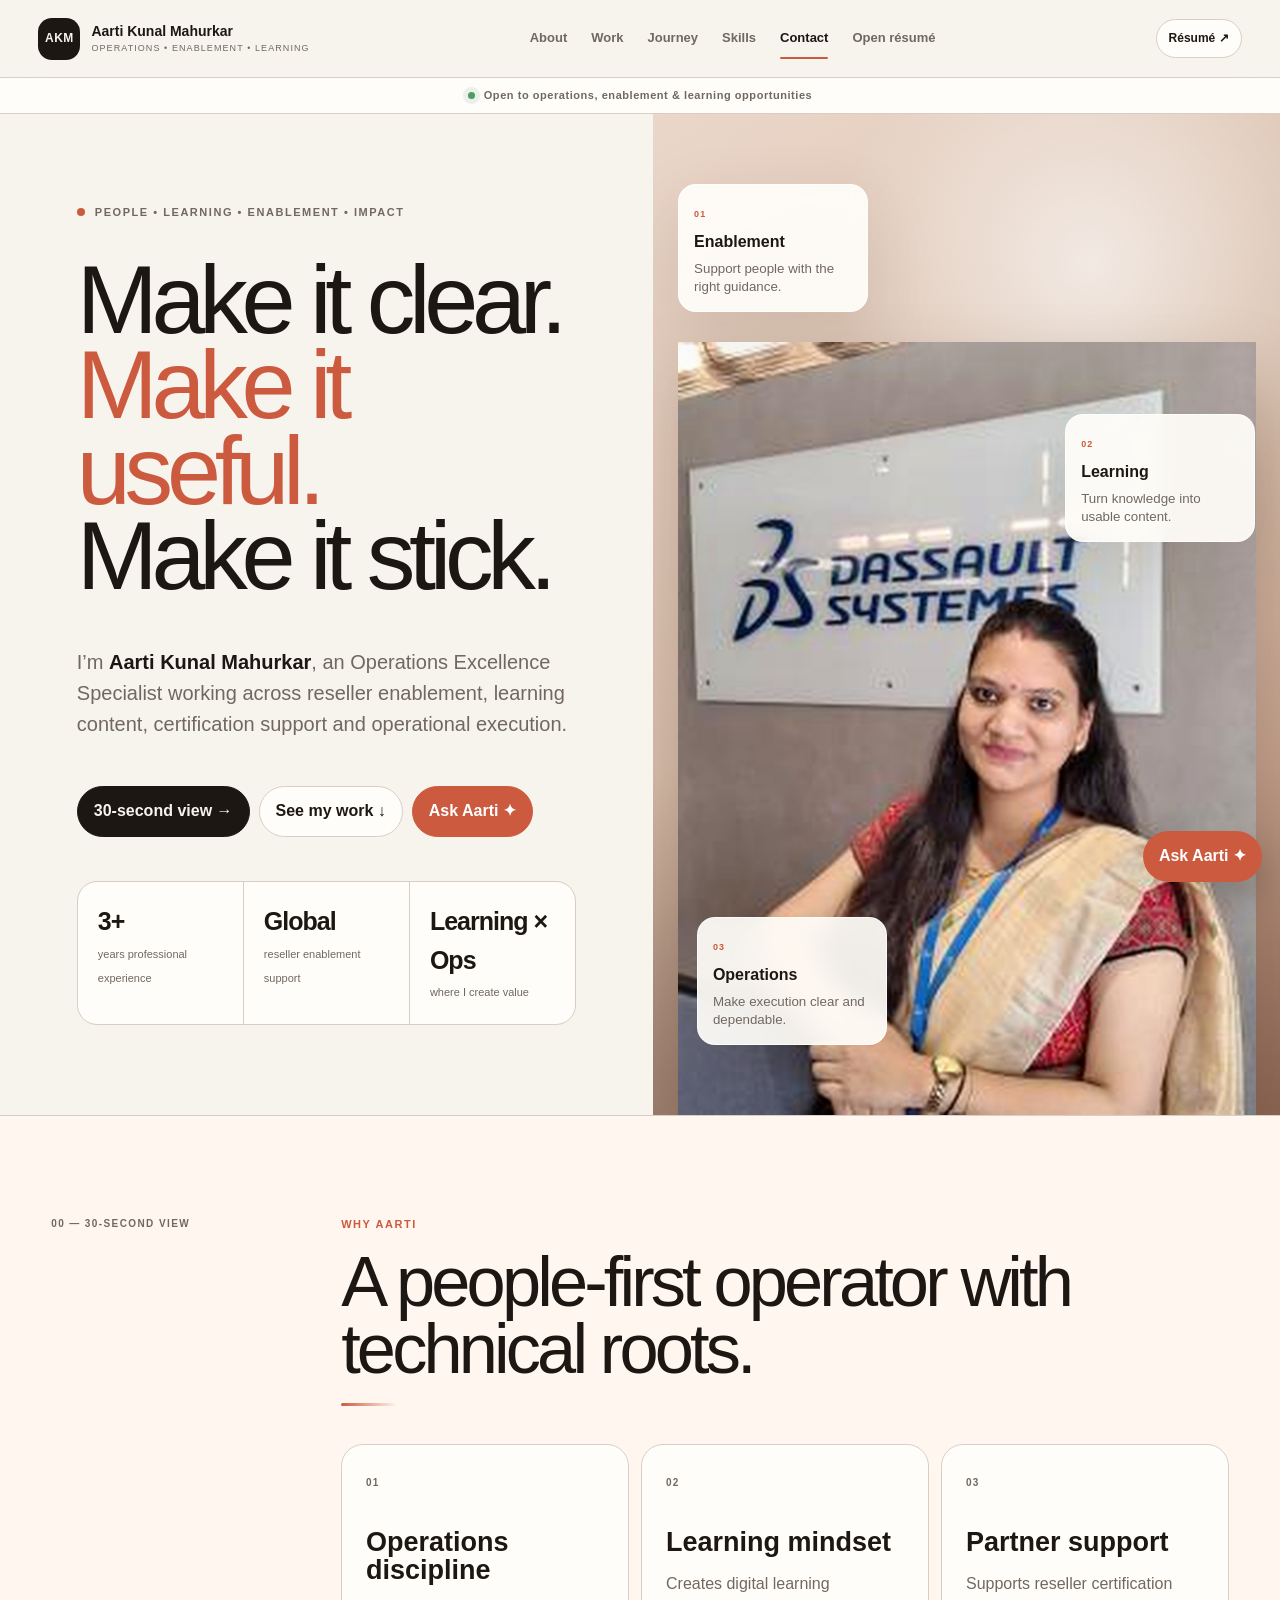
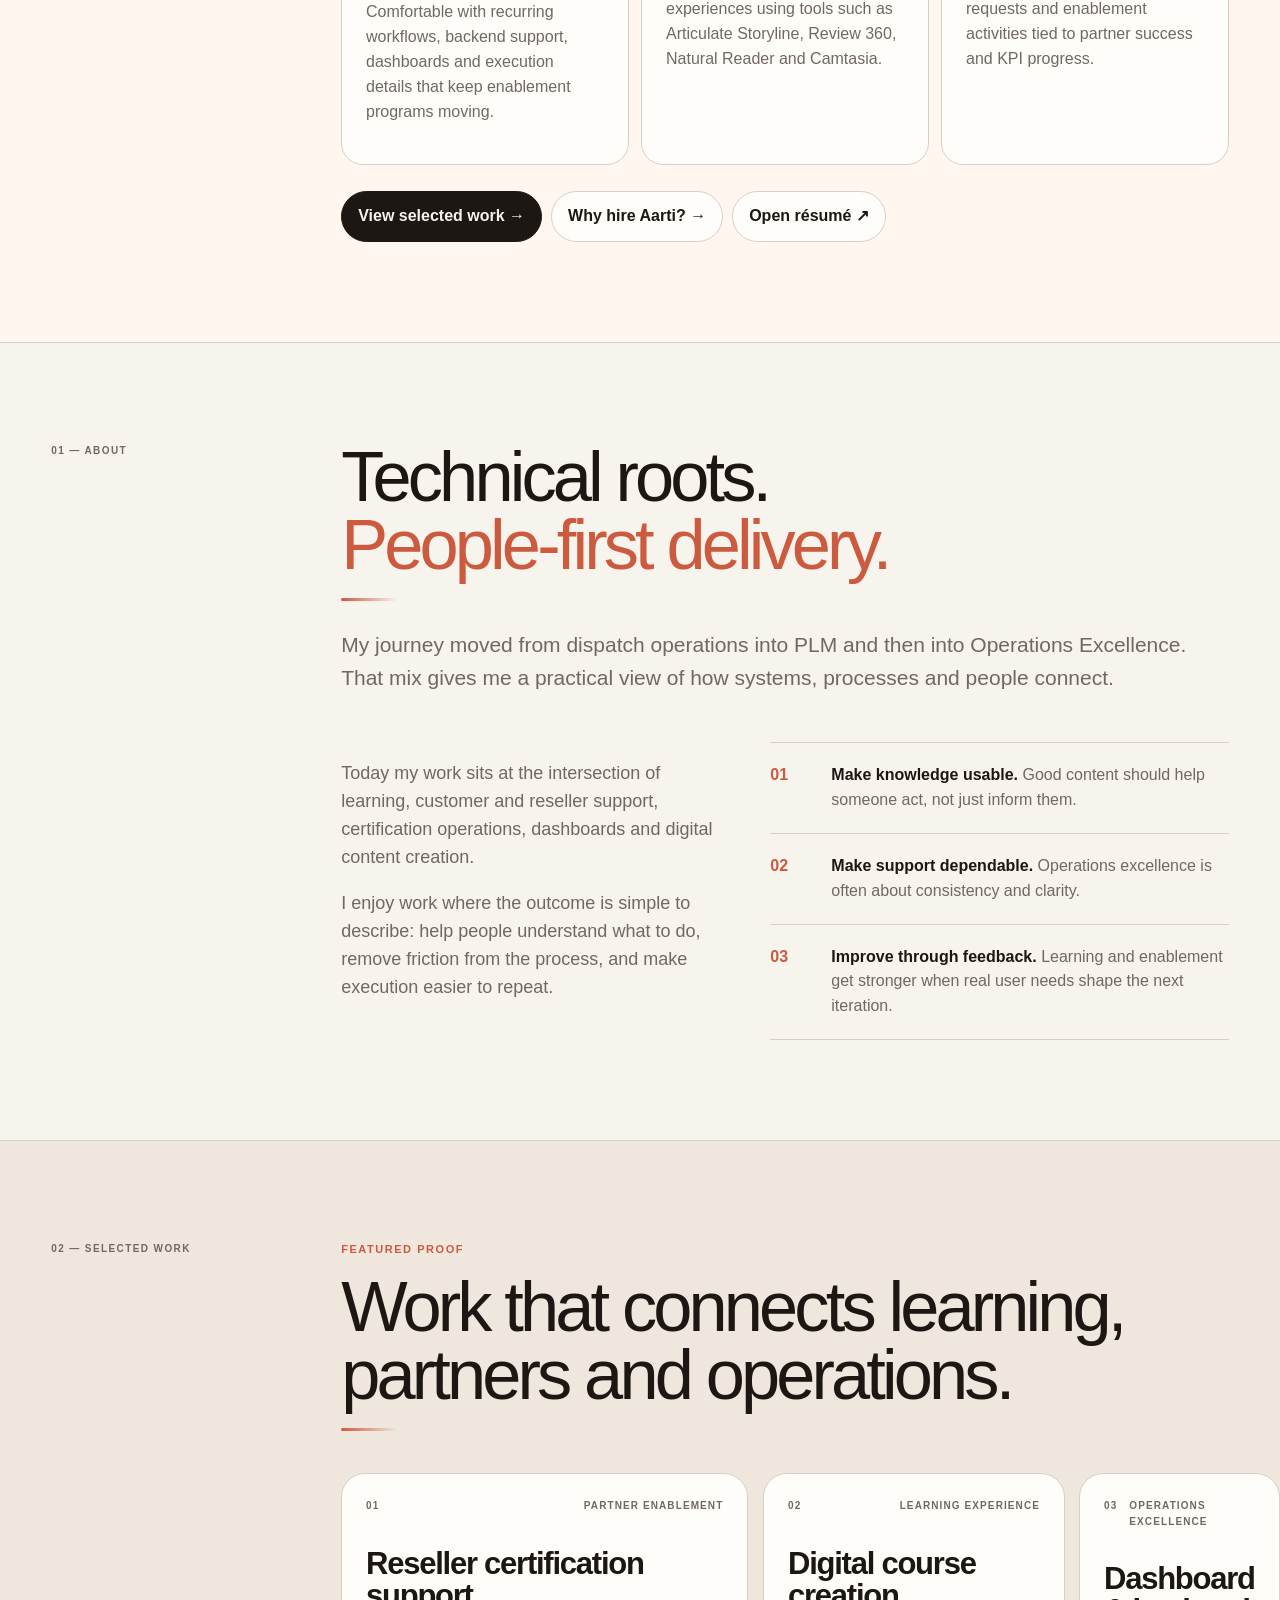
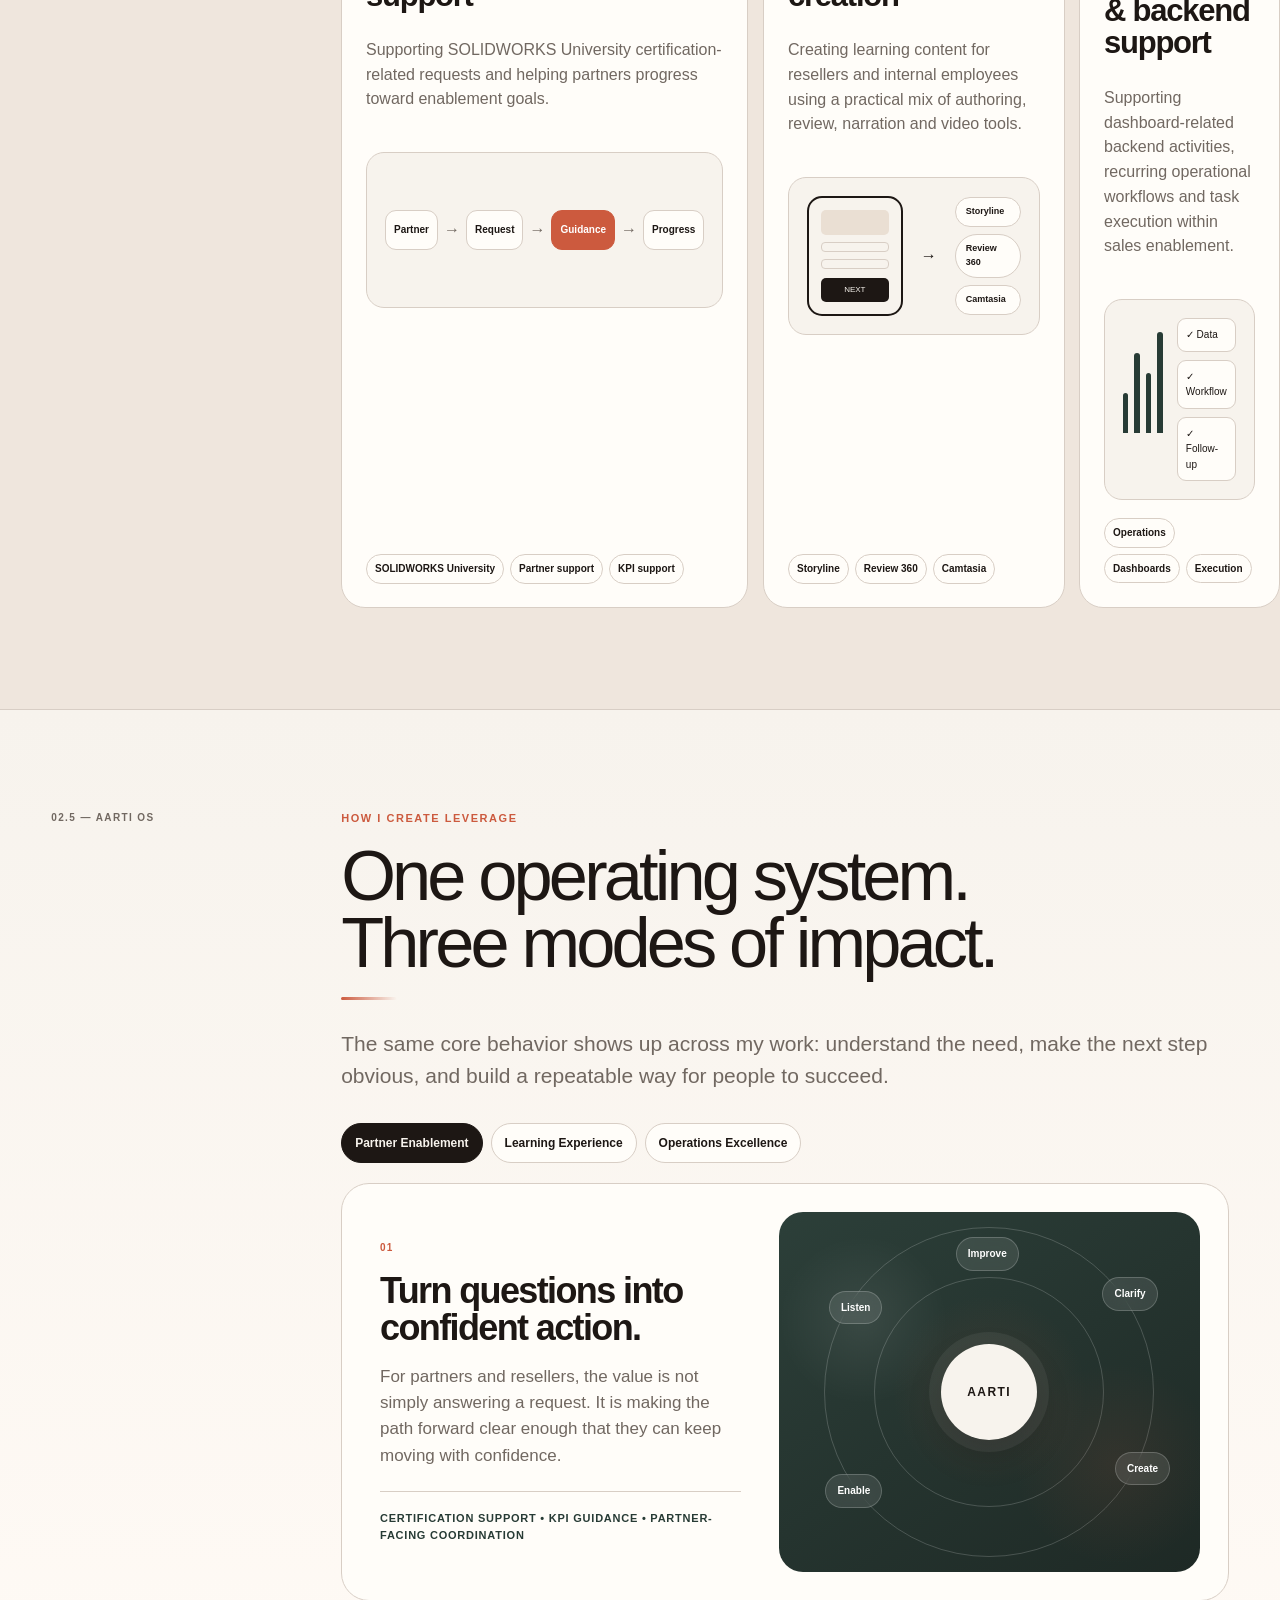
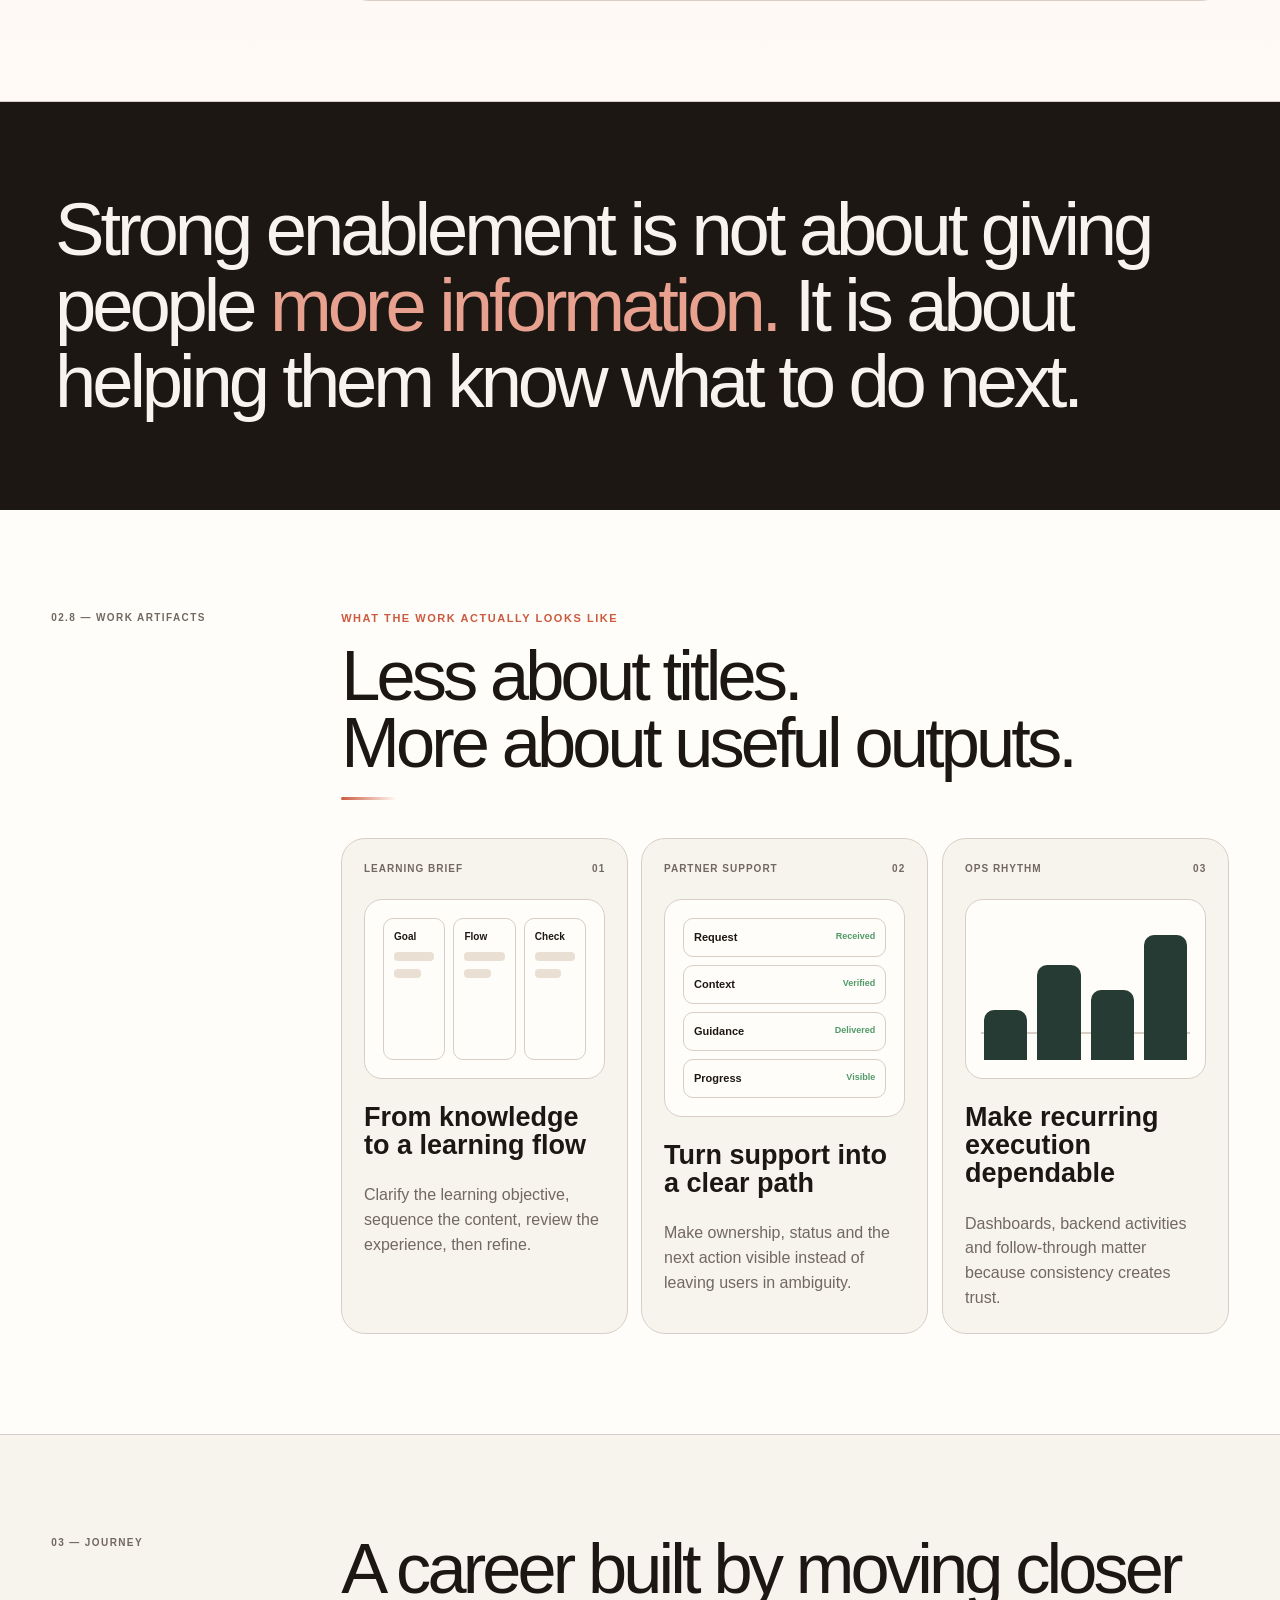
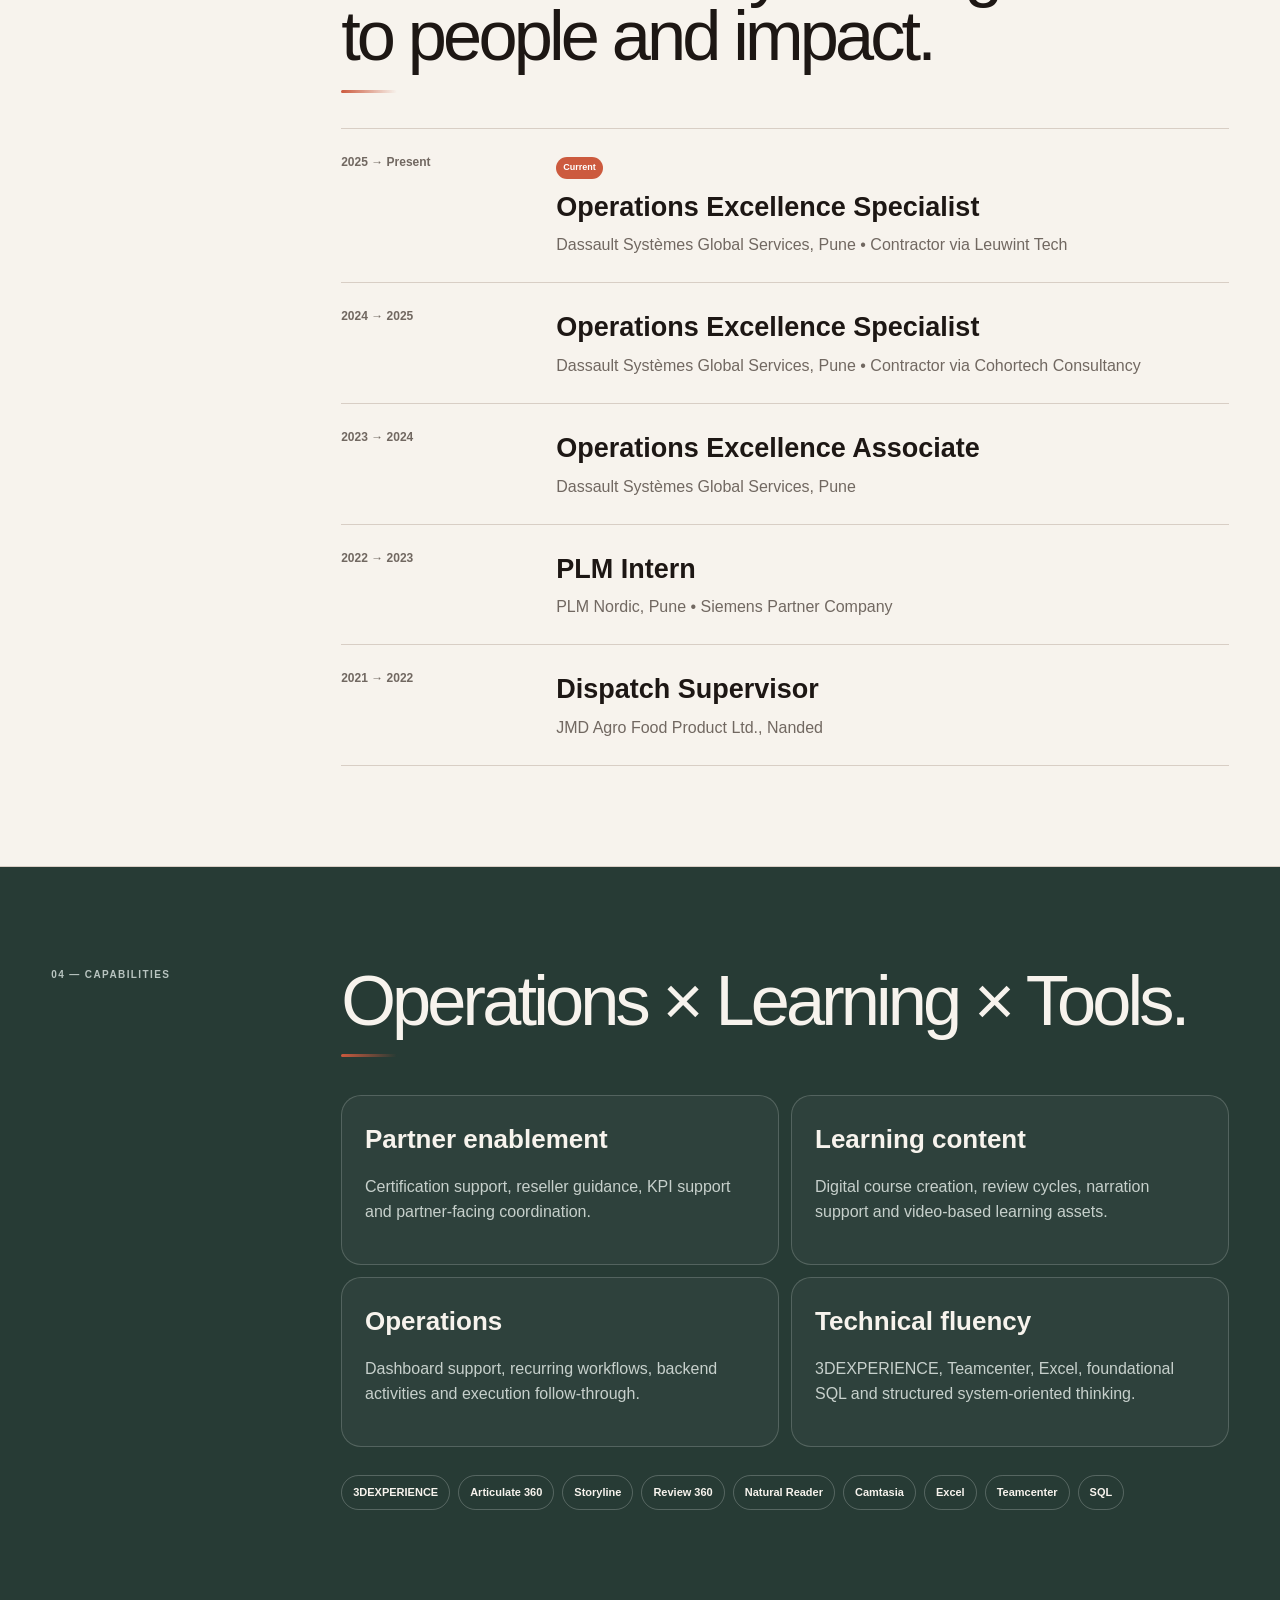
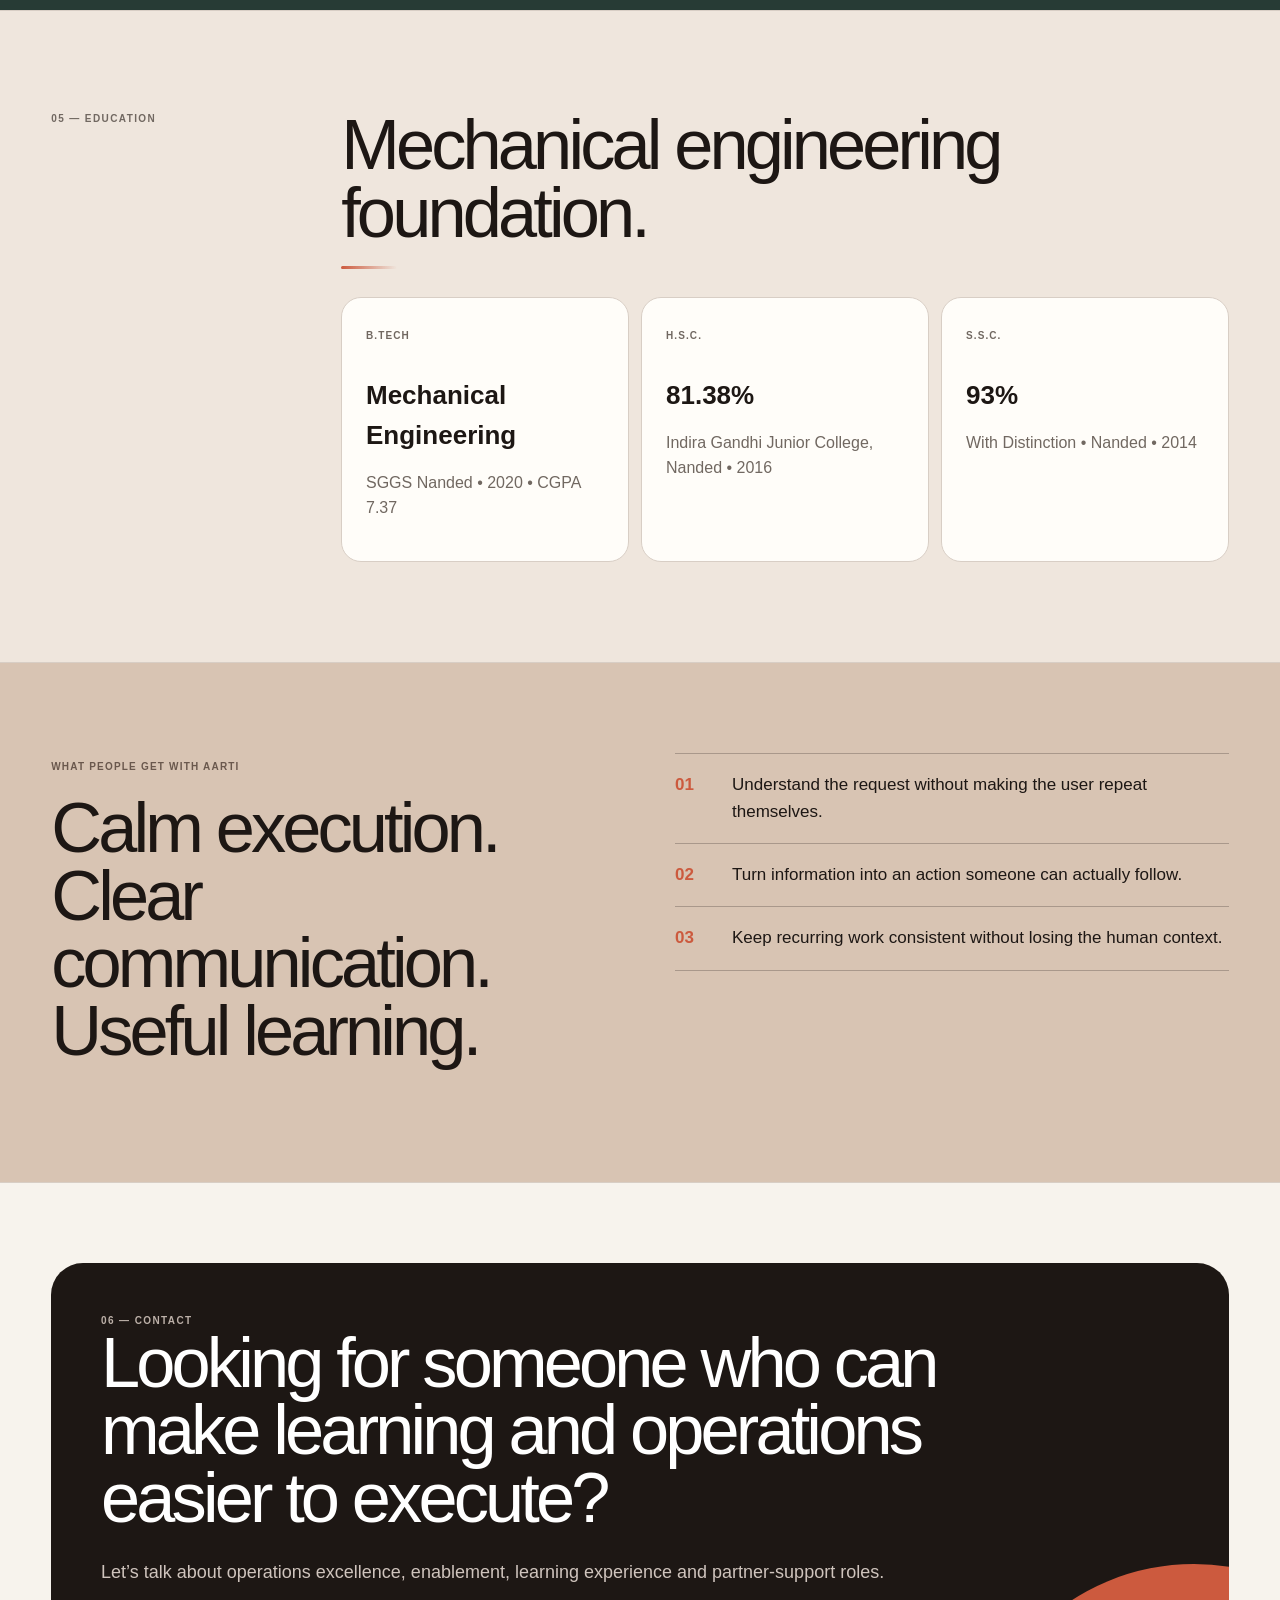
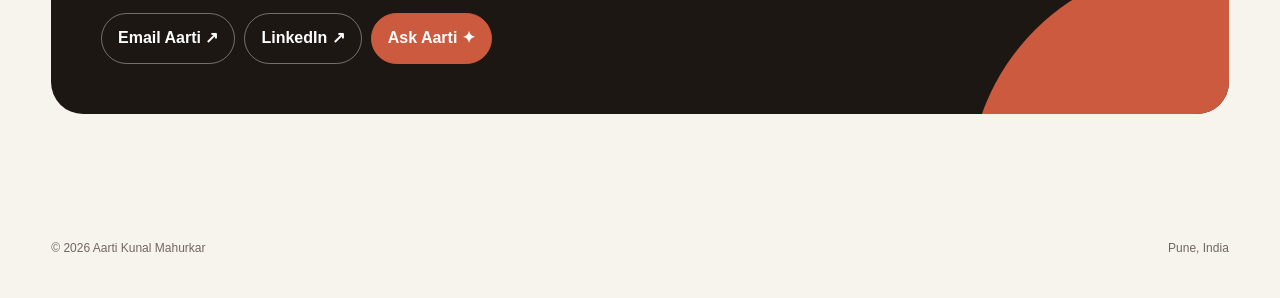
==== commit f2ffc255: "Updated Updated" ====
--- a/index.html
+++ b/index.html
@@ -16,7 +16,7 @@
 <link rel="canonical" href="https://aartikunalmahurkar.github.io/">
 <link rel="icon" href="favicon.svg" type="image/svg+xml">
 <title>Aarti Kunal Mahurkar | Operations Excellence</title>
-<link rel="stylesheet" href="style.css?v=20">
+<link rel="stylesheet" href="style.css?v=23">
 </head>
 <body>
 <header class="site-header">
@@ -24,18 +24,27 @@
     <span class="brand-mark">AKM</span>
     <span class="brand-copy"><b>Aarti Kunal Mahurkar</b><small>Operations • Enablement • Learning</small></span>
   </a>
-  <nav id="nav" class="nav">
-    <a href="#about">About</a>
-    <a href="#work">Work</a>
-    <a href="#journey">Journey</a>
-    <a href="#skills">Skills</a>
-    <a href="#contact">Contact</a>
+  <nav id="nav" class="nav" aria-label="Primary navigation">
+    <div class="nav-mobile-head">
+      <div><small>Explore</small><strong>Aarti’s portfolio</strong></div>
+      <button id="navClose" class="nav-close" type="button" aria-label="Close navigation">×</button>
+    </div>
+    <a href="#about"><span>01</span>About</a>
+    <a href="#work"><span>02</span>Work</a>
+    <a href="#journey"><span>03</span>Journey</a>
+    <a href="#skills"><span>04</span>Skills</a>
+    <a href="#contact"><span>05</span>Contact</a>
+    <a class="nav-resume" href="Aarti_Gaikwad_cv.pdf" target="_blank" rel="noopener"><span>↗</span>Open résumé</a>
   </nav>
   <div class="nav-actions">
     <a class="mini-cta" href="Aarti_Gaikwad_cv.pdf" target="_blank" rel="noopener">Résumé ↗</a>
-    <button id="menu" class="menu" type="button" aria-expanded="false" aria-label="Open menu">☰</button>
+    <button id="menu" class="menu" type="button" aria-expanded="false" aria-controls="nav" aria-label="Open navigation">
+      <span class="menu-label">Menu</span>
+      <span class="menu-icon" aria-hidden="true"><i></i><i></i><i></i></span>
+    </button>
   </div>
 </header>
+<div id="navBackdrop" class="nav-backdrop" aria-hidden="true"></div>
 
 <main id="top"><div class="status-ribbon"><span></span> Open to operations, enablement & learning opportunities</div>
 <section class="hero">
@@ -327,6 +336,7 @@
     <button type="submit">Send</button>
   </form>
 </div>
-<script src="script.js?v=20"></script>
+<script src="script.js?v=23"></script>
+<script src="motion.js?v=23"></script>
 </body>
 </html>
--- a/style.css
+++ b/style.css
@@ -28,3 +28,432 @@
 @media(prefers-reduced-motion:no-preference){.constellation .orbit-a{animation:spin 22s linear infinite}.constellation .orbit-b{animation:spinBack 30s linear infinite}.core{animation:breathe 4s ease-in-out infinite}@keyframes spin{to{transform:translate(-50%,-50%) rotate(360deg)}}@keyframes spinBack{to{transform:translate(-50%,-50%) rotate(-360deg)}}@keyframes breathe{50%{box-shadow:0 0 0 22px rgba(255,255,255,.035)}}}
 @media(max-width:980px){.lens-stage{grid-template-columns:1fr}.artifact-grid{grid-template-columns:1fr}.signature-strip-grid{grid-template-columns:1fr;gap:28px}}
 @media(max-width:650px){.status-ribbon{font-size:9px;text-align:center}.lens-stage{padding:18px}.lens-copy h3{font-size:30px}.constellation{min-height:310px}.artifact-card{min-height:0}.signature-strip{padding:65px 14px}.signature-points p{font-size:15px}}
+
+
+/* Mobile navigation reliability fix */
+@media(max-width:980px){
+  body.menu-lock{overflow:hidden}
+  .site-header{z-index:100}
+  .nav{
+    display:none;
+    position:fixed;
+    top:78px;
+    left:0;
+    right:0;
+    bottom:0;
+    z-index:99;
+    background:rgba(255,253,249,.98);
+    backdrop-filter:blur(18px);
+    padding:24px 4vw max(30px,env(safe-area-inset-bottom));
+    flex-direction:column;
+    gap:0;
+    overflow-y:auto;
+    border-top:1px solid var(--line);
+  }
+  .nav.open{display:flex}
+  .nav a{
+    display:flex;
+    align-items:center;
+    min-height:64px;
+    padding:0;
+    border-bottom:1px solid var(--line);
+    font-size:22px;
+    font-weight:750;
+    color:var(--ink);
+  }
+  .menu{
+    position:relative;
+    z-index:101;
+    display:grid;
+    place-items:center;
+    width:54px;
+    height:54px;
+    padding:0;
+    font-size:25px;
+    line-height:1;
+    cursor:pointer;
+    touch-action:manipulation;
+  }
+}
+@media(max-width:650px){
+  .nav{top:68px;padding-left:18px;padding-right:18px}
+  .menu{width:52px;height:52px}
+}
+
+
+/* =========================================================
+   Mobile navigation v22 — premium side drawer
+   ========================================================= */
+.nav-mobile-head,.nav-backdrop{display:none}
+.nav a>span{display:none}
+
+@media(max-width:980px){
+  body.menu-lock{overflow:hidden;touch-action:none}
+
+  .site-header{
+    position:sticky;
+    top:0;
+    z-index:140;
+  }
+
+  .menu{
+    display:flex!important;
+    align-items:center;
+    gap:10px;
+    width:auto!important;
+    height:48px!important;
+    padding:0 14px!important;
+    border:1px solid var(--line);
+    border-radius:999px;
+    background:var(--paper);
+    box-shadow:0 8px 24px rgba(57,38,28,.08);
+    position:relative;
+    z-index:145;
+    cursor:pointer;
+    touch-action:manipulation;
+    -webkit-tap-highlight-color:transparent;
+  }
+  .menu-label{
+    display:block;
+    font-size:12px;
+    font-weight:850;
+    letter-spacing:.04em;
+  }
+  .menu-icon{
+    width:19px;
+    height:14px;
+    display:flex;
+    flex-direction:column;
+    justify-content:space-between;
+  }
+  .menu-icon i{
+    display:block;
+    width:19px;
+    height:2px;
+    background:var(--ink);
+    border-radius:99px;
+    transform-origin:center;
+    transition:transform .25s ease,opacity .2s ease;
+  }
+  .menu.open .menu-icon i:nth-child(1){transform:translateY(6px) rotate(45deg)}
+  .menu.open .menu-icon i:nth-child(2){opacity:0}
+  .menu.open .menu-icon i:nth-child(3){transform:translateY(-6px) rotate(-45deg)}
+
+  .nav-backdrop{
+    display:block;
+    position:fixed;
+    inset:0;
+    z-index:150;
+    background:rgba(29,23,20,.46);
+    backdrop-filter:blur(3px);
+    -webkit-backdrop-filter:blur(3px);
+    opacity:0;
+    visibility:hidden;
+    pointer-events:none;
+    transition:opacity .25s ease,visibility .25s ease;
+  }
+  .nav-backdrop.open{
+    opacity:1;
+    visibility:visible;
+    pointer-events:auto;
+  }
+
+  .nav{
+    display:flex!important;
+    position:fixed!important;
+    top:0!important;
+    right:0!important;
+    bottom:0!important;
+    left:auto!important;
+    z-index:160!important;
+    width:min(390px,88vw)!important;
+    padding:20px 18px max(24px,env(safe-area-inset-bottom))!important;
+    background:var(--paper)!important;
+    border:0!important;
+    box-shadow:-24px 0 70px rgba(29,23,20,.18)!important;
+    flex-direction:column!important;
+    gap:0!important;
+    overflow-y:auto!important;
+    transform:translateX(104%);
+    visibility:hidden;
+    pointer-events:none;
+    transition:transform .32s cubic-bezier(.22,.82,.2,1),visibility .32s ease;
+  }
+  .nav.open{
+    transform:translateX(0);
+    visibility:visible;
+    pointer-events:auto;
+  }
+
+  .nav-mobile-head{
+    display:flex;
+    align-items:center;
+    justify-content:space-between;
+    gap:18px;
+    padding:4px 2px 24px;
+    margin-bottom:8px;
+    border-bottom:1px solid var(--line);
+  }
+  .nav-mobile-head div{display:grid;gap:2px}
+  .nav-mobile-head small{
+    font-size:9px;
+    letter-spacing:.13em;
+    text-transform:uppercase;
+    color:var(--muted);
+    font-weight:850;
+  }
+  .nav-mobile-head strong{
+    font-size:19px;
+    letter-spacing:-.02em;
+  }
+  .nav-close{
+    width:44px;
+    height:44px;
+    flex:0 0 44px;
+    display:grid;
+    place-items:center;
+    border:1px solid var(--line);
+    border-radius:50%;
+    background:var(--bg);
+    font-size:28px;
+    line-height:1;
+    cursor:pointer;
+  }
+
+  .nav a{
+    display:grid!important;
+    grid-template-columns:38px 1fr;
+    align-items:center;
+    min-height:68px!important;
+    padding:0 4px!important;
+    border-bottom:1px solid var(--line)!important;
+    color:var(--ink)!important;
+    font-size:25px!important;
+    line-height:1!important;
+    letter-spacing:-.025em;
+    font-weight:650!important;
+  }
+  .nav a>span{
+    display:block;
+    font-size:9px;
+    letter-spacing:.1em;
+    color:var(--accent);
+    font-weight:900;
+  }
+  .nav a:active{background:var(--bg)}
+  .nav .nav-resume{
+    margin-top:18px;
+    min-height:52px!important;
+    border:1px solid var(--ink)!important;
+    border-radius:999px;
+    background:var(--ink);
+    color:var(--bg)!important;
+    padding:0 16px!important;
+    font-size:14px!important;
+    grid-template-columns:24px 1fr;
+  }
+  .nav .nav-resume>span{color:var(--bg)}
+
+  .mini-cta{display:none}
+}
+
+@media(max-width:650px){
+  .site-header{min-height:68px}
+  .menu{height:44px!important;padding:0 12px!important}
+  .menu-label{font-size:11px}
+  .nav{width:min(360px,90vw)!important;padding-top:max(16px,env(safe-area-inset-top))!important}
+}
+
+@media(prefers-reduced-motion:reduce){
+  .nav,.nav-backdrop,.menu-icon i{transition:none!important}
+}
+
+
+/* =========================================================
+   Professional motion & visual polish v23
+   ========================================================= */
+.page-progress{
+  position:fixed;
+  left:0;top:0;
+  width:100%;
+  height:3px;
+  z-index:300;
+  transform-origin:left center;
+  transform:scaleX(0);
+  background:linear-gradient(90deg,var(--accent),#ef9a79,var(--accent2));
+  pointer-events:none;
+}
+
+.motion-ready .hero-copy .eyebrow{animation:heroRise .55s both}
+.motion-ready .hero-copy h1{animation:heroRise .72s .06s both}
+.motion-ready .hero-copy .hero-lead{animation:heroRise .72s .12s both}
+.motion-ready .hero-copy .hero-actions{animation:heroRise .72s .18s both}
+.motion-ready .hero-copy .hero-signals{animation:heroRise .72s .24s both}
+.motion-ready .hero-visual{animation:heroVisualIn .9s .08s both}
+
+@keyframes heroRise{
+  from{opacity:0;transform:translateY(22px)}
+  to{opacity:1;transform:none}
+}
+@keyframes heroVisualIn{
+  from{opacity:.1;transform:scale(1.025)}
+  to{opacity:1;transform:scale(1)}
+}
+
+.reveal{
+  opacity:0;
+  transform:translateY(24px);
+  transition:
+    opacity .66s cubic-bezier(.2,.72,.25,1),
+    transform .66s cubic-bezier(.2,.72,.25,1);
+  transition-delay:var(--reveal-delay,0ms);
+}
+.reveal.revealed{opacity:1;transform:none}
+
+/* richer hover hierarchy */
+.signal-grid article,
+.work-card,
+.cap-grid article,
+.education-grid article,
+.artifact-card,
+.lens-stage,
+.contact-card{
+  will-change:transform;
+}
+.signal-grid article:hover,
+.cap-grid article:hover,
+.education-grid article:hover,
+.artifact-card:hover{
+  transform:translateY(-4px);
+  box-shadow:var(--shadow);
+}
+
+.work-card{
+  transform-style:preserve-3d;
+}
+.work-card h3,
+.work-card .work-visual,
+.work-card .tags{
+  transform:translateZ(0);
+}
+
+.floating-card{
+  transition:transform .32s cubic-bezier(.2,.72,.25,1),box-shadow .3s ease;
+}
+.hero-visual:hover .floating-card{box-shadow:0 26px 70px rgba(54,34,22,.18)}
+
+.portrait-shell{
+  transition:transform .32s cubic-bezier(.2,.72,.25,1);
+}
+
+/* subtle shimmer line under key headings */
+.section h2,.recruiter h2{
+  position:relative;
+}
+.section h2:after,.recruiter h2:after{
+  content:"";
+  display:block;
+  width:56px;
+  height:3px;
+  border-radius:999px;
+  margin-top:20px;
+  background:linear-gradient(90deg,var(--accent),transparent);
+  transform-origin:left;
+  transition:width .35s ease;
+}
+.section:hover h2:after,.recruiter:hover h2:after{width:92px}
+
+/* active desktop navigation */
+@media(min-width:981px){
+  .nav a{
+    position:relative;
+  }
+  .nav a:after{
+    content:"";
+    position:absolute;
+    left:0;right:0;
+    bottom:-10px;
+    height:2px;
+    border-radius:99px;
+    background:var(--accent);
+    transform:scaleX(0);
+    transform-origin:left;
+    transition:transform .22s ease;
+  }
+  .nav a:hover:after,.nav a.active-section:after{transform:scaleX(1)}
+  .nav a.active-section{color:var(--ink)}
+}
+
+/* professional button finish */
+.btn,.mini-cta,.menu{
+  position:relative;
+  overflow:hidden;
+}
+.btn:before,.mini-cta:before{
+  content:"";
+  position:absolute;
+  inset:0;
+  background:linear-gradient(110deg,transparent 15%,rgba(255,255,255,.24) 45%,transparent 75%);
+  transform:translateX(-130%);
+  transition:transform .55s ease;
+  pointer-events:none;
+}
+.btn:hover:before,.mini-cta:hover:before{transform:translateX(130%)}
+
+/* Aarti OS transition */
+.lens-stage.panel-swap{animation:panelSwap .34s ease both}
+@keyframes panelSwap{
+  from{opacity:.45;transform:translateY(8px)}
+  to{opacity:1;transform:none}
+}
+
+/* make orbit feel more premium */
+.constellation:after{
+  content:"";
+  position:absolute;
+  inset:0;
+  background:
+    radial-gradient(circle at 20% 30%,rgba(255,255,255,.08),transparent 20%),
+    radial-gradient(circle at 80% 70%,rgba(204,90,62,.10),transparent 24%);
+  pointer-events:none;
+}
+.core{box-shadow:0 0 0 12px rgba(255,255,255,.06),0 15px 35px rgba(0,0,0,.18)}
+
+/* tiny card accent motion */
+@media(hover:hover) and (pointer:fine){
+  .work-card:hover .work-top span:last-child,
+  .signal-grid article:hover>span,
+  .artifact-card:hover .artifact-top span:last-child{
+    color:var(--accent);
+  }
+  .tool-cloud span{transition:transform .2s ease,border-color .2s ease,background .2s ease}
+  .tool-cloud span:hover{
+    transform:translateY(-2px);
+    border-color:rgba(255,255,255,.5);
+    background:rgba(255,255,255,.07);
+  }
+}
+
+/* mobile remains composed rather than busy */
+@media(max-width:650px){
+  .reveal{transform:translateY(16px)}
+  .section h2:after,.recruiter h2:after{margin-top:14px}
+}
+
+/* accessibility */
+@media(prefers-reduced-motion:reduce){
+  .page-progress{display:none!important}
+  .motion-ready .hero-copy .eyebrow,
+  .motion-ready .hero-copy h1,
+  .motion-ready .hero-copy .hero-lead,
+  .motion-ready .hero-copy .hero-actions,
+  .motion-ready .hero-copy .hero-signals,
+  .motion-ready .hero-visual,
+  .reveal,.reveal.revealed,.lens-stage.panel-swap{
+    animation:none!important;
+    transition:none!important;
+    opacity:1!important;
+    transform:none!important;
+  }
+  .floating-card,.portrait-shell,.work-card,.btn{transition:none!important}
+}
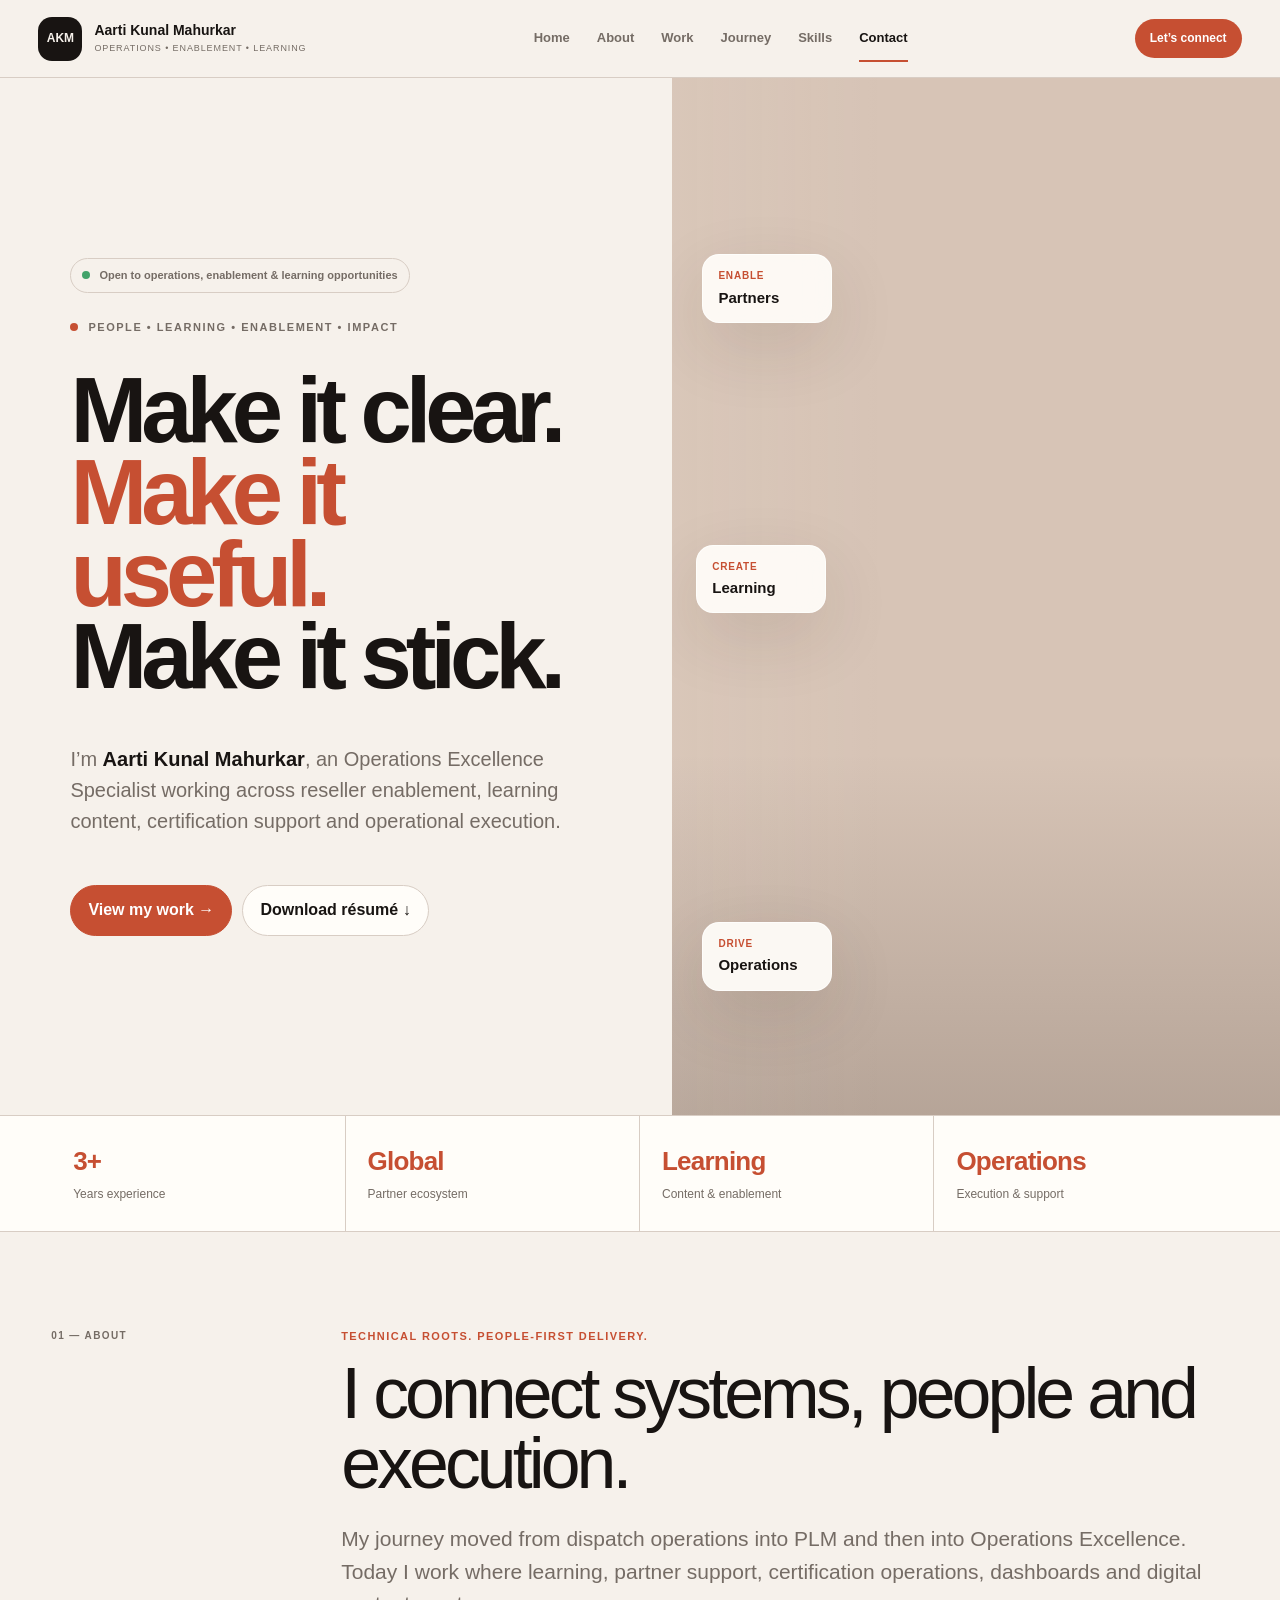
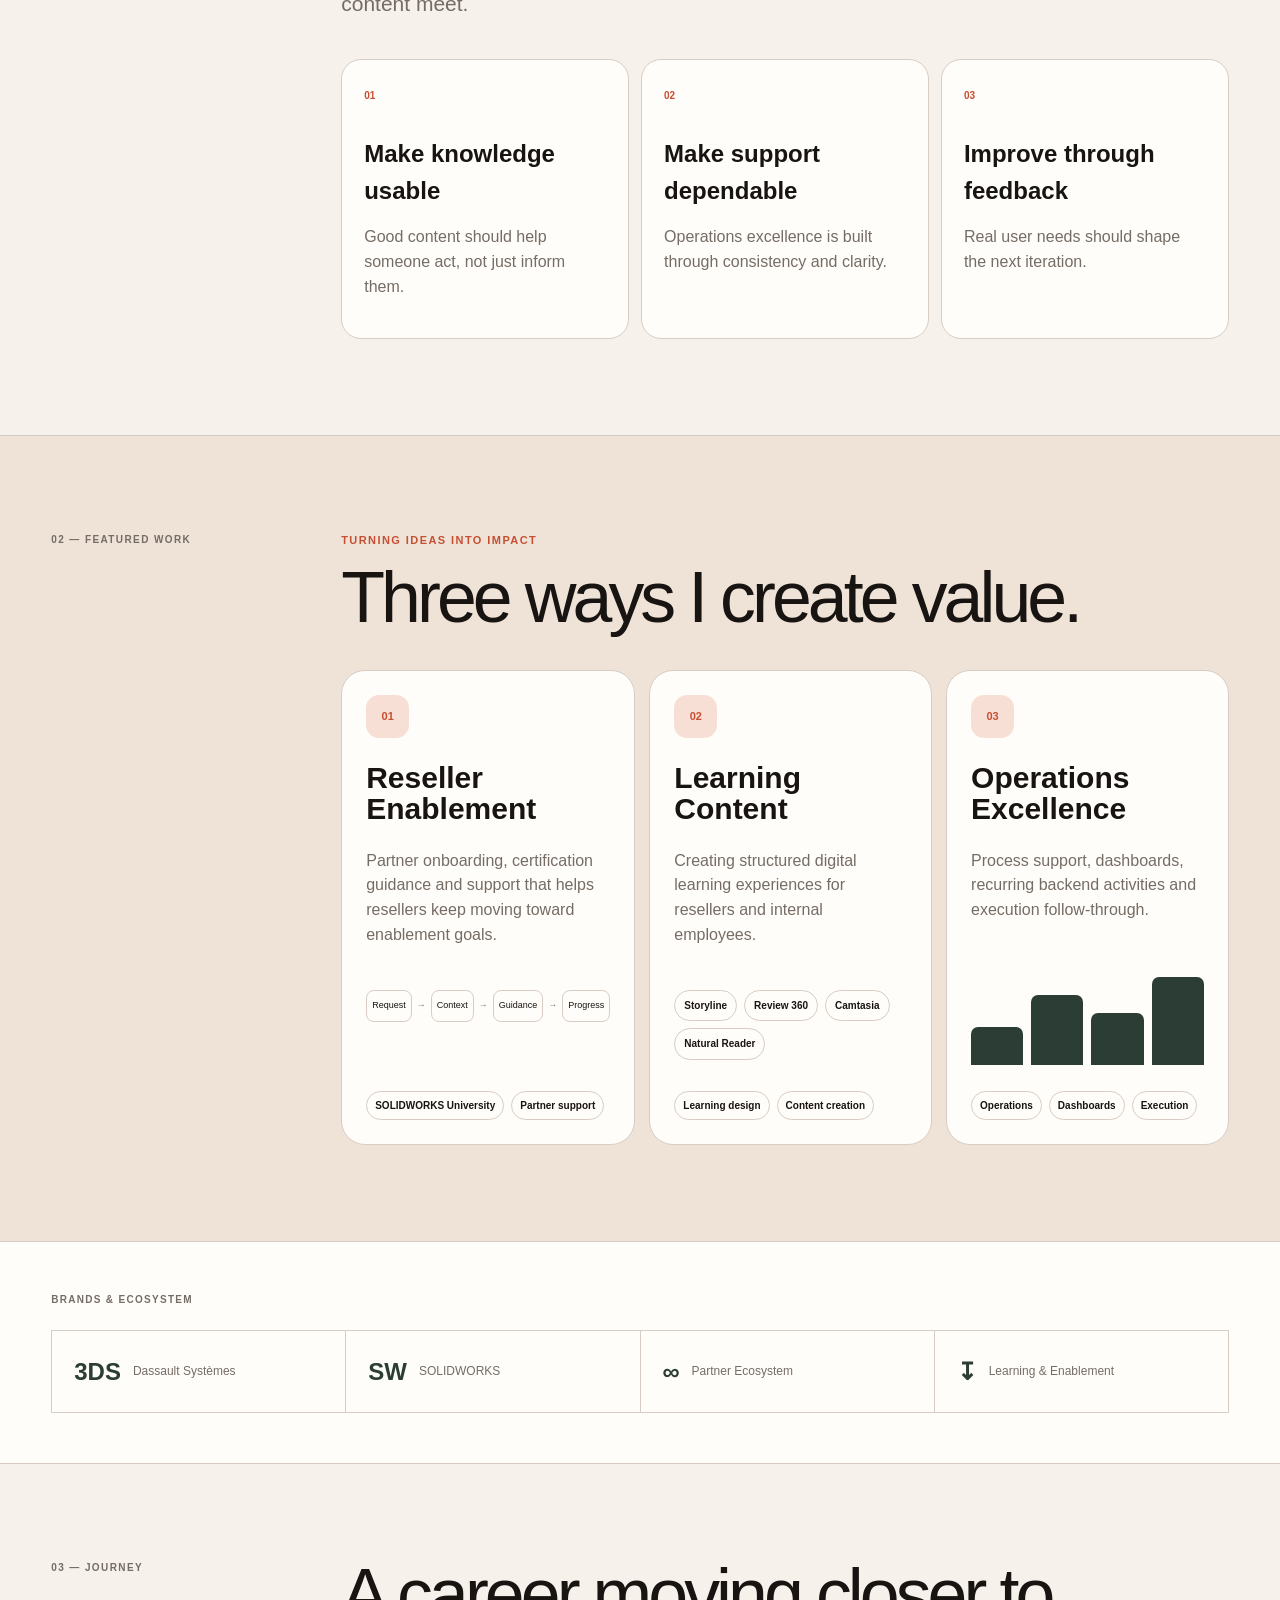
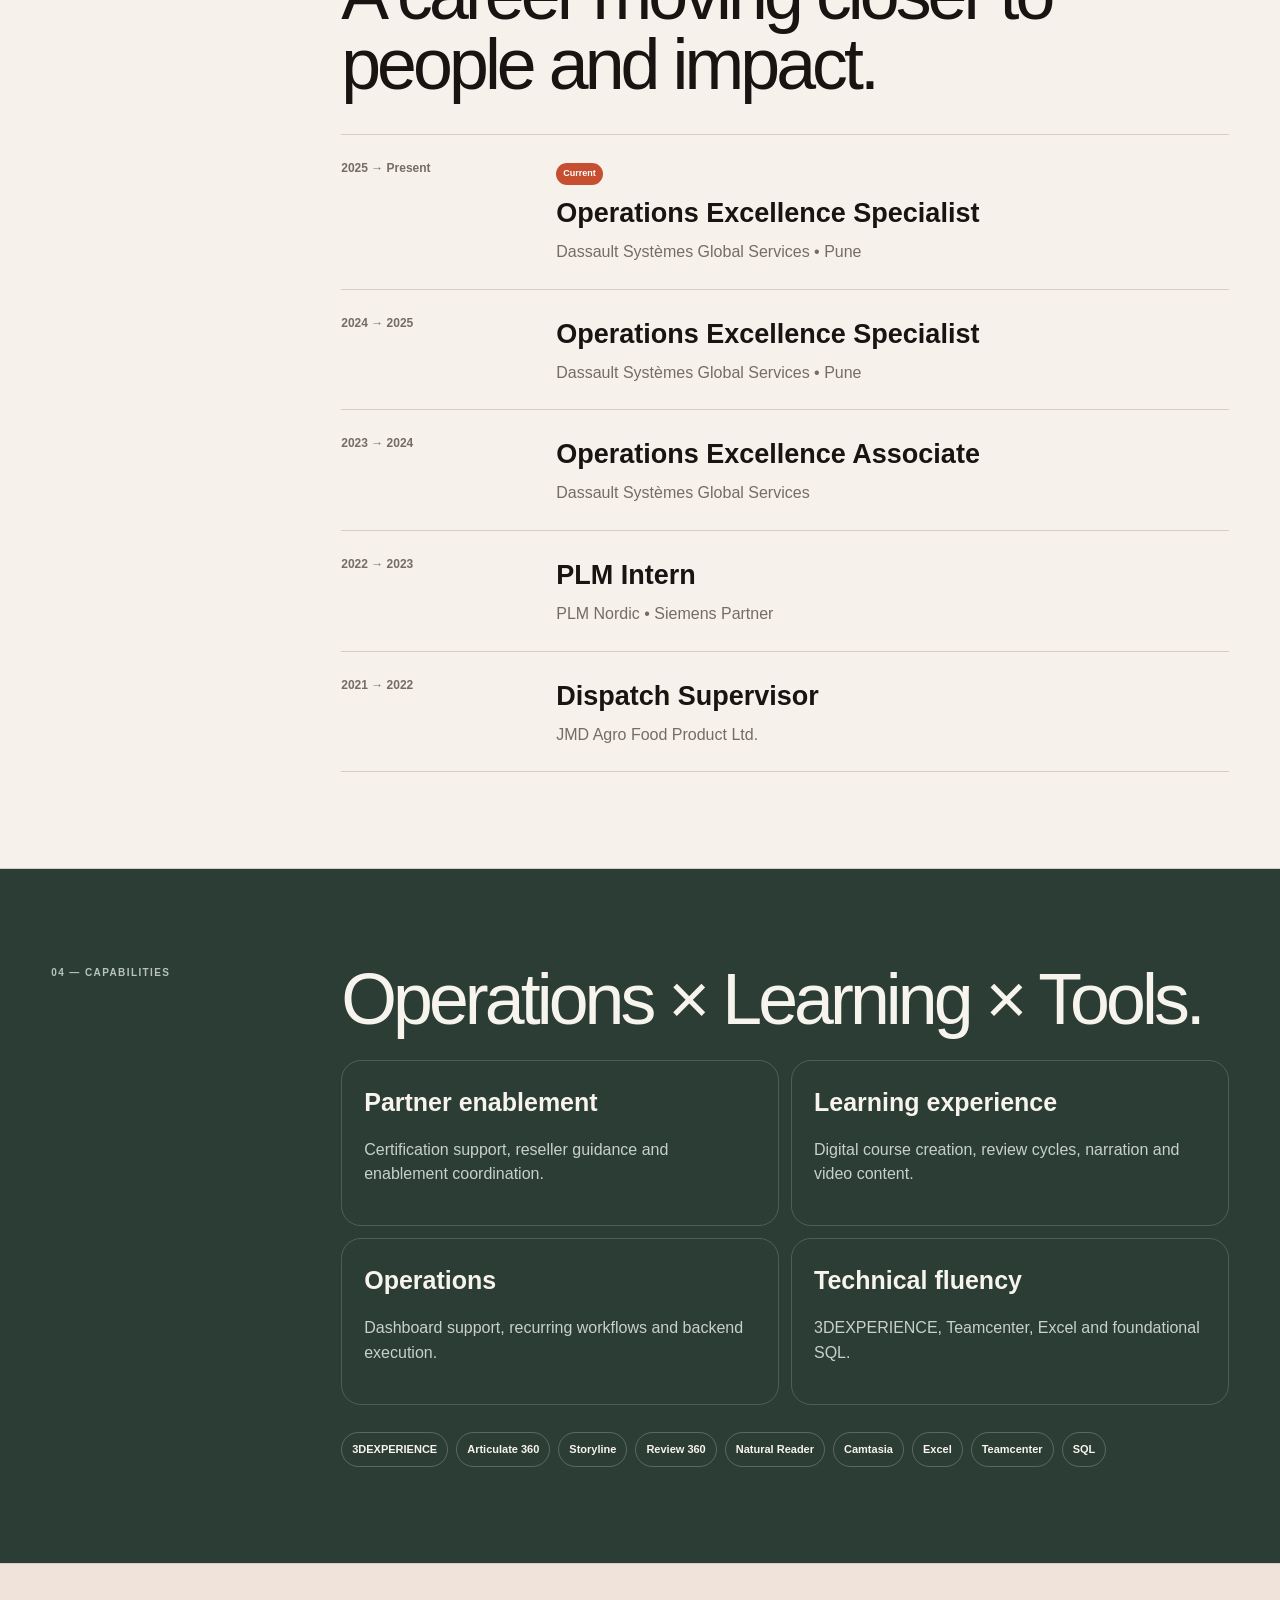
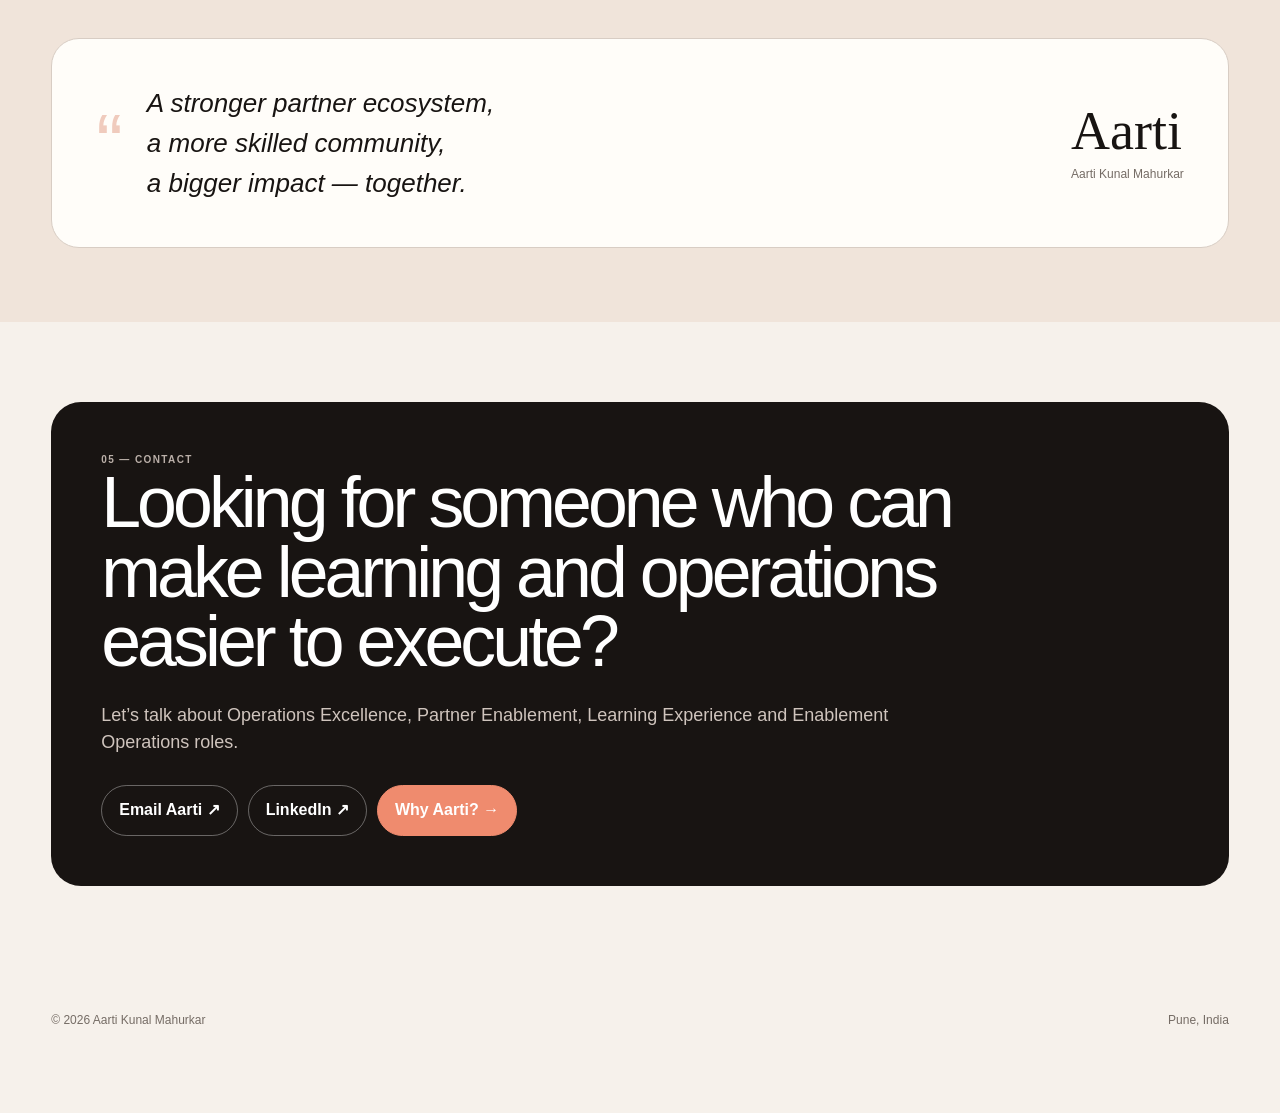
==== commit 6362b0ba: "Updated Updated" ====
--- a/index.html
+++ b/index.html
@@ -3,155 +3,153 @@
 <head>
 <meta charset="utf-8">
 <meta name="viewport" content="width=device-width,initial-scale=1,viewport-fit=cover">
-<meta name="theme-color" content="#f7f3ed">
-<meta name="description" content="Aarti Kunal Mahurkar — Operations Excellence, Learning Experience, Partner Enablement and ecosystem support.">
+<meta name="theme-color" content="#f6f1eb">
+<meta name="description" content="Aarti Kunal Mahurkar — Operations Excellence, Partner Enablement and Learning Experience.">
 <meta name="author" content="Aarti Kunal Mahurkar">
 <meta name="robots" content="index,follow">
 <meta property="og:type" content="website">
 <meta property="og:title" content="Aarti Kunal Mahurkar — Operations Excellence">
-<meta property="og:description" content="People-first operations, learning and reseller enablement.">
+<meta property="og:description" content="Make it clear. Make it useful. Make it stick.">
 <meta property="og:image" content="https://aartikunalmahurkar.github.io/og-card.png">
 <meta property="og:url" content="https://aartikunalmahurkar.github.io/">
 <meta name="twitter:card" content="summary_large_image">
 <link rel="canonical" href="https://aartikunalmahurkar.github.io/">
 <link rel="icon" href="favicon.svg" type="image/svg+xml">
+<link rel="preload" as="image" href="aarti-office.webp" type="image/webp">
 <title>Aarti Kunal Mahurkar | Operations Excellence</title>
-<link rel="stylesheet" href="style.css?v=23">
+<link rel="stylesheet" href="style.css?v=24">
 </head>
 <body>
+<div id="scrollProgress" class="scroll-progress"></div>
+
 <header class="site-header">
-  <a class="brand" href="#top" aria-label="Aarti Kunal Mahurkar home">
+  <a class="brand" href="#top" aria-label="Aarti home">
     <span class="brand-mark">AKM</span>
     <span class="brand-copy"><b>Aarti Kunal Mahurkar</b><small>Operations • Enablement • Learning</small></span>
   </a>
-  <nav id="nav" class="nav" aria-label="Primary navigation">
-    <div class="nav-mobile-head">
-      <div><small>Explore</small><strong>Aarti’s portfolio</strong></div>
-      <button id="navClose" class="nav-close" type="button" aria-label="Close navigation">×</button>
-    </div>
-    <a href="#about"><span>01</span>About</a>
-    <a href="#work"><span>02</span>Work</a>
-    <a href="#journey"><span>03</span>Journey</a>
-    <a href="#skills"><span>04</span>Skills</a>
-    <a href="#contact"><span>05</span>Contact</a>
-    <a class="nav-resume" href="Aarti_Gaikwad_cv.pdf" target="_blank" rel="noopener"><span>↗</span>Open résumé</a>
+
+  <nav class="desktop-nav" aria-label="Primary">
+    <a href="#top">Home</a>
+    <a href="#about">About</a>
+    <a href="#work">Work</a>
+    <a href="#journey">Journey</a>
+    <a href="#skills">Skills</a>
+    <a href="#contact">Contact</a>
   </nav>
-  <div class="nav-actions">
-    <a class="mini-cta" href="Aarti_Gaikwad_cv.pdf" target="_blank" rel="noopener">Résumé ↗</a>
-    <button id="menu" class="menu" type="button" aria-expanded="false" aria-controls="nav" aria-label="Open navigation">
-      <span class="menu-label">Menu</span>
-      <span class="menu-icon" aria-hidden="true"><i></i><i></i><i></i></span>
+
+  <div class="header-actions">
+    <a class="header-cta" href="#contact">Let’s connect</a>
+    <button id="menuButton" class="menu-button" type="button" aria-expanded="false" aria-controls="mobileDrawer" aria-label="Open navigation">
+      <span>Menu</span>
+      <i></i><i></i><i></i>
     </button>
   </div>
 </header>
-<div id="navBackdrop" class="nav-backdrop" aria-hidden="true"></div>
-
-<main id="top"><div class="status-ribbon"><span></span> Open to operations, enablement & learning opportunities</div>
+
+<div id="drawerBackdrop" class="drawer-backdrop" aria-hidden="true"></div>
+<aside id="mobileDrawer" class="mobile-drawer" aria-hidden="true" aria-label="Mobile navigation">
+  <div class="drawer-top">
+    <div class="drawer-brand">
+      <span class="drawer-mark">AKM</span>
+      <div><strong>Aarti Kunal Mahurkar</strong><small>Operations • Enablement • Learning</small></div>
+    </div>
+    <button id="drawerClose" class="drawer-close" type="button" aria-label="Close navigation">×</button>
+  </div>
+
+  <nav class="drawer-links">
+    <a href="#top"><span>01</span>Home</a>
+    <a href="#about"><span>02</span>About</a>
+    <a href="#work"><span>03</span>Work</a>
+    <a href="#journey"><span>04</span>Journey</a>
+    <a href="#skills"><span>05</span>Skills</a>
+    <a href="#contact"><span>06</span>Contact</a>
+  </nav>
+
+  <div class="drawer-actions">
+    <a href="Aarti_Gaikwad_cv.pdf" target="_blank" rel="noopener">Download résumé ↗</a>
+    <a href="why-aarti.html">Why Aarti? →</a>
+    <a href="https://www.linkedin.com/in/aartigaikwad110/" target="_blank" rel="noopener">LinkedIn ↗</a>
+  </div>
+
+  <blockquote>“People enable progress. That’s what I love to do.”<span>— Aarti Kunal Mahurkar</span></blockquote>
+</aside>
+
+<main id="top">
 <section class="hero">
   <div class="hero-copy">
+    <div class="status"><span></span> Open to operations, enablement & learning opportunities</div>
     <div class="eyebrow"><span></span> PEOPLE • LEARNING • ENABLEMENT • IMPACT</div>
     <h1>Make it clear.<br><em>Make it useful.</em><br>Make it stick.</h1>
     <p class="hero-lead">I’m <strong>Aarti Kunal Mahurkar</strong>, an Operations Excellence Specialist working across reseller enablement, learning content, certification support and operational execution.</p>
     <div class="hero-actions">
-      <a class="btn primary" href="#recruiter">30-second view →</a>
-      <a class="btn" href="#work">See my work ↓</a>
-      <button class="btn accent chat-open" type="button">Ask Aarti ✦</button>
-    </div>
-    <div class="hero-signals">
-      <div><b>3+</b><span>years professional experience</span></div>
-      <div><b>Global</b><span>reseller enablement support</span></div>
-      <div><b>Learning × Ops</b><span>where I create value</span></div>
+      <a class="btn primary" href="#work">View my work →</a>
+      <a class="btn" href="Aarti_Gaikwad_cv.pdf" target="_blank" rel="noopener">Download résumé ↓</a>
     </div>
   </div>
 
   <div class="hero-visual">
-    <div class="portrait-shell">
-      <img src="aarti-photo.jpg" alt="Aarti Kunal Mahurkar" width="1532" height="2048" fetchpriority="high" decoding="async">
-    </div>
-    <div class="floating-card fc-1"><span>01</span><b>Enablement</b><small>Support people with the right guidance.</small></div>
-    <div class="floating-card fc-2"><span>02</span><b>Learning</b><small>Turn knowledge into usable content.</small></div>
-    <div class="floating-card fc-3"><span>03</span><b>Operations</b><small>Make execution clear and dependable.</small></div>
-  </div>
-</section>
-
-<section id="recruiter" class="recruiter">
-  <div class="section-shell two-col">
-    <div class="section-label">00 — 30-second view</div>
-    <div>
-      <div class="kicker">Why Aarti</div>
-      <h2>A people-first operator with technical roots.</h2>
-      <div class="signal-grid">
-        <article><span>01</span><h3>Operations discipline</h3><p>Comfortable with recurring workflows, backend support, dashboards and execution details that keep enablement programs moving.</p></article>
-        <article><span>02</span><h3>Learning mindset</h3><p>Creates digital learning experiences using tools such as Articulate Storyline, Review 360, Natural Reader and Camtasia.</p></article>
-        <article><span>03</span><h3>Partner support</h3><p>Supports reseller certification requests and enablement activities tied to partner success and KPI progress.</p></article>
-      </div>
-      <div class="recruiter-actions">
-        <a class="btn primary" href="#work">View selected work →</a>
-        <a class="btn" href="why-aarti.html">Why hire Aarti? →</a>
-        <a class="btn" href="Aarti_Gaikwad_cv.pdf" target="_blank" rel="noopener">Open résumé ↗</a>
-      </div>
-    </div>
-  </div>
+    <picture>
+      <source media="(max-width:700px)" srcset="aarti-office-mobile.webp">
+      <img src="aarti-office.webp" alt="Aarti Kunal Mahurkar at Dassault Systèmes office" width="1200" height="2133" fetchpriority="high" decoding="async">
+    </picture>
+    <div class="hero-gradient"></div>
+    <div class="float-card fc1"><span>Enable</span><b>Partners</b></div>
+    <div class="float-card fc2"><span>Create</span><b>Learning</b></div>
+    <div class="float-card fc3"><span>Drive</span><b>Operations</b></div>
+  </div>
+</section>
+
+<section class="metrics-strip">
+  <div><b data-count="3">3+</b><span>Years experience</span></div>
+  <div><b>Global</b><span>Partner ecosystem</span></div>
+  <div><b>Learning</b><span>Content & enablement</span></div>
+  <div><b>Operations</b><span>Execution & support</span></div>
 </section>
 
 <section id="about" class="section">
-  <div class="section-shell two-col">
+  <div class="section-shell split">
     <div class="section-label">01 — About</div>
     <div>
-      <h2>Technical roots.<br><em>People-first delivery.</em></h2>
-      <p class="lede">My journey moved from dispatch operations into PLM and then into Operations Excellence. That mix gives me a practical view of how systems, processes and people connect.</p>
-      <div class="about-grid">
-        <div class="about-copy">
-          <p>Today my work sits at the intersection of learning, customer and reseller support, certification operations, dashboards and digital content creation.</p>
-          <p>I enjoy work where the outcome is simple to describe: help people understand what to do, remove friction from the process, and make execution easier to repeat.</p>
-        </div>
-        <div class="principles">
-          <div><b>01</b><span><strong>Make knowledge usable.</strong> Good content should help someone act, not just inform them.</span></div>
-          <div><b>02</b><span><strong>Make support dependable.</strong> Operations excellence is often about consistency and clarity.</span></div>
-          <div><b>03</b><span><strong>Improve through feedback.</strong> Learning and enablement get stronger when real user needs shape the next iteration.</span></div>
-        </div>
+      <div class="kicker">Technical roots. People-first delivery.</div>
+      <h2>I connect systems, people and execution.</h2>
+      <p class="lede">My journey moved from dispatch operations into PLM and then into Operations Excellence. Today I work where learning, partner support, certification operations, dashboards and digital content meet.</p>
+      <div class="principle-grid">
+        <article><span>01</span><h3>Make knowledge usable</h3><p>Good content should help someone act, not just inform them.</p></article>
+        <article><span>02</span><h3>Make support dependable</h3><p>Operations excellence is built through consistency and clarity.</p></article>
+        <article><span>03</span><h3>Improve through feedback</h3><p>Real user needs should shape the next iteration.</p></article>
       </div>
     </div>
   </div>
 </section>
 
 <section id="work" class="section warm">
-  <div class="section-shell two-col">
-    <div class="section-label">02 — Selected work</div>
-    <div>
-      <div class="kicker">Featured proof</div>
-      <h2>Work that connects learning, partners and operations.</h2>
+  <div class="section-shell split">
+    <div class="section-label">02 — Featured work</div>
+    <div>
+      <div class="kicker">Turning ideas into impact</div>
+      <h2>Three ways I create value.</h2>
       <div class="work-grid">
-        <article class="work-card featured">
-          <div class="work-top"><span>01</span><span>Partner enablement</span></div>
-          <h3>Reseller certification support</h3>
-          <p>Supporting SOLIDWORKS University certification-related requests and helping partners progress toward enablement goals.</p>
-          <div class="work-visual cert-visual" aria-hidden="true">
-            <div><i>Partner</i><b>→</b><i>Request</i><b>→</b><i class="active">Guidance</i><b>→</b><i>Progress</i></div>
-          </div>
-          <div class="tags"><span>SOLIDWORKS University</span><span>Partner support</span><span>KPI support</span></div>
+        <article class="work-card">
+          <div class="work-icon">01</div>
+          <h3>Reseller Enablement</h3>
+          <p>Partner onboarding, certification guidance and support that helps resellers keep moving toward enablement goals.</p>
+          <div class="work-flow"><span>Request</span><i>→</i><span>Context</span><i>→</i><span>Guidance</span><i>→</i><span>Progress</span></div>
+          <div class="tags"><span>SOLIDWORKS University</span><span>Partner support</span></div>
         </article>
 
-        <article class="work-card featured">
-          <div class="work-top"><span>02</span><span>Learning experience</span></div>
-          <h3>Digital course creation</h3>
-          <p>Creating learning content for resellers and internal employees using a practical mix of authoring, review, narration and video tools.</p>
-          <div class="work-visual learning-visual" aria-hidden="true">
-            <div class="lesson"><span></span><i></i><i></i><button>NEXT</button></div>
-            <b>→</b>
-            <div class="stack"><i>Storyline</i><i>Review 360</i><i>Camtasia</i></div>
-          </div>
-          <div class="tags"><span>Storyline</span><span>Review 360</span><span>Camtasia</span></div>
+        <article class="work-card">
+          <div class="work-icon">02</div>
+          <h3>Learning Content</h3>
+          <p>Creating structured digital learning experiences for resellers and internal employees.</p>
+          <div class="tool-stack"><span>Storyline</span><span>Review 360</span><span>Camtasia</span><span>Natural Reader</span></div>
+          <div class="tags"><span>Learning design</span><span>Content creation</span></div>
         </article>
 
-        <article class="work-card featured">
-          <div class="work-top"><span>03</span><span>Operations excellence</span></div>
-          <h3>Dashboard & backend support</h3>
-          <p>Supporting dashboard-related backend activities, recurring operational workflows and task execution within sales enablement.</p>
-          <div class="work-visual ops-visual" aria-hidden="true">
-            <div class="bars"><i></i><i></i><i></i><i></i></div>
-            <div class="checks"><span>✓ Data</span><span>✓ Workflow</span><span>✓ Follow-up</span></div>
-          </div>
+        <article class="work-card">
+          <div class="work-icon">03</div>
+          <h3>Operations Excellence</h3>
+          <p>Process support, dashboards, recurring backend activities and execution follow-through.</p>
+          <div class="mini-bars"><i></i><i></i><i></i><i></i></div>
           <div class="tags"><span>Operations</span><span>Dashboards</span><span>Execution</span></div>
         </article>
       </div>
@@ -159,156 +157,67 @@
   </div>
 </section>
 
-
-<section id="operating-system" class="section signature-section">
-  <div class="section-shell two-col">
-    <div class="section-label">02.5 — Aarti OS</div>
-    <div>
-      <div class="kicker">How I create leverage</div>
-      <h2>One operating system.<br>Three modes of impact.</h2>
-      <p class="lede">The same core behavior shows up across my work: understand the need, make the next step obvious, and build a repeatable way for people to succeed.</p>
-
-      <div class="lens-switcher" role="tablist" aria-label="Choose a role lens">
-        <button class="lens-btn active" data-lens="enablement" type="button">Partner Enablement</button>
-        <button class="lens-btn" data-lens="learning" type="button">Learning Experience</button>
-        <button class="lens-btn" data-lens="operations" type="button">Operations Excellence</button>
-      </div>
-
-      <div class="lens-stage" id="lensStage">
-        <div class="lens-copy">
-          <div class="lens-index">01</div>
-          <h3 id="lensTitle">Turn questions into confident action.</h3>
-          <p id="lensText">For partners and resellers, the value is not simply answering a request. It is making the path forward clear enough that they can keep moving with confidence.</p>
-          <div class="lens-proof" id="lensProof">Certification support • KPI guidance • Partner-facing coordination</div>
-        </div>
-        <div class="constellation" aria-hidden="true">
-          <div class="orbit orbit-a"></div><div class="orbit orbit-b"></div>
-          <div class="core">AARTI</div>
-          <div class="node n1">Listen</div><div class="node n2">Clarify</div><div class="node n3">Create</div><div class="node n4">Enable</div><div class="node n5">Improve</div>
-        </div>
-      </div>
-    </div>
-  </div>
-</section>
-
-<section class="statement">
+<section class="ecosystem">
   <div class="section-shell">
-    <p>Strong enablement is not about giving people <em>more information.</em> It is about helping them know what to do next.</p>
-  </div>
-</section>
-
-
-<section class="section artifact-section">
-  <div class="section-shell two-col">
-    <div class="section-label">02.8 — Work artifacts</div>
-    <div>
-      <div class="kicker">What the work actually looks like</div>
-      <h2>Less about titles.<br>More about useful outputs.</h2>
-      <div class="artifact-grid">
-        <article class="artifact-card">
-          <div class="artifact-top"><span>Learning brief</span><span>01</span></div>
-          <div class="artifact-canvas storyboard">
-            <div class="frame"><b>Goal</b><i></i><i></i></div>
-            <div class="frame"><b>Flow</b><i></i><i></i></div>
-            <div class="frame"><b>Check</b><i></i><i></i></div>
-          </div>
-          <h3>From knowledge to a learning flow</h3>
-          <p>Clarify the learning objective, sequence the content, review the experience, then refine.</p>
-        </article>
-        <article class="artifact-card">
-          <div class="artifact-top"><span>Partner support</span><span>02</span></div>
-          <div class="artifact-canvas queue">
-            <div><b>Request</b><span>Received</span></div>
-            <div><b>Context</b><span>Verified</span></div>
-            <div><b>Guidance</b><span>Delivered</span></div>
-            <div><b>Progress</b><span>Visible</span></div>
-          </div>
-          <h3>Turn support into a clear path</h3>
-          <p>Make ownership, status and the next action visible instead of leaving users in ambiguity.</p>
-        </article>
-        <article class="artifact-card">
-          <div class="artifact-top"><span>Ops rhythm</span><span>03</span></div>
-          <div class="artifact-canvas rhythm">
-            <div class="pulse p1"></div><div class="pulse p2"></div><div class="pulse p3"></div><div class="pulse p4"></div>
-            <div class="rhythm-line"></div>
-          </div>
-          <h3>Make recurring execution dependable</h3>
-          <p>Dashboards, backend activities and follow-through matter because consistency creates trust.</p>
-        </article>
-      </div>
+    <div class="ecosystem-head"><span>Brands & ecosystem</span></div>
+    <div class="ecosystem-grid">
+      <div><strong>3DS</strong><span>Dassault Systèmes</span></div>
+      <div><strong>SW</strong><span>SOLIDWORKS</span></div>
+      <div><strong>∞</strong><span>Partner Ecosystem</span></div>
+      <div><strong>↧</strong><span>Learning & Enablement</span></div>
     </div>
   </div>
 </section>
 
 <section id="journey" class="section">
-  <div class="section-shell two-col">
+  <div class="section-shell split">
     <div class="section-label">03 — Journey</div>
     <div>
-      <h2>A career built by moving closer to people and impact.</h2>
+      <h2>A career moving closer to people and impact.</h2>
       <div class="timeline">
-        <article><div>2025 → Present</div><div><span>Current</span><h3>Operations Excellence Specialist</h3><p>Dassault Systèmes Global Services, Pune • Contractor via Leuwint Tech</p></div></article>
-        <article><div>2024 → 2025</div><div><h3>Operations Excellence Specialist</h3><p>Dassault Systèmes Global Services, Pune • Contractor via Cohortech Consultancy</p></div></article>
-        <article><div>2023 → 2024</div><div><h3>Operations Excellence Associate</h3><p>Dassault Systèmes Global Services, Pune</p></div></article>
-        <article><div>2022 → 2023</div><div><h3>PLM Intern</h3><p>PLM Nordic, Pune • Siemens Partner Company</p></div></article>
-        <article><div>2021 → 2022</div><div><h3>Dispatch Supervisor</h3><p>JMD Agro Food Product Ltd., Nanded</p></div></article>
+        <article><div>2025 → Present</div><div><span>Current</span><h3>Operations Excellence Specialist</h3><p>Dassault Systèmes Global Services • Pune</p></div></article>
+        <article><div>2024 → 2025</div><div><h3>Operations Excellence Specialist</h3><p>Dassault Systèmes Global Services • Pune</p></div></article>
+        <article><div>2023 → 2024</div><div><h3>Operations Excellence Associate</h3><p>Dassault Systèmes Global Services</p></div></article>
+        <article><div>2022 → 2023</div><div><h3>PLM Intern</h3><p>PLM Nordic • Siemens Partner</p></div></article>
+        <article><div>2021 → 2022</div><div><h3>Dispatch Supervisor</h3><p>JMD Agro Food Product Ltd.</p></div></article>
       </div>
     </div>
   </div>
 </section>
 
 <section id="skills" class="section dark">
-  <div class="section-shell two-col">
+  <div class="section-shell split">
     <div class="section-label">04 — Capabilities</div>
     <div>
       <h2>Operations × Learning × Tools.</h2>
       <div class="cap-grid">
-        <article><h3>Partner enablement</h3><p>Certification support, reseller guidance, KPI support and partner-facing coordination.</p></article>
-        <article><h3>Learning content</h3><p>Digital course creation, review cycles, narration support and video-based learning assets.</p></article>
-        <article><h3>Operations</h3><p>Dashboard support, recurring workflows, backend activities and execution follow-through.</p></article>
-        <article><h3>Technical fluency</h3><p>3DEXPERIENCE, Teamcenter, Excel, foundational SQL and structured system-oriented thinking.</p></article>
-      </div>
-      <div class="tool-cloud">
-        <span>3DEXPERIENCE</span><span>Articulate 360</span><span>Storyline</span><span>Review 360</span><span>Natural Reader</span><span>Camtasia</span><span>Excel</span><span>Teamcenter</span><span>SQL</span>
-      </div>
-    </div>
-  </div>
-</section>
-
-<section class="section warm">
-  <div class="section-shell two-col">
-    <div class="section-label">05 — Education</div>
-    <div>
-      <h2>Mechanical engineering foundation.</h2>
-      <div class="education-grid">
-        <article><span>B.Tech</span><h3>Mechanical Engineering</h3><p>SGGS Nanded • 2020 • CGPA 7.37</p></article>
-        <article><span>H.S.C.</span><h3>81.38%</h3><p>Indira Gandhi Junior College, Nanded • 2016</p></article>
-        <article><span>S.S.C.</span><h3>93%</h3><p>With Distinction • Nanded • 2014</p></article>
-      </div>
-    </div>
-  </div>
-</section>
-
-
-<section class="signature-strip">
-  <div class="section-shell signature-strip-grid">
-    <div><span>What people get with Aarti</span><h2>Calm execution.<br>Clear communication.<br>Useful learning.</h2></div>
-    <div class="signature-points">
-      <p><b>01</b> Understand the request without making the user repeat themselves.</p>
-      <p><b>02</b> Turn information into an action someone can actually follow.</p>
-      <p><b>03</b> Keep recurring work consistent without losing the human context.</p>
-    </div>
+        <article><h3>Partner enablement</h3><p>Certification support, reseller guidance and enablement coordination.</p></article>
+        <article><h3>Learning experience</h3><p>Digital course creation, review cycles, narration and video content.</p></article>
+        <article><h3>Operations</h3><p>Dashboard support, recurring workflows and backend execution.</p></article>
+        <article><h3>Technical fluency</h3><p>3DEXPERIENCE, Teamcenter, Excel and foundational SQL.</p></article>
+      </div>
+      <div class="tool-cloud"><span>3DEXPERIENCE</span><span>Articulate 360</span><span>Storyline</span><span>Review 360</span><span>Natural Reader</span><span>Camtasia</span><span>Excel</span><span>Teamcenter</span><span>SQL</span></div>
+    </div>
+  </div>
+</section>
+
+<section class="quote-section">
+  <div class="section-shell quote-card">
+    <div class="quote-mark">“</div>
+    <p>A stronger partner ecosystem,<br>a more skilled community,<br>a bigger impact — together.</p>
+    <div class="signature">Aarti<span>Aarti Kunal Mahurkar</span></div>
   </div>
 </section>
 
 <section id="contact" class="contact">
-  <div class="contact-card">
-    <div class="section-label">06 — Contact</div>
+  <div class="section-shell contact-card">
+    <div class="section-label">05 — Contact</div>
     <h2>Looking for someone who can make learning and operations easier to execute?</h2>
-    <p>Let’s talk about operations excellence, enablement, learning experience and partner-support roles.</p>
-    <div class="contact-actions">
+    <p>Let’s talk about Operations Excellence, Partner Enablement, Learning Experience and Enablement Operations roles.</p>
+    <div class="hero-actions">
       <a class="btn light" href="mailto:aartigaikwad110@gmail.com">Email Aarti ↗</a>
       <a class="btn light" href="https://www.linkedin.com/in/aartigaikwad110/" target="_blank" rel="noopener">LinkedIn ↗</a>
-      <button class="btn accent chat-open" type="button">Ask Aarti ✦</button>
+      <a class="btn accent" href="why-aarti.html">Why Aarti? →</a>
     </div>
   </div>
 </section>
@@ -316,27 +225,7 @@
 
 <footer><span>© <span id="year"></span> Aarti Kunal Mahurkar</span><span>Pune, India</span></footer>
 
-<button class="chat-fab chat-open" type="button" aria-label="Open Ask Aarti portfolio assistant">Ask Aarti ✦</button>
-<div class="chat-panel" id="chatPanel" aria-hidden="true">
-  <div class="chat-head">
-    <div><strong>Ask Aarti ✦</strong><small>Portfolio assistant • no API key required</small></div>
-    <button id="chatClose" type="button" aria-label="Close chat">×</button>
-  </div>
-  <div class="chat-body" id="chatMessages">
-    <div class="bubble bot">Hi! Ask me about Aarti’s current role, experience, learning-content work, tools or education.</div>
-    <div class="quick-prompts">
-      <button data-q="What does Aarti do now?">Current role</button>
-      <button data-q="What learning tools does Aarti use?">Learning tools</button>
-      <button data-q="Tell me about her career journey">Career</button>
-      <button data-q="What roles fit Aarti?">Role fit</button>
-    </div>
-  </div>
-  <form class="chat-form" id="chatForm">
-    <input id="chatInput" autocomplete="off" placeholder="Ask about Aarti…" aria-label="Ask about Aarti">
-    <button type="submit">Send</button>
-  </form>
-</div>
-<script src="script.js?v=23"></script>
-<script src="motion.js?v=23"></script>
+<script src="script.js?v=24"></script>
+<script src="motion.js?v=24"></script>
 </body>
 </html>
--- a/style.css
+++ b/style.css
@@ -1,459 +1,14 @@
-:root{--bg:#f7f3ed;--paper:#fffdf9;--ink:#1d1714;--muted:#716861;--line:#d8cec5;--accent:#cc5a3e;--accent2:#273b35;--sand:#eadfd3;--cream:#fff7ef;--shadow:0 24px 70px rgba(57,38,28,.12)}
-*{box-sizing:border-box}html{scroll-behavior:smooth;scroll-padding-top:86px}body{margin:0;background:var(--bg);color:var(--ink);font:16px/1.55 Inter,ui-sans-serif,-apple-system,BlinkMacSystemFont,"Segoe UI",Arial,sans-serif;-webkit-font-smoothing:antialiased}body.chat-lock{overflow:hidden}a{color:inherit;text-decoration:none}button,input{font:inherit}button{color:inherit}.site-header{position:sticky;top:0;z-index:60;min-height:78px;padding:0 3vw;display:flex;align-items:center;justify-content:space-between;gap:24px;background:rgba(247,243,237,.9);backdrop-filter:blur(18px);border-bottom:1px solid var(--line)}.brand{display:flex;align-items:center;gap:11px}.brand-mark{width:42px;height:42px;border-radius:14px;background:var(--ink);color:var(--bg);display:grid;place-items:center;font-weight:900;font-size:12px;letter-spacing:.04em}.brand-copy{display:grid;line-height:1.15}.brand-copy b{font-size:14px}.brand-copy small{font-size:9px;color:var(--muted);text-transform:uppercase;letter-spacing:.12em;margin-top:4px}.nav{display:flex;gap:24px;font-size:13px;font-weight:750}.nav a{color:var(--muted)}.nav a:hover{color:var(--ink)}.nav-actions{display:flex;gap:8px;align-items:center}.mini-cta,.menu{border:1px solid var(--line);background:var(--paper);border-radius:999px;padding:9px 12px;font-size:12px;font-weight:800}.menu{display:none}
-.hero{width:min(1500px,100%);margin:auto;min-height:calc(100vh - 78px);display:grid;grid-template-columns:1.02fr .98fr;border-bottom:1px solid var(--line)}.hero-copy{padding:clamp(52px,7vw,110px) clamp(24px,6vw,95px);display:flex;flex-direction:column;justify-content:center}.eyebrow{font-size:11px;font-weight:850;letter-spacing:.14em;color:var(--muted);display:flex;align-items:center;gap:10px}.eyebrow span{width:8px;height:8px;border-radius:50%;background:var(--accent)}h1{font-size:clamp(60px,7.6vw,122px);line-height:.88;letter-spacing:-.065em;font-weight:520;margin:36px 0 28px}h1 em,h2 em{font-style:normal;color:var(--accent)}.hero-lead{font-size:20px;max-width:760px;color:var(--muted)}.hero-lead strong{color:var(--ink)}.hero-actions,.recruiter-actions,.contact-actions{display:flex;gap:9px;flex-wrap:wrap;margin-top:26px}.btn{display:inline-flex;align-items:center;justify-content:center;border:1px solid var(--line);background:var(--paper);border-radius:999px;padding:12px 16px;font-weight:800;min-height:46px;cursor:pointer;transition:.2s}.btn:hover{transform:translateY(-2px)}.btn.primary{background:var(--ink);color:var(--bg);border-color:var(--ink)}.btn.accent{background:var(--accent);color:#fff;border-color:var(--accent)}.btn.light{background:transparent;color:#fff;border-color:rgba(255,255,255,.38)}.hero-signals{display:grid;grid-template-columns:repeat(3,1fr);gap:1px;background:var(--line);border:1px solid var(--line);border-radius:20px;overflow:hidden;margin-top:44px}.hero-signals div{background:var(--paper);padding:20px}.hero-signals b{font-size:25px;display:block;letter-spacing:-.04em}.hero-signals span{font-size:11px;color:var(--muted)}
-.hero-visual{position:relative;overflow:hidden;background:linear-gradient(150deg,#ebd7ca 0%,#d5bba8 50%,#aa7c67 100%);min-height:690px}.hero-visual:before{content:"";position:absolute;inset:0;background:radial-gradient(circle at 70% 15%,rgba(255,255,255,.62),transparent 27%),linear-gradient(180deg,transparent 65%,rgba(41,26,19,.25));z-index:1}.portrait-shell{position:absolute;inset:4% 2% 0 2%;display:flex;align-items:flex-end;justify-content:center;z-index:2}.portrait-shell img{width:auto;height:96%;max-width:96%;object-fit:contain;object-position:center bottom;filter:drop-shadow(0 25px 30px rgba(55,33,22,.2))}.floating-card{position:absolute;z-index:4;width:190px;background:rgba(255,253,249,.93);backdrop-filter:blur(10px);border:1px solid rgba(255,255,255,.7);border-radius:18px;padding:15px;box-shadow:var(--shadow)}.floating-card span{font-size:9px;font-weight:900;color:var(--accent);letter-spacing:.12em}.floating-card b{display:block;font-size:16px;margin:5px 0}.floating-card small{display:block;color:var(--muted);line-height:1.35}.fc-1{left:4%;top:7%}.fc-2{right:4%;top:30%}.fc-3{left:7%;bottom:7%}
-.section,.recruiter{padding:100px 4vw;border-bottom:1px solid var(--line)}.section-shell{width:min(1240px,100%);margin:auto}.two-col{display:grid;grid-template-columns:220px minmax(0,1fr);gap:70px}.section-label{font-size:10px;font-weight:900;letter-spacing:.14em;text-transform:uppercase;color:var(--muted)}.kicker{font-size:11px;font-weight:900;letter-spacing:.14em;text-transform:uppercase;color:var(--accent);margin-bottom:15px}h2{font-size:clamp(43px,5.5vw,76px);line-height:.96;letter-spacing:-.055em;font-weight:520;margin:0 0 28px}.lede{font-size:21px;color:var(--muted);max-width:900px}.recruiter{background:var(--cream)}.signal-grid{display:grid;grid-template-columns:repeat(3,1fr);gap:12px;margin-top:38px}.signal-grid article{background:var(--paper);border:1px solid var(--line);border-radius:22px;padding:24px}.signal-grid span,.work-top span,.education-grid span{font-size:10px;font-weight:900;letter-spacing:.11em;text-transform:uppercase;color:var(--muted)}.signal-grid h3{font-size:27px;line-height:1.05;margin:34px 0 8px}.signal-grid p{color:var(--muted)}.about-grid{display:grid;grid-template-columns:.9fr 1.1fr;gap:54px;margin-top:48px}.about-copy p{font-size:18px;color:var(--muted)}.principles{border-top:1px solid var(--line)}.principles>div{display:grid;grid-template-columns:45px 1fr;gap:16px;padding:20px 0;border-bottom:1px solid var(--line)}.principles b{color:var(--accent)}.principles span{color:var(--muted)}.principles strong{color:var(--ink)}
-.warm{background:#efe6dd}.work-grid{display:grid;grid-template-columns:repeat(3,1fr);gap:14px;margin-top:42px}.work-card{background:var(--paper);border:1px solid var(--line);border-radius:24px;padding:24px;min-height:470px;display:flex;flex-direction:column;transition:.22s}.work-card:hover{transform:translateY(-4px);box-shadow:var(--shadow)}.work-top{display:flex;justify-content:space-between;gap:12px}.work-card h3{font-size:31px;line-height:1.04;letter-spacing:-.04em;margin:34px 0 10px}.work-card p{color:var(--muted)}.work-visual{margin:24px 0 18px;border:1px solid var(--line);border-radius:18px;padding:18px;background:var(--bg);min-height:155px}.cert-visual>div{display:flex;align-items:center;justify-content:space-between;gap:6px;height:118px}.cert-visual i{font-style:normal;border:1px solid var(--line);background:var(--paper);border-radius:11px;padding:11px 8px;font-size:10px;font-weight:850}.cert-visual i.active{background:var(--accent);color:#fff;border-color:var(--accent)}.cert-visual b{color:var(--muted)}.learning-visual{display:flex;align-items:center;justify-content:center;gap:18px}.lesson{width:100px;height:120px;border:2px solid var(--ink);border-radius:15px;padding:12px;display:flex;flex-direction:column;gap:7px}.lesson span{height:25px;background:#eadfd3;border-radius:5px}.lesson i{height:10px;border:1px solid var(--line);border-radius:4px}.lesson button{margin-top:auto;border:0;background:var(--ink);color:var(--bg);border-radius:5px;font-size:8px;padding:6px}.stack{display:grid;gap:7px}.stack i{font-style:normal;background:var(--paper);border:1px solid var(--line);border-radius:999px;padding:7px 10px;font-size:9px;font-weight:850}.ops-visual{display:grid;grid-template-columns:1fr 1fr;gap:14px}.bars{display:flex;align-items:end;gap:6px;height:115px}.bars i{flex:1;background:var(--accent2);border-radius:6px 6px 0 0}.bars i:nth-child(1){height:35%}.bars i:nth-child(2){height:70%}.bars i:nth-child(3){height:52%}.bars i:nth-child(4){height:88%}.checks{display:grid;align-content:center;gap:8px}.checks span{font-size:10px;background:var(--paper);border:1px solid var(--line);border-radius:9px;padding:8px}.tags{display:flex;gap:6px;flex-wrap:wrap;margin-top:auto}.tags span{font-size:10px;border:1px solid var(--line);border-radius:999px;padding:6px 8px;font-weight:800}
-.statement{background:var(--ink);color:var(--bg);padding:90px 4vw}.statement p{width:min(1170px,100%);margin:auto;font-size:clamp(38px,5.8vw,75px);line-height:1.02;letter-spacing:-.055em}.statement em{font-style:normal;color:#e9a18f}.timeline{margin-top:35px}.timeline article{display:grid;grid-template-columns:180px 1fr;gap:35px;padding:24px 0;border-top:1px solid var(--line)}.timeline article:last-child{border-bottom:1px solid var(--line)}.timeline article>div:first-child{font-size:12px;font-weight:850;color:var(--muted)}.timeline h3{font-size:27px;margin:0 0 5px}.timeline p{margin:0;color:var(--muted)}.timeline article span{display:inline-flex;background:var(--accent);color:#fff;border-radius:999px;padding:4px 7px;font-size:9px;font-weight:900;margin-bottom:8px}.dark{background:var(--accent2);color:#f7f3ed}.dark .section-label{color:#b8c4c0}.cap-grid{display:grid;grid-template-columns:repeat(2,1fr);gap:12px;margin-top:38px}.cap-grid article{border:1px solid rgba(255,255,255,.18);border-radius:20px;padding:23px;background:rgba(255,255,255,.035)}.cap-grid h3{font-size:26px;margin:0 0 8px}.cap-grid p{color:#c7d0cc}.tool-cloud{display:flex;gap:8px;flex-wrap:wrap;margin-top:28px}.tool-cloud span{border:1px solid rgba(255,255,255,.22);border-radius:999px;padding:8px 11px;font-size:11px;font-weight:800}.education-grid{display:grid;grid-template-columns:repeat(3,1fr);gap:12px}.education-grid article{background:var(--paper);border:1px solid var(--line);border-radius:20px;padding:24px}.education-grid h3{font-size:26px;margin:28px 0 6px}.education-grid p{color:var(--muted)}.contact{padding:80px 4vw 100px}.contact-card{width:min(1240px,100%);margin:auto;background:var(--ink);color:#fff;border-radius:32px;padding:50px;position:relative;overflow:hidden}.contact-card:after{content:"";position:absolute;width:450px;height:450px;border-radius:50%;background:var(--accent);right:-190px;bottom:-300px}.contact-card>*{position:relative;z-index:2}.contact-card .section-label{color:#bcb0a8}.contact-card h2{max-width:950px}.contact-card>p{font-size:18px;color:#cfc4bd;max-width:800px}footer{padding:25px 4vw 40px;display:flex;justify-content:space-between;gap:15px;color:var(--muted);font-size:12px}
-.chat-fab{position:fixed;right:18px;bottom:max(18px,env(safe-area-inset-bottom));z-index:80;background:var(--accent);color:#fff;border:0;border-radius:999px;padding:13px 16px;font-weight:900;box-shadow:0 15px 35px rgba(0,0,0,.2);cursor:pointer}.chat-panel{position:fixed;right:18px;bottom:78px;width:min(410px,calc(100vw - 28px));height:min(600px,calc(100dvh - 105px));z-index:90;background:var(--paper);border:1px solid var(--line);border-radius:22px;display:none;flex-direction:column;overflow:hidden;box-shadow:0 30px 90px rgba(0,0,0,.27)}.chat-panel.open{display:flex}.chat-head{padding:16px 18px;border-bottom:1px solid var(--line);display:flex;justify-content:space-between;gap:10px}.chat-head small{display:block;color:var(--muted)}.chat-head button{border:0;background:none;font-size:24px;cursor:pointer}.chat-body{flex:1;overflow:auto;padding:18px}.bubble{max-width:88%;padding:11px 13px;border-radius:14px;margin-bottom:10px;font-size:14px;white-space:pre-line}.bubble.bot{background:var(--bg);border:1px solid var(--line)}.bubble.user{background:var(--ink);color:var(--bg);margin-left:auto}.quick-prompts{display:flex;gap:7px;flex-wrap:wrap}.quick-prompts button{border:1px solid var(--line);background:var(--paper);border-radius:999px;padding:7px 9px;font-size:11px;cursor:pointer}.chat-form{display:flex;gap:8px;padding:12px;border-top:1px solid var(--line)}.chat-form input{min-width:0;flex:1;border:1px solid var(--line);background:var(--bg);border-radius:999px;padding:10px 12px}.chat-form button{border:0;background:var(--ink);color:var(--bg);border-radius:999px;padding:10px 13px}
-@media(max-width:980px){.nav{display:none;position:absolute;top:78px;left:0;right:0;background:var(--paper);padding:10px 4vw 18px;flex-direction:column;border-bottom:1px solid var(--line)}.nav.open{display:flex}.nav a{padding:11px 0;border-bottom:1px solid var(--line)}.menu{display:block}.hero{grid-template-columns:1fr;min-height:0}.hero-copy{padding:65px 5vw}.hero-visual{min-height:680px}.two-col{grid-template-columns:1fr;gap:28px}.signal-grid,.work-grid{grid-template-columns:1fr}.about-grid{grid-template-columns:1fr}.work-card{min-height:0}.timeline article{grid-template-columns:150px 1fr}.cap-grid{grid-template-columns:1fr}.education-grid{grid-template-columns:1fr}}
-@media(max-width:650px){html{scroll-padding-top:70px}.site-header{min-height:68px;padding:0 12px}.brand-copy small{display:none}.mini-cta{display:none}.nav{top:68px}.hero-copy{padding:46px 15px}.hero h1{font-size:clamp(52px,16.5vw,72px)}.hero-lead{font-size:17px}.hero-actions{display:grid;grid-template-columns:1fr 1fr}.hero-actions .btn{width:100%}.hero-actions .btn.accent{grid-column:1/-1}.hero-signals{grid-template-columns:1fr}.hero-visual{min-height:610px}.portrait-shell{inset:7% -5% 0 -5%}.portrait-shell img{height:91%;max-width:115%}.floating-card{width:146px;padding:11px;border-radius:14px}.floating-card small{font-size:10px}.fc-1{left:10px;top:12px}.fc-2{right:10px;top:34%}.fc-3{left:12px;bottom:12px}.section,.recruiter{padding:68px 12px}.section-shell{width:100%}h2{font-size:clamp(40px,12vw,56px)}.signal-grid{margin-top:25px}.signal-grid h3{margin-top:24px}.work-card{padding:20px}.work-card h3{font-size:29px}.statement{padding:65px 14px}.timeline article{grid-template-columns:1fr;gap:7px}.contact{padding:58px 12px 75px}.contact-card{padding:30px 20px;border-radius:24px}.contact-actions{display:grid}.contact-actions .btn{width:100%}footer{padding:22px 14px 80px}.chat-fab{right:12px;bottom:max(12px,env(safe-area-inset-bottom))}.chat-panel{inset:0;width:100%;height:100dvh;border:0;border-radius:0}.chat-panel.open+.x{display:none}}
-@media(prefers-reduced-motion:reduce){*{scroll-behavior:auto!important;transition:none!important}}
-/* Signature premium layer */
-.status-ribbon{display:flex;align-items:center;justify-content:center;gap:9px;padding:9px 14px;border-bottom:1px solid var(--line);background:var(--paper);font-size:11px;font-weight:800;letter-spacing:.05em;color:var(--muted)}
-.status-ribbon span{width:7px;height:7px;border-radius:50%;background:#4f9a68;box-shadow:0 0 0 5px rgba(79,154,104,.12)}
-.signature-section{background:linear-gradient(180deg,#f7f3ed 0%,#fffaf5 100%)}
-.lens-switcher{display:flex;gap:8px;flex-wrap:wrap;margin:30px 0 20px}
-.lens-btn{border:1px solid var(--line);background:var(--paper);border-radius:999px;padding:10px 13px;font-weight:800;font-size:12px;cursor:pointer}
-.lens-btn.active{background:var(--ink);color:var(--bg);border-color:var(--ink)}
-.lens-stage{display:grid;grid-template-columns:.95fr 1.05fr;gap:28px;align-items:center;border:1px solid var(--line);background:var(--paper);border-radius:28px;padding:28px;overflow:hidden}
-.lens-copy{padding:10px}.lens-index{font-size:10px;letter-spacing:.13em;font-weight:900;color:var(--accent)}.lens-copy h3{font-size:36px;line-height:1.02;letter-spacing:-.045em;margin:18px 0 12px}.lens-copy p{color:var(--muted);font-size:17px}.lens-proof{margin-top:22px;padding-top:18px;border-top:1px solid var(--line);font-size:11px;font-weight:850;text-transform:uppercase;letter-spacing:.07em;color:var(--accent2)}
-.constellation{position:relative;min-height:360px;border-radius:24px;background:radial-gradient(circle at 50% 50%,rgba(204,90,62,.12),transparent 35%),linear-gradient(145deg,#2c3f39,#1e2925);overflow:hidden}
-.core{position:absolute;left:50%;top:50%;transform:translate(-50%,-50%);width:96px;height:96px;border-radius:50%;display:grid;place-items:center;background:#f7f3ed;color:#1d1714;font-weight:900;letter-spacing:.12em;font-size:12px;z-index:4;box-shadow:0 0 0 12px rgba(255,255,255,.06)}
-.orbit{position:absolute;left:50%;top:50%;transform:translate(-50%,-50%);border:1px solid rgba(255,255,255,.18);border-radius:50%}.orbit-a{width:230px;height:230px}.orbit-b{width:330px;height:330px}
-.constellation .node{position:absolute;background:rgba(255,255,255,.1);border:1px solid rgba(255,255,255,.2);color:#fff;border-radius:999px;padding:8px 11px;font-size:10px;font-weight:850;backdrop-filter:blur(8px);z-index:5}.n1{left:12%;top:22%}.n2{right:10%;top:18%}.n3{right:7%;bottom:24%}.n4{left:11%;bottom:18%}.n5{left:42%;top:7%}
-.artifact-section{background:#fffdf9}.artifact-grid{display:grid;grid-template-columns:repeat(3,1fr);gap:13px;margin-top:38px}.artifact-card{border:1px solid var(--line);border-radius:24px;padding:22px;background:var(--bg);min-height:430px;display:flex;flex-direction:column}.artifact-top{display:flex;justify-content:space-between;font-size:10px;font-weight:900;text-transform:uppercase;letter-spacing:.1em;color:var(--muted)}.artifact-canvas{margin:22px 0;border:1px solid var(--line);border-radius:18px;background:var(--paper);min-height:180px;padding:18px}.artifact-card h3{font-size:27px;line-height:1.05;margin:2px 0 8px}.artifact-card>p{color:var(--muted);margin-bottom:0}
-.storyboard{display:grid;grid-template-columns:repeat(3,1fr);gap:8px}.frame{border:1px solid var(--line);border-radius:10px;padding:10px;display:flex;flex-direction:column;gap:8px}.frame b{font-size:10px}.frame i{height:9px;background:#eadfd3;border-radius:4px}.frame i:last-child{width:66%}.queue{display:grid;gap:8px}.queue>div{display:flex;justify-content:space-between;align-items:center;border:1px solid var(--line);border-radius:10px;padding:10px}.queue b{font-size:11px}.queue span{font-size:9px;color:#4f9a68;font-weight:900}.rhythm{position:relative;display:flex;align-items:flex-end;gap:10px}.rhythm-line{position:absolute;left:15px;right:15px;bottom:44px;height:2px;background:var(--line)}.pulse{flex:1;border-radius:10px 10px 0 0;background:var(--accent2);position:relative;z-index:2}.p1{height:50px}.p2{height:95px}.p3{height:70px}.p4{height:125px}
-.signature-strip{padding:90px 4vw;background:#d8c4b3;border-bottom:1px solid var(--line)}.signature-strip-grid{display:grid;grid-template-columns:1fr 1fr;gap:70px}.signature-strip span{font-size:10px;font-weight:900;text-transform:uppercase;letter-spacing:.12em;color:#6a584d}.signature-strip h2{margin-top:16px}.signature-points{border-top:1px solid rgba(29,23,20,.25)}.signature-points p{display:grid;grid-template-columns:42px 1fr;gap:15px;padding:18px 0;margin:0;border-bottom:1px solid rgba(29,23,20,.25);font-size:17px}.signature-points b{color:var(--accent)}
-@media(prefers-reduced-motion:no-preference){.constellation .orbit-a{animation:spin 22s linear infinite}.constellation .orbit-b{animation:spinBack 30s linear infinite}.core{animation:breathe 4s ease-in-out infinite}@keyframes spin{to{transform:translate(-50%,-50%) rotate(360deg)}}@keyframes spinBack{to{transform:translate(-50%,-50%) rotate(-360deg)}}@keyframes breathe{50%{box-shadow:0 0 0 22px rgba(255,255,255,.035)}}}
-@media(max-width:980px){.lens-stage{grid-template-columns:1fr}.artifact-grid{grid-template-columns:1fr}.signature-strip-grid{grid-template-columns:1fr;gap:28px}}
-@media(max-width:650px){.status-ribbon{font-size:9px;text-align:center}.lens-stage{padding:18px}.lens-copy h3{font-size:30px}.constellation{min-height:310px}.artifact-card{min-height:0}.signature-strip{padding:65px 14px}.signature-points p{font-size:15px}}
-
-
-/* Mobile navigation reliability fix */
-@media(max-width:980px){
-  body.menu-lock{overflow:hidden}
-  .site-header{z-index:100}
-  .nav{
-    display:none;
-    position:fixed;
-    top:78px;
-    left:0;
-    right:0;
-    bottom:0;
-    z-index:99;
-    background:rgba(255,253,249,.98);
-    backdrop-filter:blur(18px);
-    padding:24px 4vw max(30px,env(safe-area-inset-bottom));
-    flex-direction:column;
-    gap:0;
-    overflow-y:auto;
-    border-top:1px solid var(--line);
-  }
-  .nav.open{display:flex}
-  .nav a{
-    display:flex;
-    align-items:center;
-    min-height:64px;
-    padding:0;
-    border-bottom:1px solid var(--line);
-    font-size:22px;
-    font-weight:750;
-    color:var(--ink);
-  }
-  .menu{
-    position:relative;
-    z-index:101;
-    display:grid;
-    place-items:center;
-    width:54px;
-    height:54px;
-    padding:0;
-    font-size:25px;
-    line-height:1;
-    cursor:pointer;
-    touch-action:manipulation;
-  }
-}
-@media(max-width:650px){
-  .nav{top:68px;padding-left:18px;padding-right:18px}
-  .menu{width:52px;height:52px}
-}
-
-
-/* =========================================================
-   Mobile navigation v22 — premium side drawer
-   ========================================================= */
-.nav-mobile-head,.nav-backdrop{display:none}
-.nav a>span{display:none}
-
-@media(max-width:980px){
-  body.menu-lock{overflow:hidden;touch-action:none}
-
-  .site-header{
-    position:sticky;
-    top:0;
-    z-index:140;
-  }
-
-  .menu{
-    display:flex!important;
-    align-items:center;
-    gap:10px;
-    width:auto!important;
-    height:48px!important;
-    padding:0 14px!important;
-    border:1px solid var(--line);
-    border-radius:999px;
-    background:var(--paper);
-    box-shadow:0 8px 24px rgba(57,38,28,.08);
-    position:relative;
-    z-index:145;
-    cursor:pointer;
-    touch-action:manipulation;
-    -webkit-tap-highlight-color:transparent;
-  }
-  .menu-label{
-    display:block;
-    font-size:12px;
-    font-weight:850;
-    letter-spacing:.04em;
-  }
-  .menu-icon{
-    width:19px;
-    height:14px;
-    display:flex;
-    flex-direction:column;
-    justify-content:space-between;
-  }
-  .menu-icon i{
-    display:block;
-    width:19px;
-    height:2px;
-    background:var(--ink);
-    border-radius:99px;
-    transform-origin:center;
-    transition:transform .25s ease,opacity .2s ease;
-  }
-  .menu.open .menu-icon i:nth-child(1){transform:translateY(6px) rotate(45deg)}
-  .menu.open .menu-icon i:nth-child(2){opacity:0}
-  .menu.open .menu-icon i:nth-child(3){transform:translateY(-6px) rotate(-45deg)}
-
-  .nav-backdrop{
-    display:block;
-    position:fixed;
-    inset:0;
-    z-index:150;
-    background:rgba(29,23,20,.46);
-    backdrop-filter:blur(3px);
-    -webkit-backdrop-filter:blur(3px);
-    opacity:0;
-    visibility:hidden;
-    pointer-events:none;
-    transition:opacity .25s ease,visibility .25s ease;
-  }
-  .nav-backdrop.open{
-    opacity:1;
-    visibility:visible;
-    pointer-events:auto;
-  }
-
-  .nav{
-    display:flex!important;
-    position:fixed!important;
-    top:0!important;
-    right:0!important;
-    bottom:0!important;
-    left:auto!important;
-    z-index:160!important;
-    width:min(390px,88vw)!important;
-    padding:20px 18px max(24px,env(safe-area-inset-bottom))!important;
-    background:var(--paper)!important;
-    border:0!important;
-    box-shadow:-24px 0 70px rgba(29,23,20,.18)!important;
-    flex-direction:column!important;
-    gap:0!important;
-    overflow-y:auto!important;
-    transform:translateX(104%);
-    visibility:hidden;
-    pointer-events:none;
-    transition:transform .32s cubic-bezier(.22,.82,.2,1),visibility .32s ease;
-  }
-  .nav.open{
-    transform:translateX(0);
-    visibility:visible;
-    pointer-events:auto;
-  }
-
-  .nav-mobile-head{
-    display:flex;
-    align-items:center;
-    justify-content:space-between;
-    gap:18px;
-    padding:4px 2px 24px;
-    margin-bottom:8px;
-    border-bottom:1px solid var(--line);
-  }
-  .nav-mobile-head div{display:grid;gap:2px}
-  .nav-mobile-head small{
-    font-size:9px;
-    letter-spacing:.13em;
-    text-transform:uppercase;
-    color:var(--muted);
-    font-weight:850;
-  }
-  .nav-mobile-head strong{
-    font-size:19px;
-    letter-spacing:-.02em;
-  }
-  .nav-close{
-    width:44px;
-    height:44px;
-    flex:0 0 44px;
-    display:grid;
-    place-items:center;
-    border:1px solid var(--line);
-    border-radius:50%;
-    background:var(--bg);
-    font-size:28px;
-    line-height:1;
-    cursor:pointer;
-  }
-
-  .nav a{
-    display:grid!important;
-    grid-template-columns:38px 1fr;
-    align-items:center;
-    min-height:68px!important;
-    padding:0 4px!important;
-    border-bottom:1px solid var(--line)!important;
-    color:var(--ink)!important;
-    font-size:25px!important;
-    line-height:1!important;
-    letter-spacing:-.025em;
-    font-weight:650!important;
-  }
-  .nav a>span{
-    display:block;
-    font-size:9px;
-    letter-spacing:.1em;
-    color:var(--accent);
-    font-weight:900;
-  }
-  .nav a:active{background:var(--bg)}
-  .nav .nav-resume{
-    margin-top:18px;
-    min-height:52px!important;
-    border:1px solid var(--ink)!important;
-    border-radius:999px;
-    background:var(--ink);
-    color:var(--bg)!important;
-    padding:0 16px!important;
-    font-size:14px!important;
-    grid-template-columns:24px 1fr;
-  }
-  .nav .nav-resume>span{color:var(--bg)}
-
-  .mini-cta{display:none}
-}
-
-@media(max-width:650px){
-  .site-header{min-height:68px}
-  .menu{height:44px!important;padding:0 12px!important}
-  .menu-label{font-size:11px}
-  .nav{width:min(360px,90vw)!important;padding-top:max(16px,env(safe-area-inset-top))!important}
-}
-
-@media(prefers-reduced-motion:reduce){
-  .nav,.nav-backdrop,.menu-icon i{transition:none!important}
-}
-
-
-/* =========================================================
-   Professional motion & visual polish v23
-   ========================================================= */
-.page-progress{
-  position:fixed;
-  left:0;top:0;
-  width:100%;
-  height:3px;
-  z-index:300;
-  transform-origin:left center;
-  transform:scaleX(0);
-  background:linear-gradient(90deg,var(--accent),#ef9a79,var(--accent2));
-  pointer-events:none;
-}
-
-.motion-ready .hero-copy .eyebrow{animation:heroRise .55s both}
-.motion-ready .hero-copy h1{animation:heroRise .72s .06s both}
-.motion-ready .hero-copy .hero-lead{animation:heroRise .72s .12s both}
-.motion-ready .hero-copy .hero-actions{animation:heroRise .72s .18s both}
-.motion-ready .hero-copy .hero-signals{animation:heroRise .72s .24s both}
-.motion-ready .hero-visual{animation:heroVisualIn .9s .08s both}
-
-@keyframes heroRise{
-  from{opacity:0;transform:translateY(22px)}
-  to{opacity:1;transform:none}
-}
-@keyframes heroVisualIn{
-  from{opacity:.1;transform:scale(1.025)}
-  to{opacity:1;transform:scale(1)}
-}
-
-.reveal{
-  opacity:0;
-  transform:translateY(24px);
-  transition:
-    opacity .66s cubic-bezier(.2,.72,.25,1),
-    transform .66s cubic-bezier(.2,.72,.25,1);
-  transition-delay:var(--reveal-delay,0ms);
-}
-.reveal.revealed{opacity:1;transform:none}
-
-/* richer hover hierarchy */
-.signal-grid article,
-.work-card,
-.cap-grid article,
-.education-grid article,
-.artifact-card,
-.lens-stage,
-.contact-card{
-  will-change:transform;
-}
-.signal-grid article:hover,
-.cap-grid article:hover,
-.education-grid article:hover,
-.artifact-card:hover{
-  transform:translateY(-4px);
-  box-shadow:var(--shadow);
-}
-
-.work-card{
-  transform-style:preserve-3d;
-}
-.work-card h3,
-.work-card .work-visual,
-.work-card .tags{
-  transform:translateZ(0);
-}
-
-.floating-card{
-  transition:transform .32s cubic-bezier(.2,.72,.25,1),box-shadow .3s ease;
-}
-.hero-visual:hover .floating-card{box-shadow:0 26px 70px rgba(54,34,22,.18)}
-
-.portrait-shell{
-  transition:transform .32s cubic-bezier(.2,.72,.25,1);
-}
-
-/* subtle shimmer line under key headings */
-.section h2,.recruiter h2{
-  position:relative;
-}
-.section h2:after,.recruiter h2:after{
-  content:"";
-  display:block;
-  width:56px;
-  height:3px;
-  border-radius:999px;
-  margin-top:20px;
-  background:linear-gradient(90deg,var(--accent),transparent);
-  transform-origin:left;
-  transition:width .35s ease;
-}
-.section:hover h2:after,.recruiter:hover h2:after{width:92px}
-
-/* active desktop navigation */
-@media(min-width:981px){
-  .nav a{
-    position:relative;
-  }
-  .nav a:after{
-    content:"";
-    position:absolute;
-    left:0;right:0;
-    bottom:-10px;
-    height:2px;
-    border-radius:99px;
-    background:var(--accent);
-    transform:scaleX(0);
-    transform-origin:left;
-    transition:transform .22s ease;
-  }
-  .nav a:hover:after,.nav a.active-section:after{transform:scaleX(1)}
-  .nav a.active-section{color:var(--ink)}
-}
-
-/* professional button finish */
-.btn,.mini-cta,.menu{
-  position:relative;
-  overflow:hidden;
-}
-.btn:before,.mini-cta:before{
-  content:"";
-  position:absolute;
-  inset:0;
-  background:linear-gradient(110deg,transparent 15%,rgba(255,255,255,.24) 45%,transparent 75%);
-  transform:translateX(-130%);
-  transition:transform .55s ease;
-  pointer-events:none;
-}
-.btn:hover:before,.mini-cta:hover:before{transform:translateX(130%)}
-
-/* Aarti OS transition */
-.lens-stage.panel-swap{animation:panelSwap .34s ease both}
-@keyframes panelSwap{
-  from{opacity:.45;transform:translateY(8px)}
-  to{opacity:1;transform:none}
-}
-
-/* make orbit feel more premium */
-.constellation:after{
-  content:"";
-  position:absolute;
-  inset:0;
-  background:
-    radial-gradient(circle at 20% 30%,rgba(255,255,255,.08),transparent 20%),
-    radial-gradient(circle at 80% 70%,rgba(204,90,62,.10),transparent 24%);
-  pointer-events:none;
-}
-.core{box-shadow:0 0 0 12px rgba(255,255,255,.06),0 15px 35px rgba(0,0,0,.18)}
-
-/* tiny card accent motion */
-@media(hover:hover) and (pointer:fine){
-  .work-card:hover .work-top span:last-child,
-  .signal-grid article:hover>span,
-  .artifact-card:hover .artifact-top span:last-child{
-    color:var(--accent);
-  }
-  .tool-cloud span{transition:transform .2s ease,border-color .2s ease,background .2s ease}
-  .tool-cloud span:hover{
-    transform:translateY(-2px);
-    border-color:rgba(255,255,255,.5);
-    background:rgba(255,255,255,.07);
-  }
-}
-
-/* mobile remains composed rather than busy */
-@media(max-width:650px){
-  .reveal{transform:translateY(16px)}
-  .section h2:after,.recruiter h2:after{margin-top:14px}
-}
-
-/* accessibility */
-@media(prefers-reduced-motion:reduce){
-  .page-progress{display:none!important}
-  .motion-ready .hero-copy .eyebrow,
-  .motion-ready .hero-copy h1,
-  .motion-ready .hero-copy .hero-lead,
-  .motion-ready .hero-copy .hero-actions,
-  .motion-ready .hero-copy .hero-signals,
-  .motion-ready .hero-visual,
-  .reveal,.reveal.revealed,.lens-stage.panel-swap{
-    animation:none!important;
-    transition:none!important;
-    opacity:1!important;
-    transform:none!important;
-  }
-  .floating-card,.portrait-shell,.work-card,.btn{transition:none!important}
-}
+:root{--bg:#f6f1eb;--paper:#fffdf9;--ink:#181412;--muted:#756c65;--line:#d8cdc4;--accent:#c64f32;--accent2:#2c3d36;--warm:#efe3d8;--shadow:0 24px 70px rgba(55,35,24,.12)}
+*{box-sizing:border-box}html{scroll-behavior:smooth;scroll-padding-top:82px}body{margin:0;background:var(--bg);color:var(--ink);font:16px/1.55 Inter,ui-sans-serif,-apple-system,BlinkMacSystemFont,"Segoe UI",Arial,sans-serif;-webkit-font-smoothing:antialiased;overflow-x:hidden}body.drawer-open{overflow:hidden}a{text-decoration:none;color:inherit}button{font:inherit;color:inherit}.section-shell{width:min(1240px,92vw);margin:auto}.scroll-progress{position:fixed;left:0;top:0;width:100%;height:3px;background:linear-gradient(90deg,var(--accent),#f4a28b,var(--accent2));transform-origin:left;transform:scaleX(0);z-index:400}
+.site-header{position:sticky;top:0;z-index:200;height:78px;padding:0 3vw;display:flex;align-items:center;justify-content:space-between;gap:24px;background:rgba(246,241,235,.92);backdrop-filter:blur(16px);border-bottom:1px solid var(--line)}.brand{display:flex;align-items:center;gap:12px}.brand-mark{width:44px;height:44px;border-radius:14px;background:var(--ink);color:var(--bg);display:grid;place-items:center;font-size:12px;font-weight:900}.brand-copy{display:grid;line-height:1.14}.brand-copy b{font-size:14px}.brand-copy small{font-size:9px;color:var(--muted);letter-spacing:.1em;text-transform:uppercase;margin-top:4px}.desktop-nav{display:flex;gap:27px}.desktop-nav a{font-size:13px;color:var(--muted);font-weight:750;position:relative}.desktop-nav a:after{content:"";position:absolute;left:0;right:0;bottom:-13px;height:2px;background:var(--accent);transform:scaleX(0);transform-origin:left;transition:.2s}.desktop-nav a:hover:after,.desktop-nav a.active:after{transform:scaleX(1)}.desktop-nav a:hover,.desktop-nav a.active{color:var(--ink)}.header-actions{display:flex;align-items:center;gap:9px}.header-cta{background:var(--accent);color:#fff;border-radius:999px;padding:10px 15px;font-weight:800;font-size:12px}.menu-button{display:none}
+.drawer-backdrop{position:fixed;inset:0;z-index:250;background:rgba(21,17,14,.54);opacity:0;visibility:hidden;pointer-events:none;transition:opacity .25s ease,visibility .25s ease}.drawer-backdrop.open{opacity:1;visibility:visible;pointer-events:auto}.mobile-drawer{position:fixed;top:0;right:0;bottom:0;z-index:300;width:min(390px,90vw);background:#181715;color:#fff;padding:22px 22px max(24px,env(safe-area-inset-bottom));transform:translateX(104%);visibility:hidden;pointer-events:none;transition:transform .32s cubic-bezier(.22,.82,.2,1),visibility .32s ease;box-shadow:-24px 0 80px rgba(0,0,0,.25);overflow:auto}.mobile-drawer.open{transform:translateX(0);visibility:visible;pointer-events:auto}.drawer-top{display:flex;align-items:center;justify-content:space-between;gap:16px;padding-bottom:20px;border-bottom:1px solid rgba(255,255,255,.16)}.drawer-brand{display:flex;align-items:center;gap:11px}.drawer-mark{width:52px;height:52px;border:1px solid rgba(255,255,255,.5);border-radius:16px;display:grid;place-items:center;font-weight:900}.drawer-brand div{display:grid}.drawer-brand small{font-size:9px;color:#c8c0ba;text-transform:uppercase;letter-spacing:.08em;margin-top:4px}.drawer-close{width:42px;height:42px;border:0;background:transparent;color:#fff;font-size:32px;cursor:pointer}.drawer-links{display:grid;margin-top:18px}.drawer-links a{display:grid;grid-template-columns:34px 1fr;align-items:center;min-height:58px;border-bottom:1px solid rgba(255,255,255,.1);font-size:17px;font-weight:750}.drawer-links a span{font-size:9px;color:#f08a6f;font-weight:900}.drawer-actions{display:grid;gap:8px;padding:20px 0;border-bottom:1px solid rgba(255,255,255,.16)}.drawer-actions a{padding:11px 0;font-weight:700;color:#f6f0eb}.mobile-drawer blockquote{margin:22px 0 0;background:#2a2521;border-radius:18px;padding:20px;font-size:18px;font-style:italic}.mobile-drawer blockquote span{display:block;font-size:11px;color:#c8c0ba;margin-top:9px;font-style:normal}
+.hero{min-height:calc(100vh - 78px);display:grid;grid-template-columns:1.05fr .95fr;border-bottom:1px solid var(--line)}.hero-copy{padding:clamp(58px,7vw,110px) clamp(24px,5.5vw,92px);display:flex;flex-direction:column;justify-content:center}.status{display:inline-flex;align-items:center;gap:9px;width:max-content;border:1px solid var(--line);border-radius:999px;padding:8px 11px;font-size:11px;color:var(--muted);font-weight:750}.status span,.eyebrow span{width:8px;height:8px;border-radius:50%;background:#42a36a}.eyebrow{display:flex;align-items:center;gap:10px;margin-top:26px;font-size:11px;font-weight:850;letter-spacing:.14em;color:var(--muted)}.eyebrow span{background:var(--accent)}h1{font-size:clamp(62px,7.2vw,112px);line-height:.89;letter-spacing:-.065em;font-weight:550;margin:34px 0 26px}h1 em,h2 em{font-style:normal;color:var(--accent)}.hero-lead{font-size:20px;max-width:770px;color:var(--muted)}.hero-lead strong{color:var(--ink)}.hero-actions{display:flex;gap:10px;flex-wrap:wrap;margin-top:28px}.btn{display:inline-flex;align-items:center;justify-content:center;border:1px solid var(--line);background:var(--paper);border-radius:999px;padding:12px 17px;min-height:46px;font-weight:800;transition:.2s}.btn:hover{transform:translateY(-2px)}.btn.primary{background:var(--accent);color:#fff;border-color:var(--accent)}.btn.accent{background:#ef8b6e;color:#fff;border-color:#ef8b6e}.btn.light{background:transparent;color:#fff;border-color:rgba(255,255,255,.35)}
+.hero-visual{position:relative;overflow:hidden;min-height:680px;background:#d7c4b6}.hero-visual picture,.hero-visual img{width:100%;height:100%;display:block}.hero-visual img{object-fit:cover;object-position:center 28%}.hero-gradient{position:absolute;inset:0;background:linear-gradient(90deg,rgba(246,241,235,.05),transparent 35%),linear-gradient(180deg,transparent 65%,rgba(33,22,16,.18));pointer-events:none}.float-card{position:absolute;background:rgba(255,253,249,.93);backdrop-filter:blur(12px);border:1px solid rgba(255,255,255,.65);border-radius:17px;padding:13px 15px;box-shadow:var(--shadow);display:grid;gap:2px;min-width:130px}.float-card span{font-size:10px;color:var(--accent);font-weight:900;text-transform:uppercase;letter-spacing:.08em}.float-card b{font-size:15px}.fc1{left:5%;top:17%}.fc2{left:4%;top:45%}.fc3{left:5%;bottom:12%}
+.metrics-strip{display:grid;grid-template-columns:repeat(4,1fr);border-bottom:1px solid var(--line);background:var(--paper);padding:0 4vw}.metrics-strip>div{padding:25px 22px;border-right:1px solid var(--line)}.metrics-strip>div:last-child{border-right:0}.metrics-strip b{display:block;font-size:26px;color:var(--accent);letter-spacing:-.03em}.metrics-strip span{font-size:12px;color:var(--muted)}
+.section{padding:96px 0;border-bottom:1px solid var(--line)}.split{display:grid;grid-template-columns:220px minmax(0,1fr);gap:70px}.section-label{font-size:10px;letter-spacing:.14em;text-transform:uppercase;font-weight:900;color:var(--muted)}.kicker{font-size:11px;letter-spacing:.13em;text-transform:uppercase;font-weight:900;color:var(--accent);margin-bottom:14px}h2{font-size:clamp(44px,5.6vw,76px);line-height:.97;letter-spacing:-.055em;font-weight:520;margin:0 0 25px}.lede{font-size:21px;color:var(--muted);max-width:900px}.principle-grid{display:grid;grid-template-columns:repeat(3,1fr);gap:12px;margin-top:38px}.principle-grid article{background:var(--paper);border:1px solid var(--line);border-radius:20px;padding:22px}.principle-grid span{font-size:10px;color:var(--accent);font-weight:900}.principle-grid h3{font-size:24px;margin:28px 0 8px}.principle-grid p{color:var(--muted)}.warm{background:var(--warm)}.work-grid{display:grid;grid-template-columns:repeat(3,1fr);gap:14px;margin-top:38px}.work-card{background:var(--paper);border:1px solid var(--line);border-radius:24px;padding:24px;min-height:420px;display:flex;flex-direction:column;transition:.25s}.work-card:hover{transform:translateY(-5px);box-shadow:var(--shadow)}.work-icon{width:43px;height:43px;border-radius:13px;background:#f8dfd6;color:var(--accent);display:grid;place-items:center;font-size:11px;font-weight:900}.work-card h3{font-size:30px;line-height:1.04;margin:24px 0 8px}.work-card p{color:var(--muted)}.work-flow{display:grid;grid-template-columns:1fr auto 1fr auto 1fr auto 1fr;align-items:center;gap:5px;margin:26px 0;font-size:9px}.work-flow span{padding:8px 5px;border:1px solid var(--line);border-radius:8px;text-align:center}.work-flow i{font-style:normal;color:var(--muted)}.tool-stack{display:flex;flex-wrap:wrap;gap:7px;margin:26px 0}.tool-stack span{border:1px solid var(--line);border-radius:999px;padding:7px 9px;font-size:10px;font-weight:800}.mini-bars{display:flex;align-items:end;gap:8px;height:100px;margin:26px 0}.mini-bars i{flex:1;background:var(--accent2);border-radius:7px 7px 0 0}.mini-bars i:nth-child(1){height:38%}.mini-bars i:nth-child(2){height:70%}.mini-bars i:nth-child(3){height:52%}.mini-bars i:nth-child(4){height:88%}.tags{display:flex;gap:7px;flex-wrap:wrap;margin-top:auto}.tags span{font-size:10px;border:1px solid var(--line);border-radius:999px;padding:6px 8px;font-weight:800}
+.ecosystem{padding:50px 0;border-bottom:1px solid var(--line);background:var(--paper)}.ecosystem-head{font-size:10px;color:var(--muted);letter-spacing:.13em;text-transform:uppercase;font-weight:900;margin-bottom:22px}.ecosystem-grid{display:grid;grid-template-columns:repeat(4,1fr);gap:1px;background:var(--line);border:1px solid var(--line)}.ecosystem-grid>div{background:var(--paper);padding:22px;display:flex;align-items:center;gap:12px}.ecosystem-grid strong{font-size:24px;color:var(--accent2)}.ecosystem-grid span{font-size:12px;color:var(--muted)}
+.timeline{margin-top:35px}.timeline article{display:grid;grid-template-columns:180px 1fr;gap:35px;padding:24px 0;border-top:1px solid var(--line)}.timeline article:last-child{border-bottom:1px solid var(--line)}.timeline article>div:first-child{font-size:12px;font-weight:850;color:var(--muted)}.timeline h3{font-size:27px;margin:0 0 5px}.timeline p{margin:0;color:var(--muted)}.timeline article span{display:inline-flex;background:var(--accent);color:#fff;border-radius:999px;padding:4px 7px;font-size:9px;font-weight:900;margin-bottom:8px}.dark{background:var(--accent2);color:#f7f3ed}.dark .section-label{color:#b8c3bf}.cap-grid{display:grid;grid-template-columns:repeat(2,1fr);gap:12px}.cap-grid article{border:1px solid rgba(255,255,255,.17);border-radius:20px;padding:22px}.cap-grid h3{font-size:25px;margin:0 0 8px}.cap-grid p{color:#c8d0cd}.tool-cloud{display:flex;gap:8px;flex-wrap:wrap;margin-top:27px}.tool-cloud span{border:1px solid rgba(255,255,255,.22);border-radius:999px;padding:8px 10px;font-size:11px;font-weight:800}.quote-section{padding:74px 0;background:#f0e4da}.quote-card{background:var(--paper);border:1px solid var(--line);border-radius:28px;padding:44px;display:grid;grid-template-columns:auto 1fr auto;align-items:center;gap:24px}.quote-mark{font-size:80px;color:#f0cbbd;line-height:1}.quote-card p{font-size:26px;font-style:italic;margin:0}.signature{font:54px/1 "Segoe Script",cursive}.signature span{display:block;font:12px/1.4 Inter,sans-serif;color:var(--muted);text-align:center;margin-top:8px}.contact{padding:80px 0 100px}.contact-card{background:var(--ink);color:#fff;border-radius:30px;padding:50px}.contact-card .section-label{color:#baaFA8}.contact-card h2{max-width:980px}.contact-card>p{font-size:18px;color:#cfc4bd;max-width:850px}footer{padding:25px 4vw 40px;display:flex;justify-content:space-between;color:var(--muted);font-size:12px}
+.reveal{opacity:0;transform:translateY(20px);transition:opacity .65s ease,transform .65s ease}.reveal.visible{opacity:1;transform:none}
+@media(max-width:980px){.desktop-nav,.header-cta{display:none}.menu-button{display:flex;align-items:center;gap:9px;border:1px solid var(--line);background:var(--paper);border-radius:999px;padding:10px 12px;cursor:pointer}.menu-button span{font-size:11px;font-weight:850}.menu-button i{display:none}.hero{grid-template-columns:1fr}.hero-copy{padding:55px 5vw}.hero-visual{min-height:650px}.split{grid-template-columns:1fr;gap:26px}.principle-grid,.work-grid{grid-template-columns:1fr}.ecosystem-grid{grid-template-columns:repeat(2,1fr)}.timeline article{grid-template-columns:140px 1fr}.cap-grid{grid-template-columns:1fr}.quote-card{grid-template-columns:auto 1fr}.signature{grid-column:2}}
+@media(max-width:650px){html{scroll-padding-top:68px}.site-header{height:68px;padding:0 12px}.brand-copy small{display:none}.menu-button span{display:none}.menu-button{width:48px;height:48px;padding:0;display:flex;flex-direction:column;justify-content:center;align-items:center;gap:4px}.menu-button i{display:block;width:19px;height:2px;background:var(--ink);border-radius:99px}.hero{min-height:0}.hero-copy{padding:44px 15px 38px}.status{font-size:9px;white-space:normal}.eyebrow{font-size:9px;letter-spacing:.1em}h1{font-size:clamp(52px,16.5vw,72px);margin:28px 0 24px}.hero-lead{font-size:17px}.hero-actions{display:grid;grid-template-columns:1fr}.hero-actions .btn{width:100%}.hero-visual{min-height:560px}.hero-visual img{object-position:center 20%}.float-card{min-width:115px;padding:10px 12px}.fc1{left:10px;top:10%}.fc2{left:10px;top:48%}.fc3{left:10px;bottom:9%}.metrics-strip{grid-template-columns:1fr 1fr;padding:0}.metrics-strip>div{padding:18px;border-bottom:1px solid var(--line)}.metrics-strip>div:nth-child(2n){border-right:0}.section{padding:68px 12px}.section-shell{width:100%}h2{font-size:clamp(40px,12vw,56px)}.lede{font-size:17px}.principle-grid,.work-grid{margin-top:28px}.work-card{min-height:0}.work-flow{font-size:8px}.ecosystem{padding:42px 12px}.ecosystem-grid{grid-template-columns:1fr 1fr}.ecosystem-grid>div{padding:16px}.timeline article{grid-template-columns:1fr;gap:6px}.quote-section{padding:55px 12px}.quote-card{grid-template-columns:1fr;padding:27px}.quote-mark{font-size:55px}.quote-card p{font-size:21px}.signature{grid-column:1;font-size:43px;text-align:right}.contact{padding:55px 12px 80px}.contact-card{padding:30px 20px;border-radius:24px}footer{padding:22px 14px 35px}.mobile-drawer{width:min(360px,92vw)}}
+@media(prefers-reduced-motion:reduce){*{scroll-behavior:auto!important;transition:none!important;animation:none!important}.reveal{opacity:1!important;transform:none!important}.scroll-progress{display:none}}
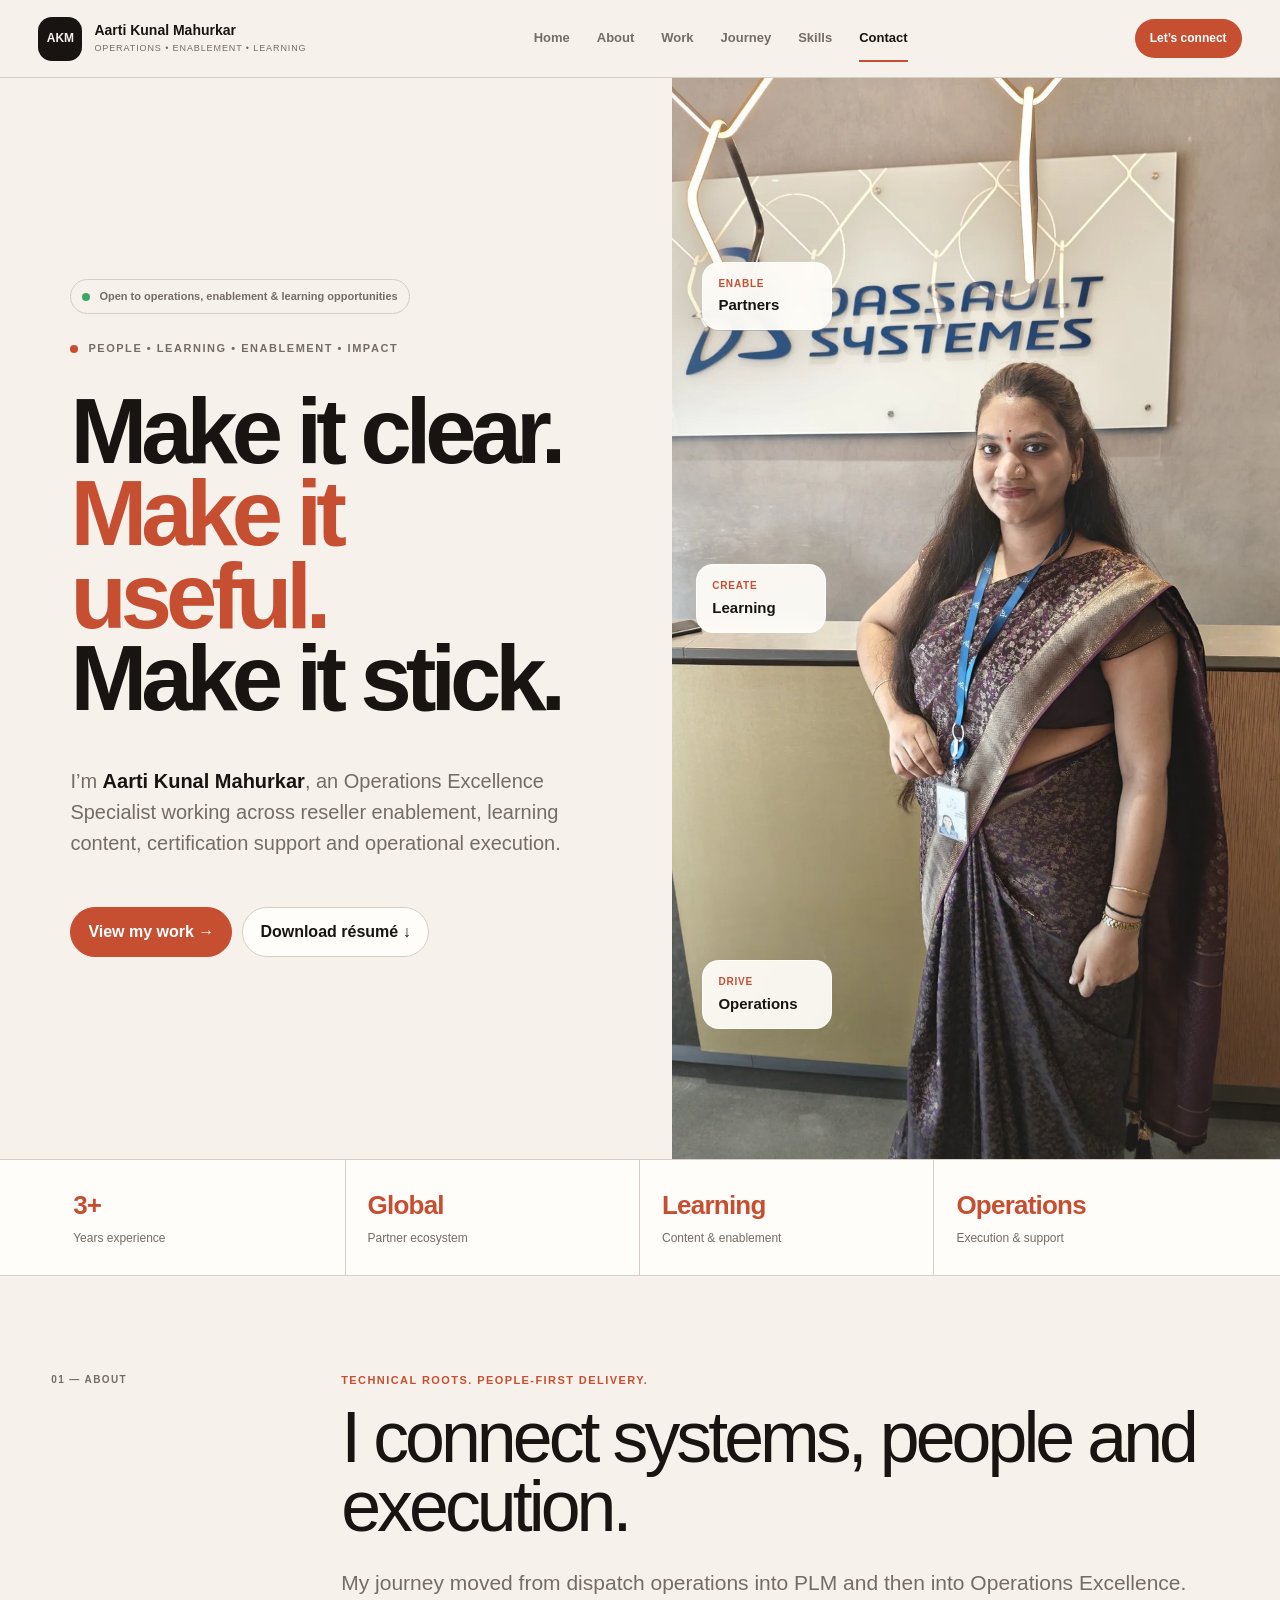
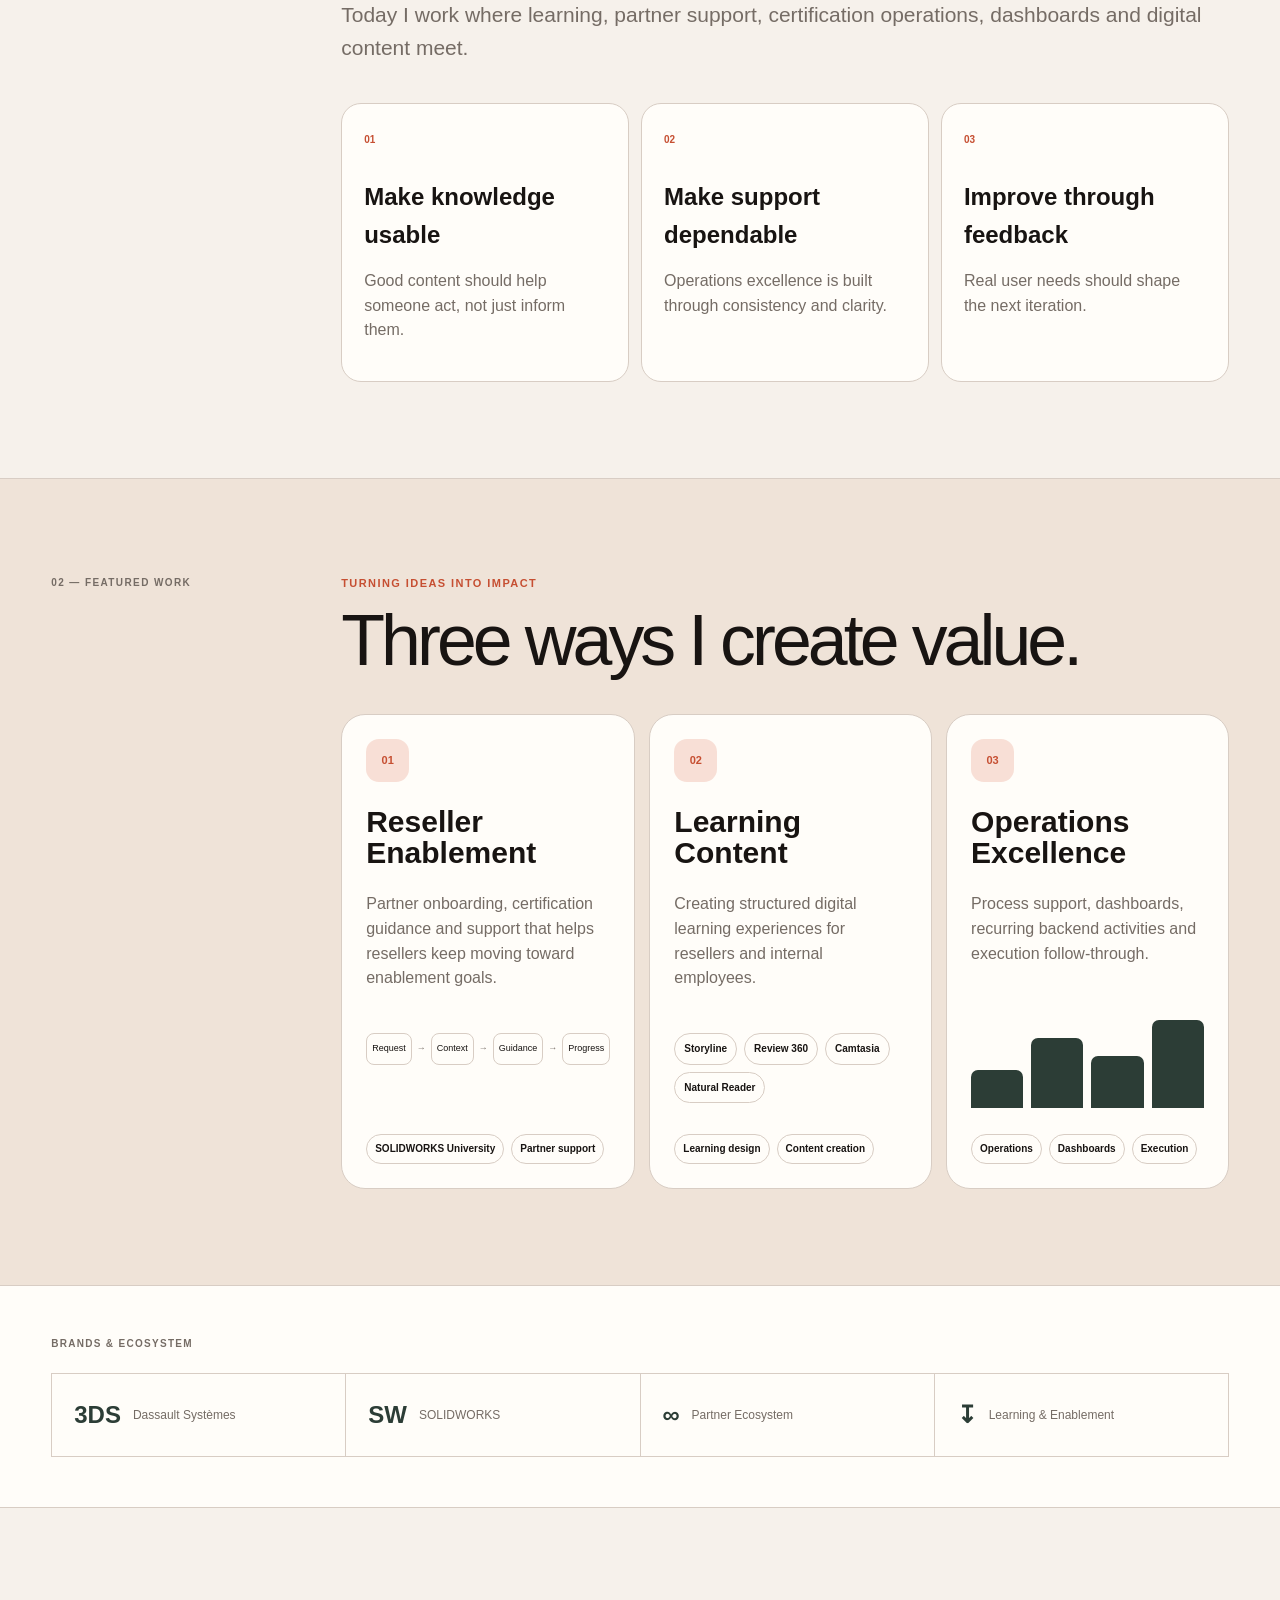
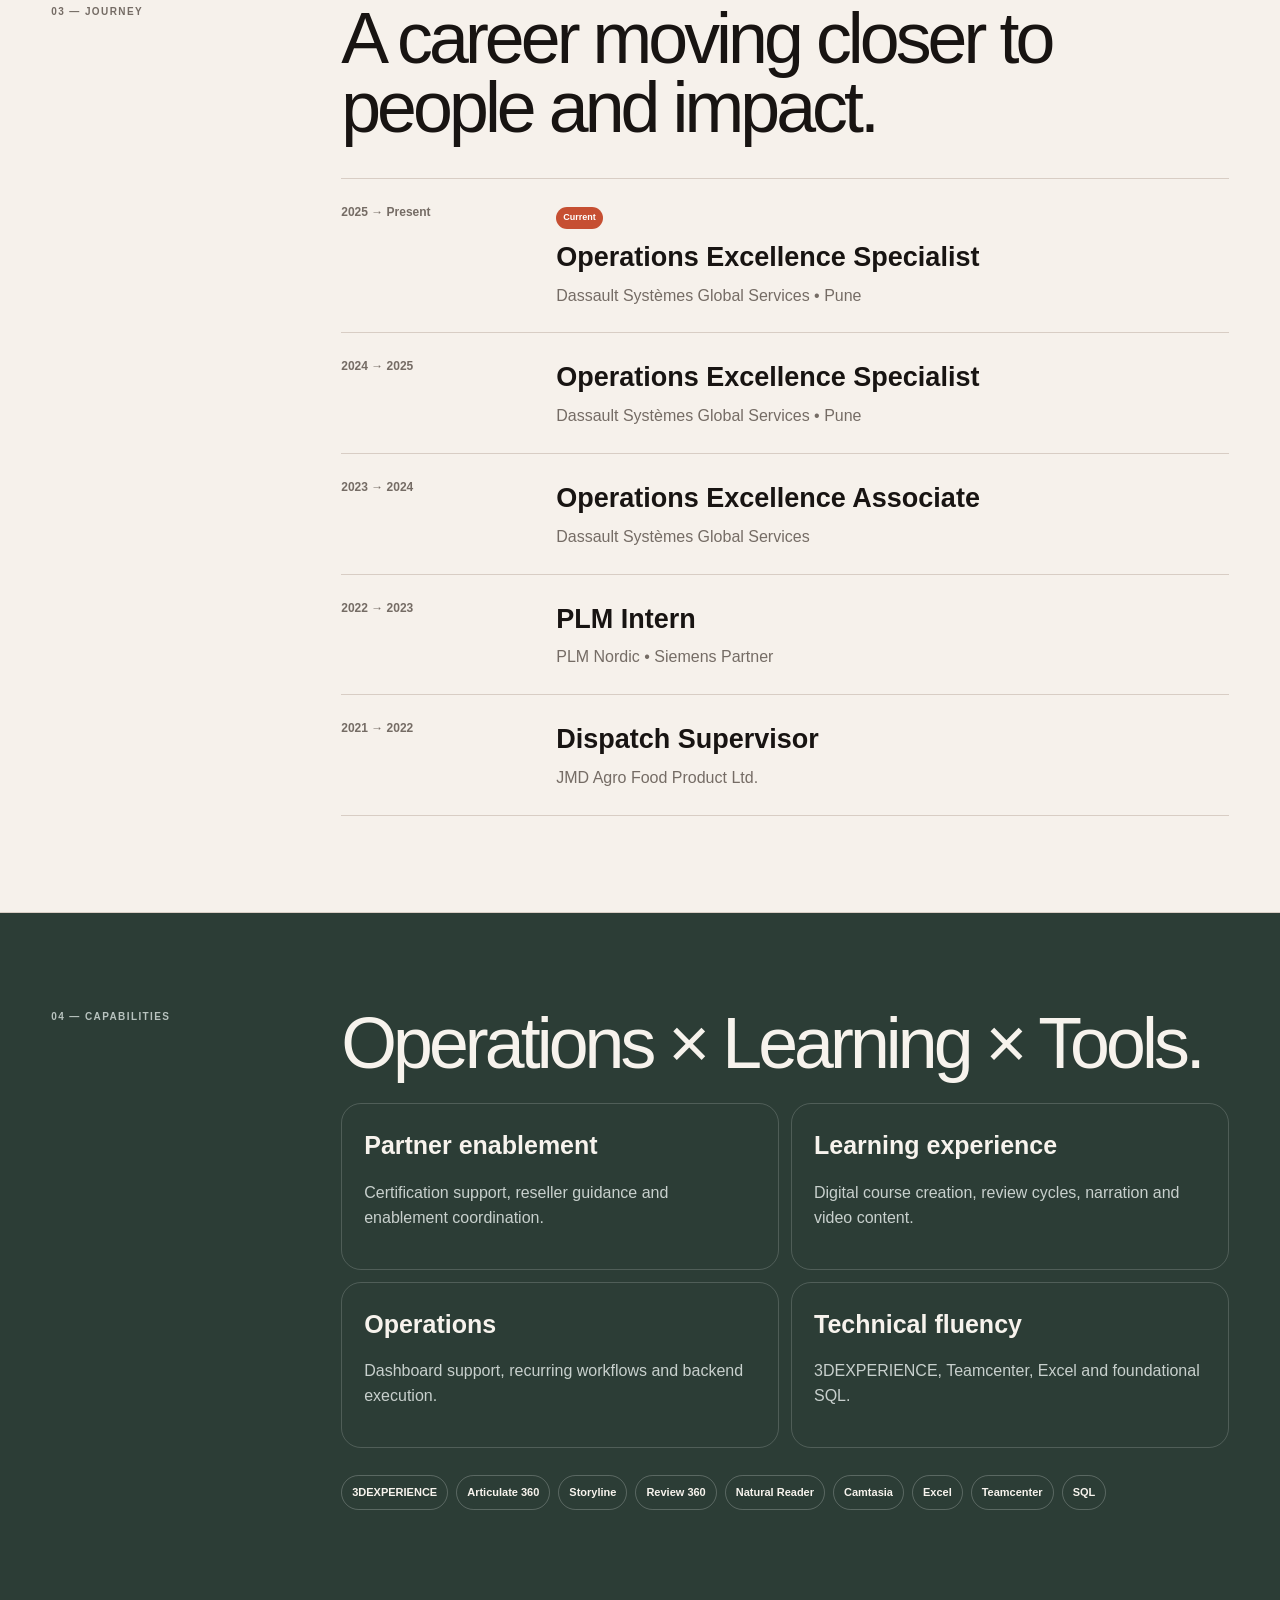
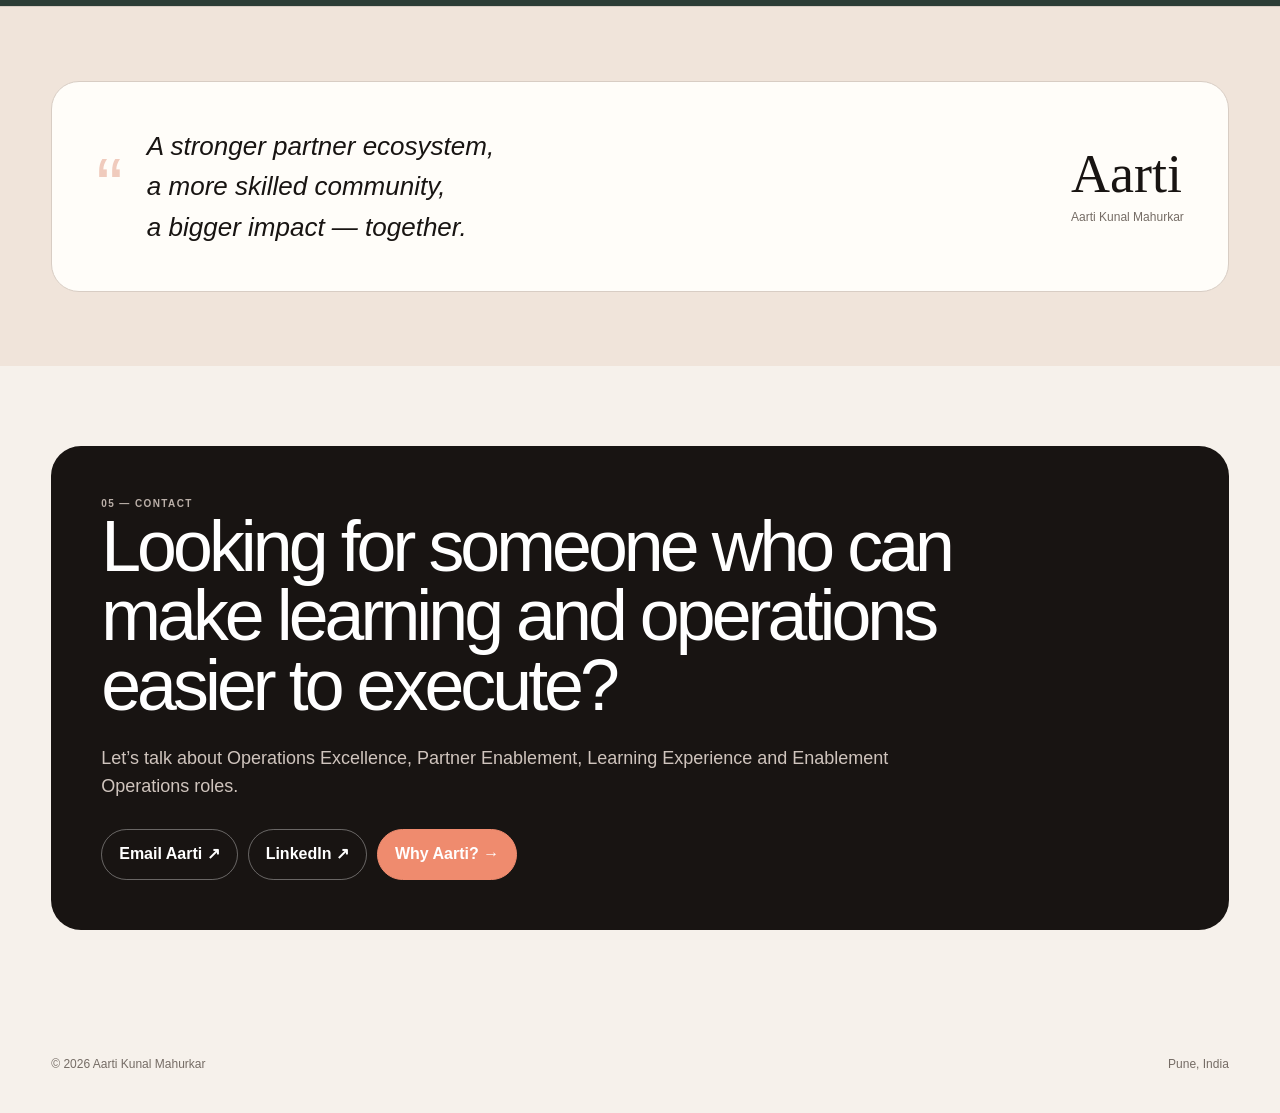
==== commit 6d99ae83: "Updated" ====
--- a/index.html
+++ b/index.html
@@ -17,7 +17,7 @@
 <link rel="icon" href="favicon.svg" type="image/svg+xml">
 <link rel="preload" as="image" href="aarti-office.webp" type="image/webp">
 <title>Aarti Kunal Mahurkar | Operations Excellence</title>
-<link rel="stylesheet" href="style.css?v=24">
+<link rel="stylesheet" href="style.css?v=25">
 </head>
 <body>
 <div id="scrollProgress" class="scroll-progress"></div>
@@ -89,7 +89,7 @@
 
   <div class="hero-visual">
     <picture>
-      <source media="(max-width:700px)" srcset="aarti-office-mobile.webp">
+      <source media="(max-width:700px)" srcset="aarti-office.webp">
       <img src="aarti-office.webp" alt="Aarti Kunal Mahurkar at Dassault Systèmes office" width="1200" height="2133" fetchpriority="high" decoding="async">
     </picture>
     <div class="hero-gradient"></div>
@@ -225,7 +225,7 @@
 
 <footer><span>© <span id="year"></span> Aarti Kunal Mahurkar</span><span>Pune, India</span></footer>
 
-<script src="script.js?v=24"></script>
-<script src="motion.js?v=24"></script>
+<script src="script.js?v=25"></script>
+<script src="motion.js?v=25"></script>
 </body>
 </html>
--- a/style.css
+++ b/style.css
@@ -12,3 +12,94 @@
 @media(max-width:980px){.desktop-nav,.header-cta{display:none}.menu-button{display:flex;align-items:center;gap:9px;border:1px solid var(--line);background:var(--paper);border-radius:999px;padding:10px 12px;cursor:pointer}.menu-button span{font-size:11px;font-weight:850}.menu-button i{display:none}.hero{grid-template-columns:1fr}.hero-copy{padding:55px 5vw}.hero-visual{min-height:650px}.split{grid-template-columns:1fr;gap:26px}.principle-grid,.work-grid{grid-template-columns:1fr}.ecosystem-grid{grid-template-columns:repeat(2,1fr)}.timeline article{grid-template-columns:140px 1fr}.cap-grid{grid-template-columns:1fr}.quote-card{grid-template-columns:auto 1fr}.signature{grid-column:2}}
 @media(max-width:650px){html{scroll-padding-top:68px}.site-header{height:68px;padding:0 12px}.brand-copy small{display:none}.menu-button span{display:none}.menu-button{width:48px;height:48px;padding:0;display:flex;flex-direction:column;justify-content:center;align-items:center;gap:4px}.menu-button i{display:block;width:19px;height:2px;background:var(--ink);border-radius:99px}.hero{min-height:0}.hero-copy{padding:44px 15px 38px}.status{font-size:9px;white-space:normal}.eyebrow{font-size:9px;letter-spacing:.1em}h1{font-size:clamp(52px,16.5vw,72px);margin:28px 0 24px}.hero-lead{font-size:17px}.hero-actions{display:grid;grid-template-columns:1fr}.hero-actions .btn{width:100%}.hero-visual{min-height:560px}.hero-visual img{object-position:center 20%}.float-card{min-width:115px;padding:10px 12px}.fc1{left:10px;top:10%}.fc2{left:10px;top:48%}.fc3{left:10px;bottom:9%}.metrics-strip{grid-template-columns:1fr 1fr;padding:0}.metrics-strip>div{padding:18px;border-bottom:1px solid var(--line)}.metrics-strip>div:nth-child(2n){border-right:0}.section{padding:68px 12px}.section-shell{width:100%}h2{font-size:clamp(40px,12vw,56px)}.lede{font-size:17px}.principle-grid,.work-grid{margin-top:28px}.work-card{min-height:0}.work-flow{font-size:8px}.ecosystem{padding:42px 12px}.ecosystem-grid{grid-template-columns:1fr 1fr}.ecosystem-grid>div{padding:16px}.timeline article{grid-template-columns:1fr;gap:6px}.quote-section{padding:55px 12px}.quote-card{grid-template-columns:1fr;padding:27px}.quote-mark{font-size:55px}.quote-card p{font-size:21px}.signature{grid-column:1;font-size:43px;text-align:right}.contact{padding:55px 12px 80px}.contact-card{padding:30px 20px;border-radius:24px}footer{padding:22px 14px 35px}.mobile-drawer{width:min(360px,92vw)}}
 @media(prefers-reduced-motion:reduce){*{scroll-behavior:auto!important;transition:none!important;animation:none!important}.reveal{opacity:1!important;transform:none!important}.scroll-progress{display:none}}
+
+
+/* =========================================================
+   Mobile hero correction v25
+   Keep the portrait professional and keep overlays off the face.
+   ========================================================= */
+@media(max-width:650px){
+  .hero{
+    display:flex!important;
+    flex-direction:column!important;
+  }
+
+  .hero-copy{
+    order:1;
+  }
+
+  .hero-visual{
+    order:2;
+    min-height:0!important;
+    height:480px!important;
+    margin:0 12px 18px;
+    border-radius:24px;
+    overflow:hidden;
+    background:#d8c6b9;
+    box-shadow:0 20px 55px rgba(55,35,24,.13);
+  }
+
+  .hero-visual picture,
+  .hero-visual img{
+    width:100%;
+    height:100%;
+  }
+
+  .hero-visual img{
+    object-fit:cover!important;
+    object-position:58% 32%!important;
+    transform:none!important;
+  }
+
+  .hero-gradient{
+    background:
+      linear-gradient(180deg,transparent 58%,rgba(24,20,18,.26) 100%)!important;
+  }
+
+  /* Replace the large floating cards with compact bottom chips */
+  .float-card{
+    top:auto!important;
+    bottom:14px!important;
+    min-width:0!important;
+    width:auto!important;
+    padding:8px 10px!important;
+    border-radius:999px!important;
+    display:flex!important;
+    align-items:center;
+    gap:5px;
+    background:rgba(255,253,249,.94)!important;
+    box-shadow:0 8px 22px rgba(32,20,14,.14)!important;
+    backdrop-filter:blur(8px);
+  }
+
+  .float-card span{
+    font-size:8px!important;
+    letter-spacing:.06em!important;
+  }
+
+  .float-card b{
+    font-size:10px!important;
+    white-space:nowrap;
+  }
+
+  .fc1{left:12px!important}
+  .fc2{left:50%!important;transform:translateX(-50%)!important}
+  .fc3{left:auto!important;right:12px!important}
+
+  /* avoid cards competing with her face on very narrow screens */
+  @media(max-width:390px){
+    .float-card{padding:7px 8px!important}
+    .float-card span{display:none}
+    .float-card b{font-size:9px!important}
+  }
+}
+
+/* slightly taller, better-framed image on small tablets */
+@media(min-width:651px) and (max-width:980px){
+  .hero-visual{
+    min-height:560px!important;
+  }
+  .hero-visual img{
+    object-position:58% 30%!important;
+  }
+}
